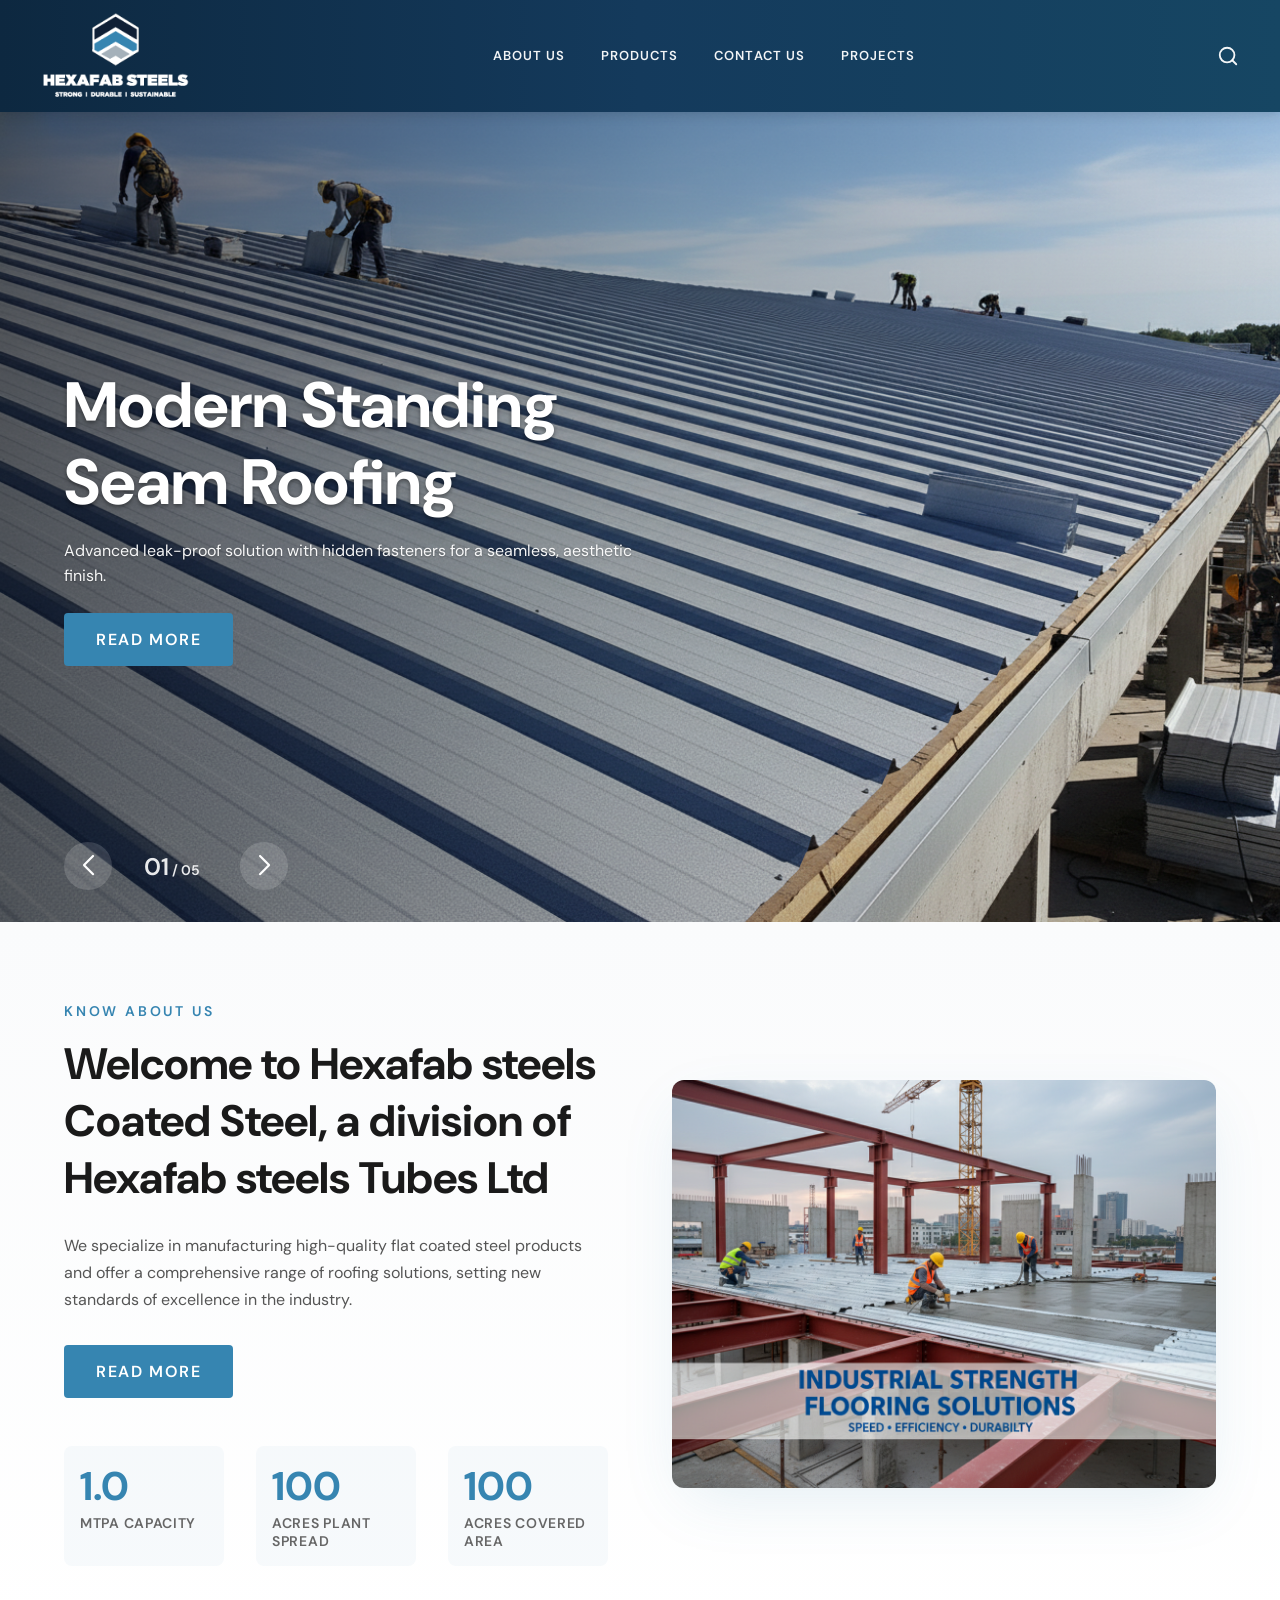
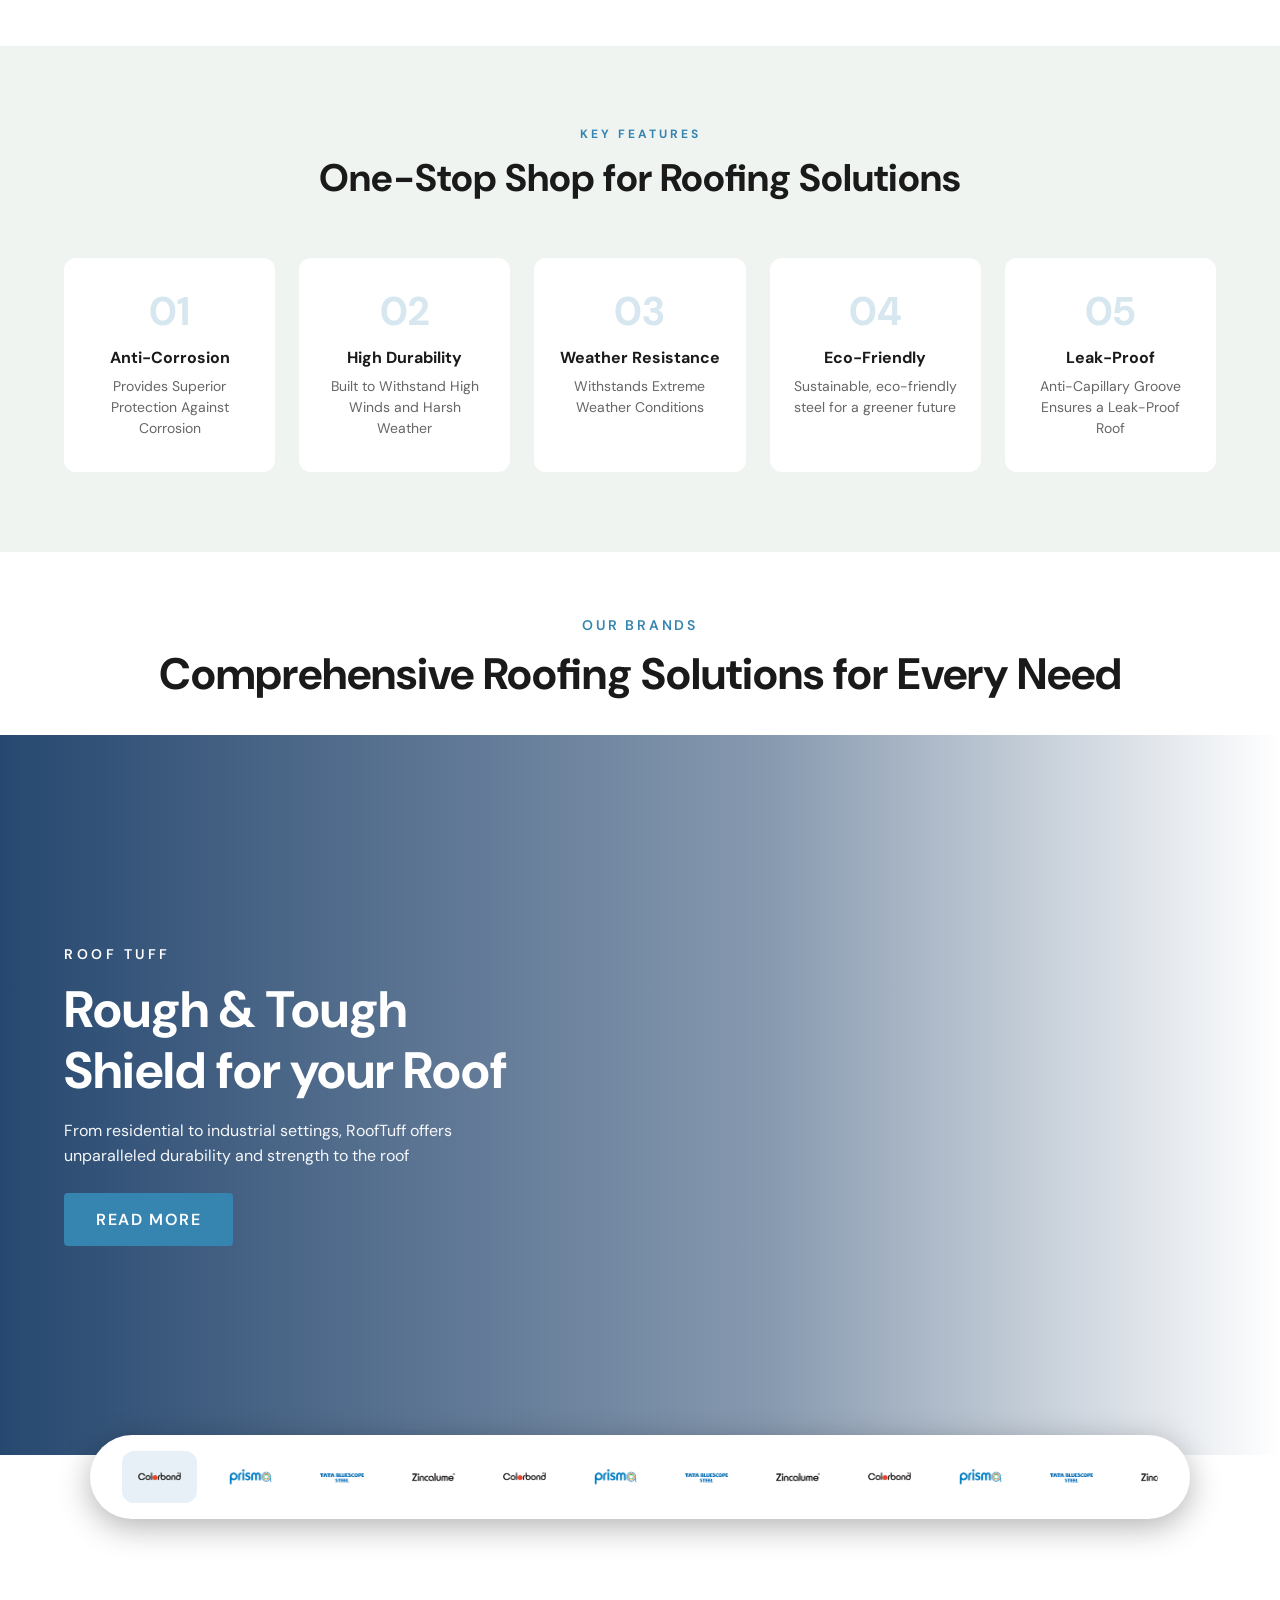
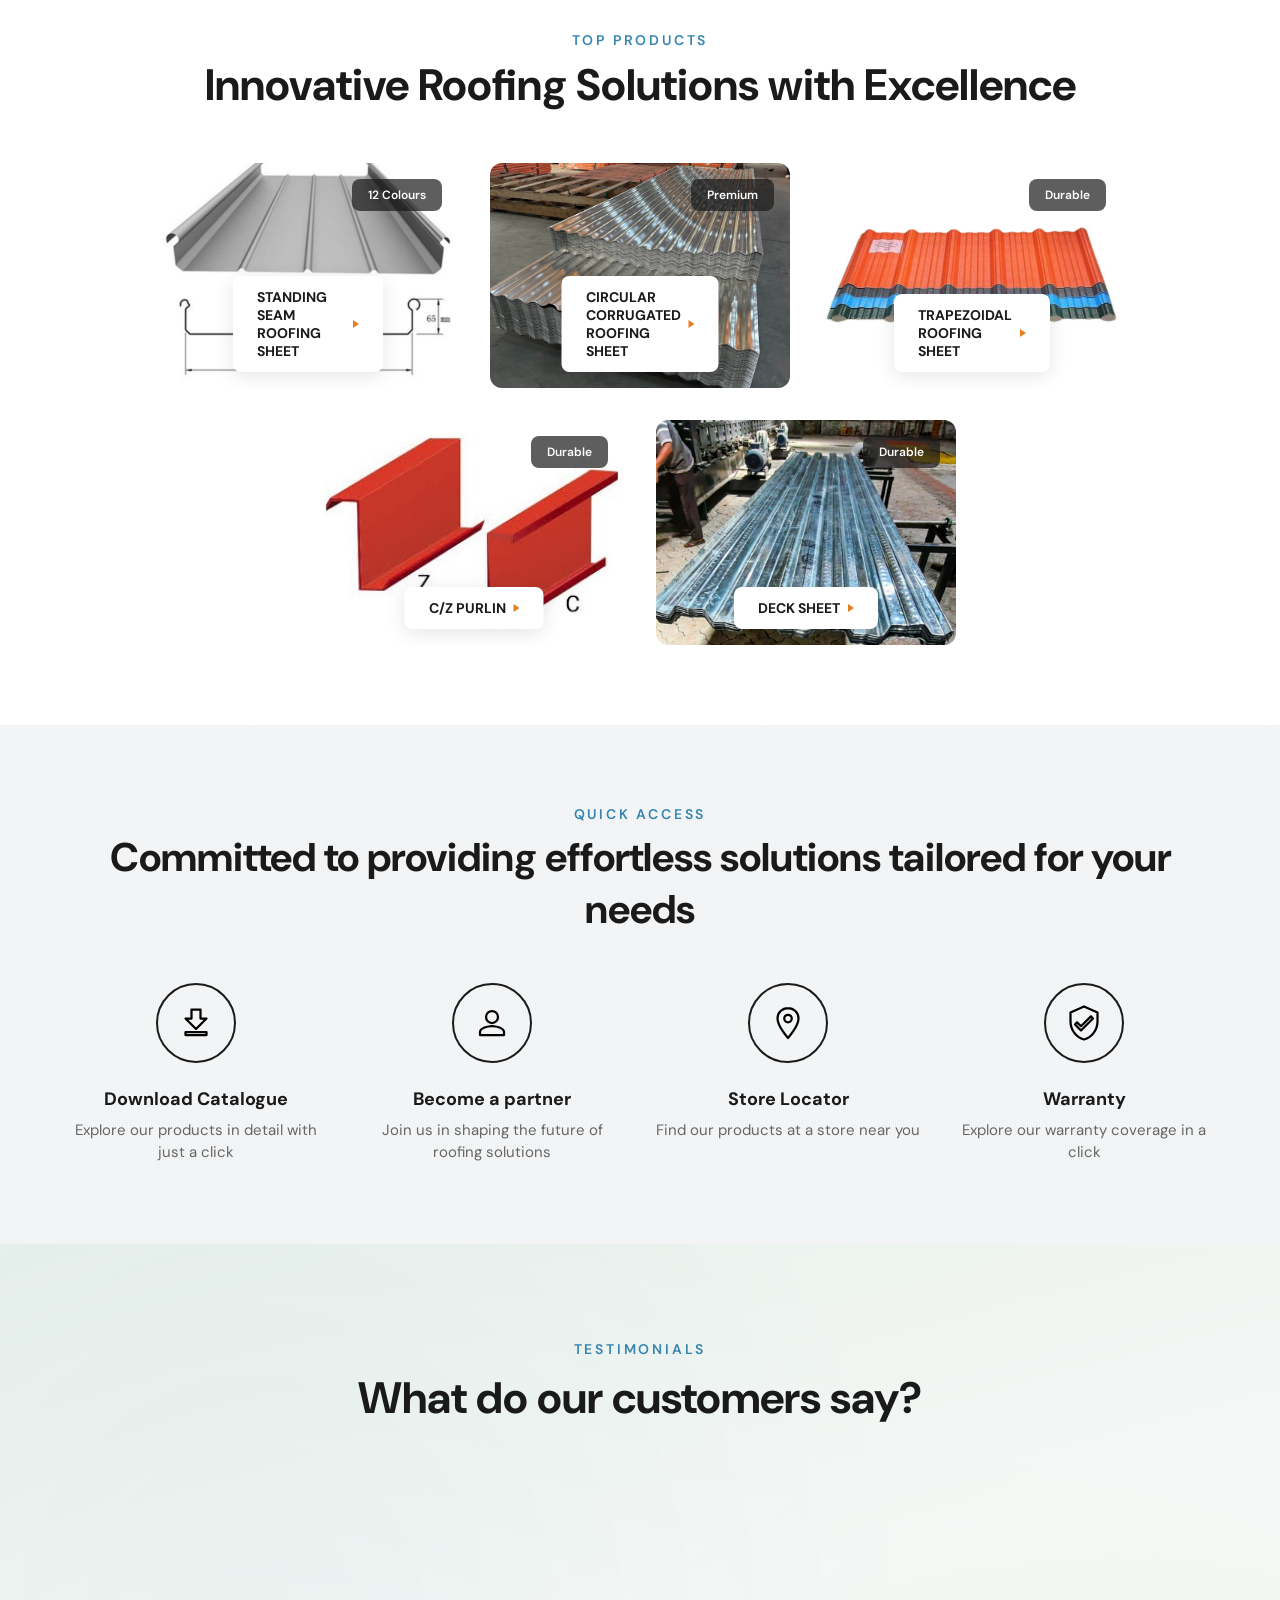
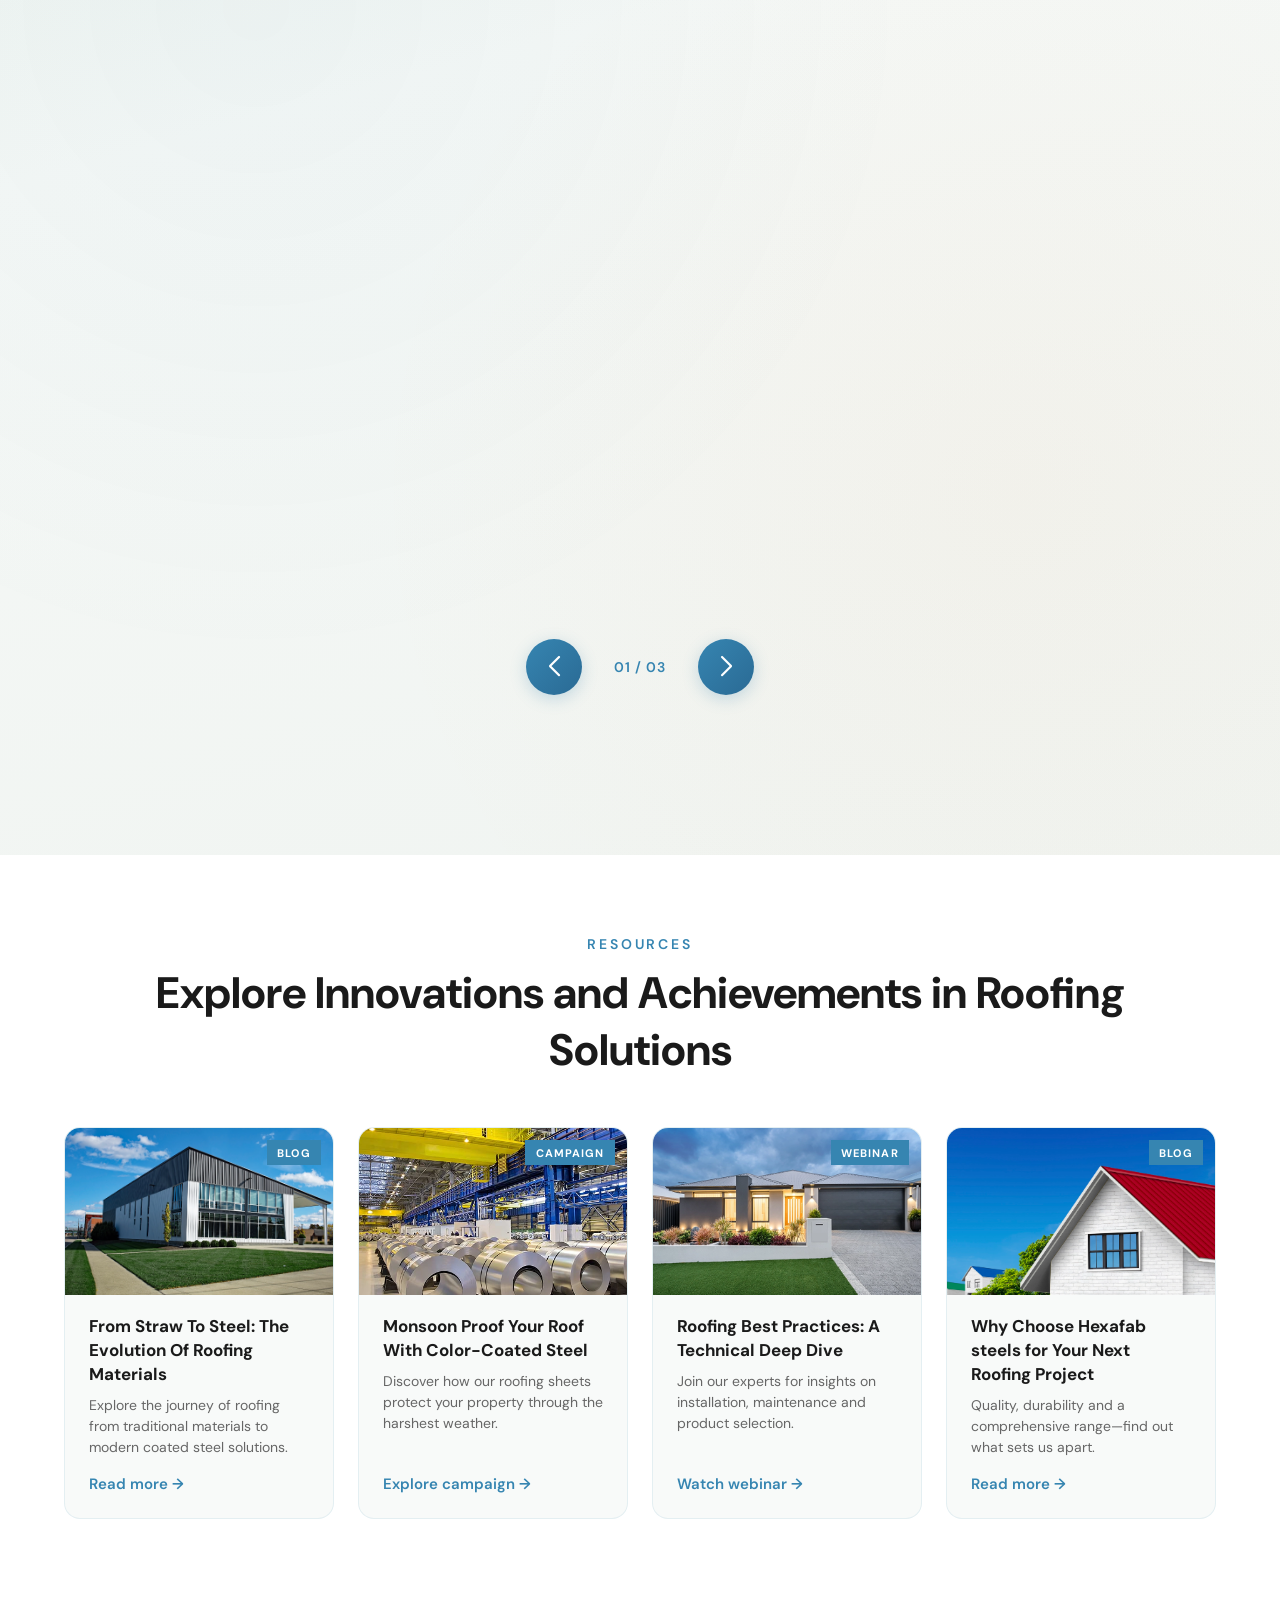
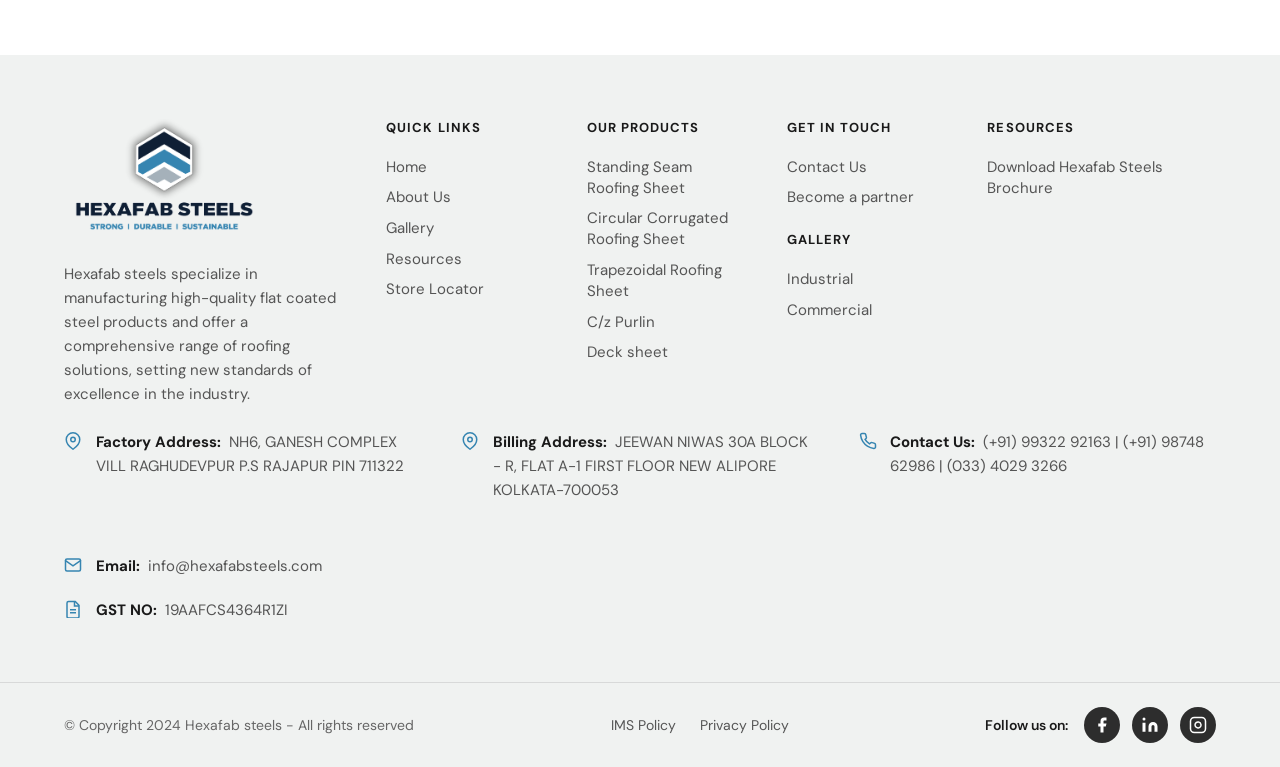
==== index.html @ ea366afa "dsdsd" ====
<!doctype html>
<html lang="en">

<head>
  <meta charset="UTF-8" />
  <meta name="viewport" content="width=device-width, initial-scale=1.0" />
  <title>Hexafab steels Coated Steel - Roofing Solutions</title>
  <link rel="preconnect" href="https://fonts.googleapis.com" />
  <link rel="preconnect" href="https://fonts.gstatic.com" crossorigin />
  <link
    href="https://fonts.googleapis.com/css2?family=DM+Sans:ital,opsz,wght@0,9..40,400;0,9..40,500;0,9..40,600;0,9..40,700;1,9..40,400&display=swap"
    rel="stylesheet" />
  <link rel="stylesheet" href="https://cdn.jsdelivr.net/npm/swiper@11/swiper-bundle.min.css" />
  <link rel="stylesheet" href="assets/css/style.css" />

  <style>
    .ccc {
      display: grid !important;
      grid-template-columns: repeat(auto-fit, minmax(280px, 1fr)) !important;
      gap: 2.5rem !important;
      align-items: start !important;
      padding-bottom: 3rem !important;
    }

    .footer-contact-item {
      display: flex !important;
      align-items: flex-start !important;
      gap: 0.85rem !important;
      min-width: 0 !important;
    }

    .footer-contact-item.combined-item {
      flex-direction: column !important;
      gap: 1.25rem !important;
    }

    .contact-sub-item {
      display: flex !important;
      align-items: flex-start !important;
      gap: 0.85rem !important;
    }

    .footer-contact-item span,
    .footer-contact-item a,
    .contact-sub-item span,
    .contact-sub-item a {
      word-break: break-word !important;
      overflow-wrap: anywhere !important;
      font-size: 0.9375rem !important;
      line-height: 1.6 !important;
      color: #555 !important;
      text-decoration: none !important;
      transition: color 0.2s ease !important;
    }

    .footer-contact-item a:hover,
    .contact-sub-item a:hover {
      color: #3685b1 !important;
    }

    .footer-contact-item strong,
    .contact-sub-item strong {
      display: inline-block !important;
      margin-right: 4px !important;
      color: #1a1a1a !important;
      white-space: nowrap !important;
    }

    #hamburger {
      display: none;
    }

    @media (max-width: 901px) {
      #hamburger {
        display: inline-block;
      }

      .ccc {
        grid-template-columns: 1fr !important;
        gap: 2rem !important;
      }

      .footer-contact-item {
        justify-content: flex-start !important;
      }
      
      .footer-contact-item.combined-item {
        align-items: flex-start !important;
      }
    }
  </style>
</head>

<body>
  <header class="site-header">
    <div class="header-inner">
      <a href="javascript:void(0);" class="header-logo">
        <img src="images/Hexafab-logo.png" alt="" />
      </a>
      <nav class="nav-main">
        <a href="about.html">ABOUT US</a>
        <a href="products.html">PRODUCTS </a>
        <a href="contact.html">CONTACT US</a>
        <a href="projects.html">PROJECTS</a>
      </nav>
      <div class="header-actions">
        <button type="button" class="header-search" aria-label="Search" title="Search">
          <svg viewBox="0 0 24 24" fill="none" stroke="currentColor" stroke-width="2" stroke-linecap="round"
            stroke-linejoin="round">
            <circle cx="11" cy="11" r="8" />
            <path d="m21 21-4.35-4.35" />
          </svg>
        </button>
        <button type="button" class="menu-toggle" aria-label="Menu" title="Menu" id="hamburger">
          <svg viewBox="0 0 24 24" fill="none" stroke="currentColor" stroke-width="2" stroke-linecap="round">
            <line x1="3" y1="6" x2="21" y2="6" />
            <line x1="3" y1="12" x2="21" y2="12" />
            <line x1="3" y1="18" x2="21" y2="18" />
          </svg>
        </button>
        <!-- <span class="divider" aria-hidden="true"></span> -->
        <!-- <a href="javascript:void(0);" aria-label="Store Locator" title="Store Locator">
          <svg viewBox="0 0 24 24" fill="none" stroke="currentColor" stroke-width="2" stroke-linecap="round"
            stroke-linejoin="round">
            <path d="M21 10c0 7-9 13-9 13s-9-6-9-13a9 9 0 0 1 18 0z" />
            <circle cx="12" cy="10" r="3" />
          </svg>
        </a> -->
      </div>
    </div>
  </header>

  <div class="header-search-overlay" id="headerSearchOverlay" aria-hidden="true">
    <div class="search-form-wrap">
      <button type="button" class="search-close" id="searchClose" aria-label="Close search">
        <svg viewBox="0 0 24 24" fill="none" stroke="currentColor" stroke-width="2" stroke-linecap="round"
          stroke-linejoin="round">
          <line x1="18" y1="6" x2="6" y2="18" />
          <line x1="6" y1="6" x2="18" y2="18" />
        </svg>
      </button>
      <form class="search-form" action="javascript:void(0);" method="get" role="search">
        <input type="search" name="s" class="search-input" placeholder="Search..." autocomplete="off"
          id="headerSearchInput" />
        <button type="submit" class="search-submit">Search</button>
      </form>
    </div>
  </div>

  <div class="offcanvas" id="offcanvasMenu" aria-hidden="true">
    <div class="offcanvas-backdrop" id="offcanvasBackdrop"></div>
    <div class="offcanvas-panel">
      <div class="offcanvas-header">
        <a href="javascript:void(0);" class="offcanvas-logo">
          <img src="images/Hexafab-logo.png" alt="Hexafab steels Coated Steel" />
        </a>
      </div>
      <div class="offcanvas-body">
        <div class="offcanvas-col">
          <ul class="offcanvas-nav">
            <li><a href="index.html">HOME</a></li>
            <li>
              <a href="about.html">ABOUT US</a>
            </li>
            <li>
              <a href="projects.html">OUR PROJECTS</a>
            </li>
            <li>
              <a href="contact.html">CONTACT US</a>
            </li>
            <li>
              <a href="javascript:void(0);">BECOME A PARTNER</a>
            </li>
            <li>
              <a href="javascript:void(0);">NEWS &amp; MEDIA</a>
            </li>
          </ul>
        </div>
        <div class="offcanvas-col">
          <p class="offcanvas-col-label">OUR Products</p>
          <ul class="offcanvas-brands">
            <li>
              <a href="javascript:void(0);">Standing Seam Roofing Sheet</a>
            </li>
            <li>
              <a href="javascript:void(0);">Circular Corrugated Roofing Sheet</a>
            </li>
            <li>
              <a href="javascript:void(0);">Trapezoidal Roofing Sheet</a>
            </li>
            <li>
              <a href="javascript:void(0);">C/z Purlin</a>
            </li>
            <li>
              <a href="javascript:void(0);">Deck sheet</a>
            </li>
            <!-- <li>
              <a href="javascript:void(0);">PURLIO</a>
            </li>
            <li>
              <a href="javascript:void(0);">GLITZ</a>
            </li>
            <li>
              <a href="javascript:void(0);">CHAUKHAT</a>
            </li> -->
          </ul>
        </div>
        <!-- <div class="offcanvas-col">
          <p class="offcanvas-resource-label">RESOURCE</p>
          <div class="offcanvas-resources">
            <a href="javascript:void(0);" class="download-link" download>Download Hexafab Steels Brochure
              <svg viewBox="0 0 24 24" fill="none" stroke="currentColor" stroke-width="2">
                <path d="M21 15v4a2 2 0 0 1-2 2H5a2 2 0 0 1-2-2v-4" />
                <polyline points="7 10 12 15 17 10" />
                <line x1="12" y1="15" x2="12" y2="3" />
              </svg></a>
            <a href="javascript:void(0);" class="download-link" download
                >BROCHURE FOR ROOF TUFF
                <svg
                  viewBox="0 0 24 24"
                  fill="none"
                  stroke="currentColor"
                  stroke-width="2"
                >
                  <path d="M21 15v4a2 2 0 0 1-2 2H5a2 2 0 0 1-2-2v-4" />
                  <polyline points="7 10 12 15 17 10" />
                  <line x1="12" y1="15" x2="12" y2="3" /></svg
              ></a>
              <a href="javascript:void(0);" class="download-link" download
                >BROCHURE FOR JUMBO
                <svg
                  viewBox="0 0 24 24"
                  fill="none"
                  stroke="currentColor"
                  stroke-width="2"
                >
                  <path d="M21 15v4a2 2 0 0 1-2 2H5a2 2 0 0 1-2-2v-4" />
                  <polyline points="7 10 12 15 17 10" />
                  <line x1="12" y1="15" x2="12" y2="3" /></svg
              ></a>
              <a href="javascript:void(0);" class="download-link" download
                >BROCHURE FOR LUME TUFF
                <svg
                  viewBox="0 0 24 24"
                  fill="none"
                  stroke="currentColor"
                  stroke-width="2"
                >
                  <path d="M21 15v4a2 2 0 0 1-2 2H5a2 2 0 0 1-2-2v-4" />
                  <polyline points="7 10 12 15 17 10" />
                  <line x1="12" y1="15" x2="12" y2="3" /></svg
              ></a>
              <a href="javascript:void(0);" class="download-link" download
                >BROCHURE FOR RAKSHAK
                <svg
                  viewBox="0 0 24 24"
                  fill="none"
                  stroke="currentColor"
                  stroke-width="2"
                >
                  <path d="M21 15v4a2 2 0 0 1-2 2H5a2 2 0 0 1-2-2v-4" />
                  <polyline points="7 10 12 15 17 10" />
                  <line x1="12" y1="15" x2="12" y2="3" /></svg
              ></a>
              <a href="javascript:void(0);" class="download-link" download
                >BROCHURE FOR PURLIO
                <svg
                  viewBox="0 0 24 24"
                  fill="none"
                  stroke="currentColor"
                  stroke-width="2"
                >
                  <path d="M21 15v4a2 2 0 0 1-2 2H5a2 2 0 0 1-2-2v-4" />
                  <polyline points="7 10 12 15 17 10" />
                  <line x1="12" y1="15" x2="12" y2="3" /></svg
              ></a>
              <a href="javascript:void(0);" class="download-link" download
                >BROCHURE FOR GLITZ
                <svg
                  viewBox="0 0 24 24"
                  fill="none"
                  stroke="currentColor"
                  stroke-width="2"
                >
                  <path d="M21 15v4a2 2 0 0 1-2 2H5a2 2 0 0 1-2-2v-4" />
                  <polyline points="7 10 12 15 17 10" />
                  <line x1="12" y1="15" x2="12" y2="3" /></svg
              ></a>
              <a href="javascript:void(0);" class="download-link" download
                >BROCHURE FOR CHAUKHAT
                <svg
                  viewBox="0 0 24 24"
                  fill="none"
                  stroke="currentColor"
                  stroke-width="2"
                >
                  <path d="M21 15v4a2 2 0 0 1-2 2H5a2 2 0 0 1-2-2v-4" />
                  <polyline points="7 10 12 15 17 10" />
                  <line x1="12" y1="15" x2="12" y2="3" /></svg
              ></a>
              <a href="javascript:void(0);">TECHNICAL SHEET</a>
              <a href="javascript:void(0);">APPROVALS</a>
          </div>
        </div> -->
      </div>
      <div class="offcanvas-footer">
        <div class="offcanvas-social">
          <span class="offcanvas-social-label">Follow us on:</span>
          <a href="javascript:void(0);" aria-label="Facebook"><svg viewBox="0 0 24 24" fill="currentColor">
              <path d="M18 2h-3a5 5 0 0 0-5 5v3H7v4h3v8h4v-8h3l1-4h-4V7a1 1 0 0 1 1-1h3z" />
            </svg></a>
          <!-- <a href="javascript:void(0);" aria-label="Twitter"
              ><svg viewBox="0 0 24 24" fill="currentColor">
                <path
                  d="M23 3a10.9 10.9 0 0 1-3.14 1.53 4.48 4.48 0 0 0-7.86 3v1A10.66 10.66 0 0 1 3 4s-4 9 5 13a11.64 11.64 0 0 1-7 2c9 5 20 0 20-11.5a4.5 4.5 0 0 0-.08-.83A7.72 7.72 0 0 0 23 3z"
                /></svg
            ></a> -->
          <a href="javascript:void(0);" aria-label="LinkedIn"><svg viewBox="0 0 24 24" fill="currentColor">
              <path d="M16 8a6 6 0 0 1 6 6v7h-4v-7a2 2 0 0 0-2-2 2 2 0 0 0-2 2v7h-4v-7a6 6 0 0 1 6-6z" />
              <rect x="2" y="9" width="4" height="12" />
              <circle cx="4" cy="4" r="2" />
            </svg></a>
          <a href="javascript:void(0);" aria-label="Instagram"><svg viewBox="0 0 24 24" fill="none"
              stroke="currentColor" stroke-width="2">
              <rect x="2" y="2" width="20" height="20" rx="5" ry="5" />
              <path d="M16 11.37A4 4 0 1 1 12.63 8 4 4 0 0 1 16 11.37z" />
              <line x1="17.5" y1="6.5" x2="17.51" y2="6.5" />
            </svg></a>
          <!-- <a href="javascript:void(0);" aria-label="YouTube"
              ><svg viewBox="0 0 24 24" fill="currentColor">
                <path
                  d="M22.54 6.42a2.78 2.78 0 0 0-1.94-2C18.88 4 12 4 12 4s-6.88 0-8.6.46a2.78 2.78 0 0 0-1.94 2A29 29 0 0 0 1 11.75a29 29 0 0 0 .46 5.33A2.78 2.78 0 0 0 3.4 19c1.72.46 8.6.46 8.6.46s6.88 0 8.6-.46a2.78 2.78 0 0 0 1.94-2 29 29 0 0 0 .46-5.25 29 29 0 0 0-.46-5.33z"
                />
                <polygon
                  points="9.75 15.02 15.5 11.75 9.75 8.48 9.75 15.02"
                  fill="#fff"
                /></svg
            ></a> -->
        </div>
        <div class="offcanvas-footer-btns">
          <a href="javascript:void(0);" class="btn-outline">Warranty check
            <svg viewBox="0 0 24 24" fill="none" stroke="currentColor" stroke-width="2">
              <path d="M6 9l6 6 6-6" />
            </svg></a>
          <a href="javascript:void(0);" class="btn-solid">Store locator
            <svg viewBox="0 0 24 24" fill="none" stroke="currentColor" stroke-width="2">
              <path d="M21 10c0 7-9 13-9 13s-9-6-9-13a9 9 0 0 1 18 0z" />
              <circle cx="12" cy="10" r="3" />
            </svg></a>
        </div>
      </div>
    </div>
    <button type="button" class="offcanvas-close" id="offcanvasClose" aria-label="Close menu">
      <svg viewBox="0 0 24 24" fill="none" stroke="currentColor" stroke-width="2" stroke-linecap="round"
        stroke-linejoin="round">
        <line x1="18" y1="6" x2="6" y2="18" />
        <line x1="6" y1="6" x2="18" y2="18" />
      </svg>
    </button>
  </div>

  <section class="hero">
    <div class="swiper hero-swiper">
      <div class="swiper-wrapper">
        <div class="swiper-slide"
          style="background-image: url('images/Standing-Seam-Roofing-Sheet/HexaStanding SeamSheet.png');">
          <div class="slide-content">
            <h1 class="heading">Modern Standing Seam Roofing</h1>
            <p class="description">
              Advanced leak-proof solution with hidden fasteners for a seamless, aesthetic finish.
            </p>
            <a href="javascript:void(0);" class="btn">Read More</a>
          </div>
        </div>
        <div class="swiper-slide"
          style="background-image: url('images/Trapezoidal-Roofing-Sheet/TrapezoidalRoofingSheetBanner.png');">
          <div class="slide-content">
            <h1 class="heading">Robust Trapezoidal Profiles</h1>
            <p class="description">
              Engineered for maximum strength and efficient drainage in industrial and commercial projects.
            </p>
            <a href="javascript:void(0);" class="btn">Read More</a>
          </div>
        </div>
        <div class="swiper-slide"
          style="background-image: url('images/Circular-Corrugated-Roofing-Sheet/CircularCorrugatedRoofingSheetBanner.png');">
          <div class="slide-content">
            <h1 class="heading">Classic Corrugated Durability</h1>
            <p class="description">
              The time-tested standard for reliable roofing, combining traditional aesthetics with modern steel quality.
            </p>
            <a href="javascript:void(0);" class="btn">Read More</a>
          </div>
        </div>
        <div class="swiper-slide" style="background-image: url('images/Deck-sheets/DackSheetBanner.png');">
          <div class="slide-content">
            <h1 class="heading">High-Performance Decking</h1>
            <p class="description">
              Superior structural decking solutions for composite slabs, ensuring speed and safety in construction.
            </p>
            <a href="javascript:void(0);" class="btn">Read More</a>
          </div>
        </div>
        <div class="swiper-slide" style="background-image: url('images/CZ-Purlin/ZCPURLINBANNER.png');">
          <div class="slide-content">
            <h1 class="heading">Precision CZ Purlins</h1>
            <p class="description">
              High-strength structural support for industrial sheds, warehouses, and modern building frameworks.
            </p>
            <a href="javascript:void(0);" class="btn">Read More</a>
          </div>
        </div>
      </div>
    </div>

    <div class="hero-nav">
      <div class="swiper-button-prev"></div>
      <div class="slide-counter">
        <span class="current" id="currentSlide">01</span>
        <span> / </span>
        <span id="totalSlides">05</span>
      </div>
      <div class="swiper-button-next"></div>
    </div>
  </section>

  <section class="know-about">
    <div class="container">
      <div class="content">
        <p class="section-label">Know about us</p>
        <h2 class="section-heading">
          Welcome to Hexafab steels Coated Steel, a division of Hexafab steels
          Tubes Ltd
        </h2>
        <p class="section-desc">
          We specialize in manufacturing high-quality flat coated steel
          products and offer a comprehensive range of roofing solutions,
          setting new standards of excellence in the industry.
        </p>
        <a href="javascript:void(0);" class="read-more">Read More</a>
        <div class="stats">
          <div class="stat-item">
            <div class="stat-value">1.0</div>
            <div class="stat-label">MTPA Capacity</div>
          </div>
          <div class="stat-item">
            <div class="stat-value">100</div>
            <div class="stat-label">Acres Plant Spread</div>
          </div>
          <div class="stat-item">
            <div class="stat-value">100</div>
            <div class="stat-label">Acres Covered Area</div>
          </div>
        </div>
      </div>
      <div class="image-wrap">
        <img src="images/Deck-sheets/DackSheetBanner.png" alt=" Hexafab steels Coated Steel facility" loading="lazy" />
      </div>
    </div>
  </section>

  <section class="key-features">
    <div class="container">
      <div class="section-header">
        <p class="section-label">key features</p>
        <h2 class="section-heading">One-Stop Shop for Roofing Solutions</h2>
      </div>
      <div class="features-grid">
        <div class="feature-item">
          <div class="feature-num">01</div>
          <h3 class="feature-title">Anti-Corrosion</h3>
          <p class="feature-desc">
            Provides Superior Protection Against Corrosion
          </p>
        </div>
        <div class="feature-item">
          <div class="feature-num">02</div>
          <h3 class="feature-title">High Durability</h3>
          <p class="feature-desc">
            Built to Withstand High Winds and Harsh Weather
          </p>
        </div>
        <div class="feature-item">
          <div class="feature-num">03</div>
          <h3 class="feature-title">Weather Resistance</h3>
          <p class="feature-desc">Withstands Extreme Weather Conditions</p>
        </div>
        <div class="feature-item">
          <div class="feature-num">04</div>
          <h3 class="feature-title">Eco-Friendly</h3>
          <p class="feature-desc">
            Sustainable, eco-friendly steel for a greener future
          </p>
        </div>
        <div class="feature-item">
          <div class="feature-num">05</div>
          <h3 class="feature-title">Leak-Proof</h3>
          <p class="feature-desc">
            Anti-Capillary Groove Ensures a Leak-Proof Roof
          </p>
        </div>
      </div>
    </div>
  </section>

  <section class="brands-section">
    <div class="section-header">
      <p class="section-label">Our Brands</p>
      <h2 class="section-heading">
        Comprehensive Roofing Solutions for Every Need
      </h2>
    </div>
    <div class="slider-wrap">
      <div class="swiper brand-main-swiper">
        <div class="swiper-wrapper">
          <div class="swiper-slide" style="
                background-image: url(&quot;images/Circular-Corrugated-Roofing-Sheet/CircularCorrugatedRoofingSheetBanner.png&quot;);
              ">
            <div class="brand-slide-content">
              <p class="label">Roof Tuff</p>
              <h2 class="heading">Rough & Tough Shield for your Roof</h2>
              <p class="sub-heading">
                From residential to industrial settings, RoofTuff offers
                unparalleled durability and strength to the roof
              </p>
              <a href="javascript:void(0);" class="btn">Read More</a>
            </div>
          </div>
          <div class="swiper-slide" style="
                background-image: url(&quot;images/D-Brand-lumetuff.webp&quot;);
              ">
            <div class="brand-slide-content">
              <p class="label">Lume Tuff</p>
              <h2 class="heading">Quality Roofing Made to Last</h2>
              <p class="sub-heading">
                Excels in harsh conditions and is widely used in roofing,
                panels, walls, ducts, and more.
              </p>
              <a href="javascript:void(0);" class="btn">Read More</a>
            </div>
          </div>
          <div class="swiper-slide" style="
                background-image: url(&quot;images/CZ-Purlin/czpurlin.png&quot;);
              ">
            <div class="brand-slide-content">
              <p class="label">Coral</p>
              <h2 class="heading">Coral-Inspired Colours for Your Roof</h2>
              <p class="sub-heading">
                Discover our latest range of roofing sheets. 12 Vibrant
                Colours | Ultimate Durability | 15-Year Warranty
              </p>
              <a href="javascript:void(0);" class="btn">Read More</a>
            </div>
          </div>
          <div class="swiper-slide" style="
                background-image: url(&quot;images/CZ-Purlin/ZCPURLINBANNER.png&quot;);
              ">
            <div class="brand-slide-content">
              <p class="label">Jumbo</p>
              <h2 class="heading">Industrial Strength Roofing</h2>
              <p class="sub-heading">
                Built for large-scale industrial and commercial applications
                with unmatched durability.
              </p>
              <a href="javascript:void(0);" class="btn">Read More</a>
            </div>
          </div>
          <div class="swiper-slide" style="
                background-image: url(&quot;images/Deck-sheets/HexaDecksheet1.png&quot;);
              ">
            <div class="brand-slide-content">
              <p class="label">Rakshak</p>
              <h2 class="heading">Protection You Can Trust</h2>
              <p class="sub-heading">
                Premium roofing solutions designed for superior protection and
                long-lasting performance.
              </p>
              <a href="javascript:void(0);" class="btn">Read More</a>
            </div>
          </div>
          <div class="swiper-slide" style="
                background-image: url(&quot;images/brandpurlioanner.webp&quot;);
              ">
            <div class="brand-slide-content">
              <p class="label">Purlio</p>
              <h2 class="heading">Elegant Roofing Solutions</h2>
              <p class="sub-heading">
                Combining aesthetics with durability for residential and
                commercial projects.
              </p>
              <a href="javascript:void(0);" class="btn">Read More</a>
            </div>
          </div>
          <div class="swiper-slide" style="
                background-image: url(&quot;images/brandglitzbanner.webp&quot;);
              ">
            <div class="brand-slide-content">
              <p class="label">Glitz</p>
              <h2 class="heading">Premium Aesthetic Roofing</h2>
              <p class="sub-heading">
                Add a touch of elegance to your structures with our premium
                coated steel range.
              </p>
              <a href="javascript:void(0);" class="btn">Read More</a>
            </div>
          </div>
          <div class="swiper-slide" style="
                background-image: url(&quot;images/factory-image.webp&quot;);
              ">
            <div class="brand-slide-content">
              <p class="label">Chaukhat</p>
              <h2 class="heading">Complete Door & Window Solutions</h2>
              <p class="sub-heading">
                High-quality door and window frames for modern construction
                needs.
              </p>
              <a href="javascript:void(0);" class="btn">Read More</a>
            </div>
          </div>
        </div>
      </div>
      <div class="brand-thumbs">
        <div class="thumbs-strip">
          <div class="swiper brand-thumbs-swiper">
            <div class="swiper-wrapper">
              <div class="swiper-slide">
                <img src="images/Colorbond.png" alt="Roof Tuff" class="thumb-logo" />
              </div>
              <div class="swiper-slide">
                <img src="images/Prisma.png" alt="Lume Tuff" class="thumb-logo" />
              </div>
              <div class="swiper-slide">
                <img src="images/TATA BlueScope.png" alt="Coral" class="thumb-logo" />
              </div>
              <div class="swiper-slide">
                <img src="images/Zincalume.png" alt="Jumbo" class="thumb-logo" />
              </div>
              <div class="swiper-slide">
                <img src="images/Colorbond.png" alt="Roof Tuff" class="thumb-logo" />
              </div>
              <div class="swiper-slide">
                <img src="images/Prisma.png" alt="Lume Tuff" class="thumb-logo" />
              </div>
              <div class="swiper-slide">
                <img src="images/TATA BlueScope.png" alt="Coral" class="thumb-logo" />
              </div>
              <div class="swiper-slide">
                <img src="images/Zincalume.png" alt="Jumbo" class="thumb-logo" />
              </div>
              <div class="swiper-slide">
                <img src="images/Colorbond.png" alt="Roof Tuff" class="thumb-logo" />
              </div>
              <div class="swiper-slide">
                <img src="images/Prisma.png" alt="Lume Tuff" class="thumb-logo" />
              </div>
              <div class="swiper-slide">
                <img src="images/TATA BlueScope.png" alt="Coral" class="thumb-logo" />
              </div>
              <div class="swiper-slide">
                <img src="images/Zincalume.png" alt="Jumbo" class="thumb-logo" />
              </div>
              <div class="swiper-slide">
                <img src="images/Colorbond.png" alt="Roof Tuff" class="thumb-logo" />
              </div>
              <div class="swiper-slide">
                <img src="images/Prisma.png" alt="Lume Tuff" class="thumb-logo" />
              </div>
              <div class="swiper-slide">
                <img src="images/TATA BlueScope.png" alt="Coral" class="thumb-logo" />
              </div>
              <div class="swiper-slide">
                <img src="images/Zincalume.png" alt="Jumbo" class="thumb-logo" />
              </div>
            </div>
          </div>
        </div>
      </div>
    </div>
  </section>

  <section class="top-brands">
    <div class="container">
      <div class="section-header">
        <p class="section-label">Top Products</p>
        <h2 class="section-heading">
          Innovative Roofing Solutions with Excellence
        </h2>
      </div>
      <div class="cards-grid">
        <a href="javascript:void(0);" class="card">
          <img src="images/products/standing-seam-sheet.jpg" alt="Coral" class="card-image" loading="lazy" />
          <span class="card-badge">12 Colours</span>
          <span class="card-label">Standing Seam Roofing Sheet</span>
        </a>
        <a href="javascript:void(0);" class="card">
          <img src="images/products/aluminium-circular-corrugated-roofing-sheet.jpg" alt="Roof Tuff" class="card-image"
            loading="lazy" />
          <span class="card-badge">Premium</span>
          <span class="card-label">Circular Corrugated Roofing Sheet</span>
        </a>
        <a href="javascript:void(0);" class="card">
          <img src="images/products/Trapezoidal-Roofing-Sheet.jpg" alt="Lume Tuff" class="card-image" loading="lazy" />
          <span class="card-badge">Durable</span>
          <span class="card-label">Trapezoidal Roofing Sheet</span>
        </a>

        <a href="javascript:void(0);" class="card">
          <img src="images/products/C-Z-Purlins.jpg" alt="Lume Tuff" class="card-image" loading="lazy" />
          <span class="card-badge">Durable</span>
          <span class="card-label">C/z Purlin</span>
        </a>

        <a href="javascript:void(0);" class="card">
          <img src="images/products/decking-sheet.jpeg" alt="Lume Tuff" class="card-image" loading="lazy" />
          <span class="card-badge">Durable</span>
          <span class="card-label">Deck sheet</span>
        </a>
      </div>
    </div>
  </section>

  <section class="quick-access">
    <div class="container">
      <div class="section-header">
        <p class="section-label">Quick Access</p>
        <h2 class="section-heading">
          Committed to providing effortless solutions tailored for your needs
        </h2>
      </div>
      <div class="items-grid">
        <a href="javascript:void(0);" class="item">
          <div class="item-icon">
            <svg viewBox="0 0 24 24" xmlns="http://www.w3.org/2000/svg">
              <path d="M19 9h-4V3H9v6H5l7 7 7-7zM5 18v2h14v-2H5z" stroke="currentColor" stroke-width="1.5" fill="none"
                stroke-linecap="round" stroke-linejoin="round" />
            </svg>
          </div>
          <h3 class="item-title">Download Catalogue</h3>
          <p class="item-desc">
            Explore our products in detail with just a click
          </p>
        </a>
        <a href="javascript:void(0);" class="item">
          <div class="item-icon">
            <svg viewBox="0 0 24 24" xmlns="http://www.w3.org/2000/svg">
              <path
                d="M12 12c2.21 0 4-1.79 4-4s-1.79-4-4-4-4 1.79-4 4 1.79 4 4 4zm0 2c-2.67 0-8 1.34-8 4v2h16v-2c0-2.66-5.33-4-8-4z"
                stroke="currentColor" stroke-width="1.5" fill="none" stroke-linecap="round" stroke-linejoin="round" />
            </svg>
          </div>
          <h3 class="item-title">Become a partner</h3>
          <p class="item-desc">
            Join us in shaping the future of roofing solutions
          </p>
        </a>
        <a href="javascript:void(0);" class="item">
          <div class="item-icon">
            <svg viewBox="0 0 24 24" xmlns="http://www.w3.org/2000/svg">
              <path
                d="M12 2C8.13 2 5 5.13 5 9c0 5.25 7 13 7 13s7-7.75 7-13c0-3.87-3.13-7-7-7zm0 9.5c-1.38 0-2.5-1.12-2.5-2.5s1.12-2.5 2.5-2.5 2.5 1.12 2.5 2.5-1.12 2.5-2.5 2.5z"
                stroke="currentColor" stroke-width="1.5" fill="none" stroke-linecap="round" stroke-linejoin="round" />
            </svg>
          </div>
          <h3 class="item-title">Store Locator</h3>
          <p class="item-desc">Find our products at a store near you</p>
        </a>
        <a href="javascript:void(0);" class="item">
          <div class="item-icon">
            <svg viewBox="0 0 24 24" xmlns="http://www.w3.org/2000/svg">
              <path
                d="M12 1L3 5v6c0 5.55 3.84 10.74 9 12 5.16-1.26 9-6.45 9-12V5l-9-4zm-2 16l-4-4 1.41-1.41L10 14.17l6.59-6.59L18 9l-8 8z"
                stroke="currentColor" stroke-width="1.5" fill="none" stroke-linecap="round" stroke-linejoin="round" />
            </svg>
          </div>
          <h3 class="item-title">Warranty</h3>
          <p class="item-desc">Explore our warranty coverage in a click</p>
        </a>
      </div>
    </div>
  </section>

  <section class="testimonial-section">
    <div class="container">
      <div class="section-header">
        <p class="section-label">Testimonials</p>
        <h2 class="section-heading">What do our customers say?</h2>
      </div>
      <div class="swiper testimonial-swiper">
        <div class="swiper-wrapper">
          <div class="swiper-slide">
            <div class="testimonial-card">
              <div class="image-wrap">
                <img src="images/Deck-sheets/DackSheetBanner.png" alt="Residential" class="testimonial-image"
                  loading="lazy" />
              </div>
              <div class="testimonial-content">
                <div class="testimonial-stars">
                  <span>★</span><span>★</span><span>★</span><span>★</span><span>★</span>
                </div>
                <p class="testimonial-quote">
                  Choosing Hexafab steels for our roofing needs was one of the
                  best decisions we made during our home renovation. Our new
                  roof not only enhances the overall aesthetics of our
                  property but also provides superior protection against the
                  elements. Highly recommended!
                </p>
                <div class="testimonial-author-block">
                  <div class="testimonial-avatar">SS</div>
                  <div>
                    <span class="testimonial-author">Somya Sharma</span>
                    <span class="testimonial-role">Home Owner</span>
                  </div>
                </div>
              </div>
            </div>
          </div>
          <div class="swiper-slide">
            <div class="testimonial-card">
              <div class="image-wrap">
                <img src="images/Circular-Corrugated-Roofing-Sheet/CircularCorrugatedRoofingSheetBanner.png"
                  alt="Commercial" class="testimonial-image" loading="lazy" />
              </div>
              <div class="testimonial-content">
                <div class="testimonial-stars">
                  <span>★</span><span>★</span><span>★</span><span>★</span><span>★</span>
                </div>
                <p class="testimonial-quote">
                  Choosing Hexafab steels for our office roofing was a
                  strategic decision. Their roofing sheets improved our
                  workspace's look and provided durability and weather
                  resistance. Our clients and employees have given positive
                  feedback, reinforcing our trust in Hexafab steels.
                </p>
                <div class="testimonial-author-block">
                  <div class="testimonial-avatar">RS</div>
                  <div>
                    <span class="testimonial-author">Mr. Rakesh Sharma</span>
                    <span class="testimonial-role">Office Manager</span>
                  </div>
                </div>
              </div>
            </div>
          </div>
          <div class="swiper-slide">
            <div class="testimonial-card">
              <div class="image-wrap">
                <img src="images/factory-image.webp" alt="Industrial" class="testimonial-image" loading="lazy" />
              </div>
              <div class="testimonial-content">
                <div class="testimonial-stars">
                  <span>★</span><span>★</span><span>★</span><span>★</span><span>★</span>
                </div>
                <p class="testimonial-quote">
                  We are very satisfied with Hexafab steels's roofing for our
                  commercial space. The high-quality materials protect our
                  office from harsh weather while maintaining a professional
                  look. Hexafab steels sets the standard for roofing
                  excellence.
                </p>
                <div class="testimonial-author-block">
                  <div class="testimonial-avatar">MK</div>
                  <div>
                    <span class="testimonial-author">Mr. Mohit Khurana</span>
                    <span class="testimonial-role">Commercial Builder</span>
                  </div>
                </div>
              </div>
            </div>
          </div>
        </div>
        <div class="slider-controls">
          <div class="swiper-button-prev"></div>
          <span class="testimonial-counter" id="testimonialCounter">01 / 03</span>
          <div class="swiper-button-next"></div>
        </div>
      </div>
    </div>
  </section>

  <section class="resources-section">
    <div class="container">
      <div class="section-header">
        <p class="section-label">Resources</p>
        <h2 class="section-heading">
          Explore Innovations and Achievements in Roofing Solutions
        </h2>
      </div>
      <div class="swiper resources-swiper">
        <div class="swiper-wrapper">
          <div class="swiper-slide">
            <a href="javascript:void(0);" class="resource-card">
              <div class="resource-card-image-wrap">
                <img src="images/commercial-building-2.webp" alt="Blog" loading="lazy" />
                <span class="resource-card-tag">BLOG</span>
              </div>
              <div class="resource-card-body">
                <h3 class="resource-card-title">
                  From Straw To Steel: The Evolution Of Roofing Materials
                </h3>
                <p class="resource-card-desc">
                  Explore the journey of roofing from traditional materials to
                  modern coated steel solutions.
                </p>
                <span class="resource-card-link">Read more →</span>
              </div>
            </a>
          </div>
          <div class="swiper-slide">
            <a href="javascript:void(0);" class="resource-card">
              <div class="resource-card-image-wrap">
                <img src="images/factory-image.webp" alt="Campaign" loading="lazy" />
                <span class="resource-card-tag">CAMPAIGN</span>
              </div>
              <div class="resource-card-body">
                <h3 class="resource-card-title">
                  Monsoon Proof Your Roof With Color-Coated Steel
                </h3>
                <p class="resource-card-desc">
                  Discover how our roofing sheets protect your property
                  through the harshest weather.
                </p>
                <span class="resource-card-link">Explore campaign →</span>
              </div>
            </a>
          </div>
          <div class="swiper-slide">
            <a href="javascript:void(0);" class="resource-card">
              <div class="resource-card-image-wrap">
                <img src="images/residential-house1.webp" alt="Webinar" loading="lazy" />
                <span class="resource-card-tag">WEBINAR</span>
              </div>
              <div class="resource-card-body">
                <h3 class="resource-card-title">
                  Roofing Best Practices: A Technical Deep Dive
                </h3>
                <p class="resource-card-desc">
                  Join our experts for insights on installation, maintenance
                  and product selection.
                </p>
                <span class="resource-card-link">Watch webinar →</span>
              </div>
            </a>
          </div>
          <div class="swiper-slide">
            <a href="javascript:void(0);" class="resource-card">
              <div class="resource-card-image-wrap">
                <img src="images/Hero-banner-1.webp" alt="Blog" loading="lazy" />
                <span class="resource-card-tag">BLOG</span>
              </div>
              <div class="resource-card-body">
                <h3 class="resource-card-title">
                  Why Choose Hexafab steels for Your Next Roofing Project
                </h3>
                <p class="resource-card-desc">
                  Quality, durability and a comprehensive range—find out what
                  sets us apart.
                </p>
                <span class="resource-card-link">Read more →</span>
              </div>
            </a>
          </div>
        </div>
      </div>
      <div class="resources-swiper-nav">
        <div class="swiper-button-prev"></div>
        <div class="swiper-button-next"></div>
      </div>
    </div>
  </section>

  <footer class="site-footer">
    <div class="footer-top" style="padding-bottom: 0 !important;">

      <div class="footer-col footer-about">
        <div class="footer-logo" style="max-width: 200px">
          <img src="images/footer-logo.png" alt="Hexafab steels" style="width: 100%" />
        </div>
        <p class="footer-desc">
          Hexafab steels specialize in manufacturing high-quality flat coated
          steel products and offer a comprehensive range of roofing solutions,
          setting new standards of excellence in the industry.
        </p>
      </div>


      <div class="footer-col">
        <p class="footer-col-heading">QUICK LINKS</p>
        <ul class="footer-links">
          <li><a href="index.html">Home</a></li>
          <li>
            <a href="about.html">About Us</a>
          </li>
          <li>
            <a href="projects.html">Gallery</a>
          </li>
          <li>
            <a href="javascript:void(0);">Resources</a>
          </li>
          <li>
            <a href="javascript:void(0);">Store Locator</a>
          </li>
        </ul>
      </div>
      <div class="footer-col">
        <p class="footer-col-heading">OUR PRODUCTS</p>
        <ul class="footer-links">
          <li>
            <a href="javascript:void(0);">Standing Seam Roofing Sheet</a>
          </li>
          <li>
            <a href="javascript:void(0);">Circular Corrugated Roofing Sheet</a>
          </li>
          <li>
            <a href="javascript:void(0);">Trapezoidal Roofing Sheet</a>
          </li>
          <li>
            <a href="javascript:void(0);">C/z Purlin</a>
          </li>
          <li>
            <a href="javascript:void(0);">Deck sheet</a>
          </li>
          <!-- <li>
            <a href="javascript:void(0);">PURLIO</a>
          </li>
          <li><a href="javascript:void(0);">GLITZ</a></li>
          <li>
            <a href="javascript:void(0);">CHAUKHAT</a>
          </li> -->
        </ul>
      </div>
      <div class="footer-col">
        <p class="footer-col-heading">GET IN TOUCH</p>
        <ul class="footer-links">
          <li>
            <a href="contact.html">Contact Us</a>
          </li>
          <li>
            <a href="javascript:void(0);">Become a partner</a>
          </li>
        </ul>
        <p class="footer-col-heading" style="margin-top: 1.5rem">GALLERY</p>
        <ul class="footer-links">
          <li>
            <a href="javascript:void(0);">Industrial</a>
          </li>
          <li>
            <a href="javascript:void(0);">Commercial</a>
          </li>
        </ul>
      </div>
      <div class="footer-col">
        <p class="footer-col-heading">RESOURCES</p>
        <ul class="footer-links">
          <li>
            <a href="javascript:void(0);">Download Hexafab Steels Brochure</a>
          </li>
          <!-- <li>
            <a href="javascript:void(0);">Brochure For ROOF TUFF</a>
          </li>
          <li>
            <a href="javascript:void(0);">Brochure For JUMBO</a>
          </li>
          <li>
            <a href="javascript:void(0);">Brochure For LUME TUFF</a>
          </li>
          <li>
            <a href="javascript:void(0);">Brochure For RAKSHAK</a>
          </li>
          <li>
            <a href="javascript:void(0);">Brochure For PURLIO</a>
          </li>
          <li>
            <a href="javascript:void(0);">Brochure For GLITZ</a>
          </li>
          <li>
            <a href="javascript:void(0);">Brochure For CHAUKHAT</a>
          </li>
          <li>
            <a href="javascript:void(0);">Technical Sheet</a>
          </li>
          <li>
            <a href="javascript:void(0);">Approvals</a>
          </li> -->
        </ul>
      </div>

    </div>

    <!-- <div class="footer-top" style="padding-bottom: 0 !important; padding-top: 0 !important;">
      <p class="footer-contact-heading">Contact Details</p>
    </div> -->
    <div class="footer-top ccc" style="padding-top: 0 !important;">

      <div class="footer-contact-item">
        <svg viewBox="0 0 24 24" fill="none" stroke="currentColor" stroke-width="2">
          <path d="M21 10c0 7-9 13-9 13s-9-6-9-13a9 9 0 0 1 18 0z" />
          <circle cx="12" cy="10" r="3" />
        </svg>
        <span><strong>Factory Address:</strong>
          NH6, GANESH COMPLEX VILL RAGHUDEVPUR P.S RAJAPUR PIN 711322</span>
      </div>
      <div class="footer-contact-item">
        <svg viewBox="0 0 24 24" fill="none" stroke="currentColor" stroke-width="2">
          <path d="M21 10c0 7-9 13-9 13s-9-6-9-13a9 9 0 0 1 18 0z" />
          <circle cx="12" cy="10" r="3" />
        </svg>
        <span><strong>Billing Address:</strong>
          JEEWAN NIWAS 30A BLOCK - R, FLAT A-1 FIRST FLOOR NEW ALIPORE KOLKATA-700053</span>
      </div>
      <div class="footer-contact-item">
        <svg viewBox="0 0 24 24" fill="none" stroke="currentColor" stroke-width="2">
          <path
            d="M22 16.92v3a2 2 0 0 1-2.18 2 19.79 19.79 0 0 1-8.63-3.07 19.5 19.5 0 0 1-6-6 19.79 19.79 0 0 1-3.07-8.67A2 2 0 0 1 4.11 2h3a2 2 0 0 1 2 1.72 12.84 12.84 0 0 0 .7 2.81 2 2 0 0 1-.45 2.11L8.09 9.91a16 16 0 0 0 6 6l1.27-1.27a2 2 0 0 1 2.11-.45 12.84 12.84 0 0 0 2.81.7A2 2 0 0 1 22 16.92z" />
        </svg>
        <a href="tel:+919932292163"><strong>Contact Us: </strong> (+91) 99322 92163 | (+91) 98748 62986 | (033) 4029
          3266</a>
      </div>
      <div class="footer-contact-item combined-item">
        <div class="contact-sub-item">
          <svg viewBox="0 0 24 24" fill="none" stroke="currentColor" stroke-width="2">
            <path d="M4 4h16a2 2 0 0 1 2 2v0l-10 7L2 6v0a2 2 0 0 1 2-2z" />
            <path d="M22 6v12a2 2 0 0 1-2 2H4a2 2 0 0 1-2-2V6" />
          </svg>
          <a href="mailto:info@hexafabsteels.com"><strong>Email:</strong> info@hexafabsteels.com</a>
        </div>

        <div class="contact-sub-item">
          <svg viewBox="0 0 24 24" fill="none" stroke="currentColor" stroke-width="2">
            <path d="M6 2h9l5 5v15a2 2 0 0 1-2 2H6a2 2 0 0 1-2-2V4a2 2 0 0 1 2-2z" />
            <path d="M14 2v6h6" />
            <path d="M8 13h8" />
            <path d="M8 17h8" />
          </svg>
          <span><strong>GST NO:</strong> 19AAFCS4364R1ZI</span>
        </div>
      </div>
    </div>


    <div class="footer-bottom">
      <p class="footer-copyright">
        © Copyright 2024 Hexafab steels - All rights reserved
      </p>
      <div class="footer-policies">
        <a href="javascript:void(0);">IMS Policy</a>
        <a href="javascript:void(0);">Privacy Policy</a>
        <!-- <a href="javascript:void(0);">Warranty Check</a> -->
      </div>
      <div class="footer-social">
        <span class="footer-social-label">Follow us on:</span>
        <a href="javascript:void(0);" aria-label="Facebook" title="Facebook">
          <svg viewBox="0 0 24 24" fill="currentColor">
            <path d="M18 2h-3a5 5 0 0 0-5 5v3H7v4h3v8h4v-8h3l1-4h-4V7a1 1 0 0 1 1-1h3z" />
          </svg>
        </a>
        <!-- <a href="javascript:void(0);" aria-label="Twitter" title="Twitter">
          <svg viewBox="0 0 24 24" fill="currentColor">
            <path
              d="M23 3a10.9 10.9 0 0 1-3.14 1.53 4.48 4.48 0 0 0-7.86 3v1A10.66 10.66 0 0 1 3 4s-4 9 5 13a11.64 11.64 0 0 1-7 2c9 5 20 0 20-11.5a4.5 4.5 0 0 0-.08-.83A7.72 7.72 0 0 0 23 3z" />
          </svg>
        </a> -->
        <a href="javascript:void(0);" aria-label="LinkedIn" title="LinkedIn">
          <svg viewBox="0 0 24 24" fill="currentColor">
            <path d="M16 8a6 6 0 0 1 6 6v7h-4v-7a2 2 0 0 0-2-2 2 2 0 0 0-2 2v7h-4v-7a6 6 0 0 1 6-6z" />
            <rect x="2" y="9" width="4" height="12" />
            <circle cx="4" cy="4" r="2" />
          </svg>
        </a>
        <a href="javascript:void(0);" aria-label="Instagram" title="Instagram">
          <svg viewBox="0 0 24 24" fill="none" stroke="currentColor" stroke-width="2">
            <rect x="2" y="2" width="20" height="20" rx="5" ry="5" />
            <path d="M16 11.37A4 4 0 1 1 12.63 8 4 4 0 0 1 16 11.37z" />
            <line x1="17.5" y1="6.5" x2="17.51" y2="6.5" />
          </svg>
        </a>
        <!-- <a href="javascript:void(0);" aria-label="YouTube" title="YouTube">
          <svg viewBox="0 0 24 24" fill="currentColor">
            <path
              d="M22.54 6.42a2.78 2.78 0 0 0-1.94-2C18.88 4 12 4 12 4s-6.88 0-8.6.46a2.78 2.78 0 0 0-1.94 2A29 29 0 0 0 1 11.75a29 29 0 0 0 .46 5.33A2.78 2.78 0 0 0 3.4 19c1.72.46 8.6.46 8.6.46s6.88 0 8.6-.46a2.78 2.78 0 0 0 1.94-2 29 29 0 0 0 .46-5.25 29 29 0 0 0-.46-5.33z" />
            <polygon points="9.75 15.02 15.5 11.75 9.75 8.48 9.75 15.02" fill="#fff" />
          </svg>
        </a> -->
      </div>
    </div>
  </footer>

  <script src="https://cdn.jsdelivr.net/npm/swiper@11/swiper-bundle.min.js"></script>
  <script type="module">
    import Lenis from "https://cdn.jsdelivr.net/npm/lenis@1.3.18/dist/lenis.mjs"
    const lenis = new Lenis({
      duration: 1.2,
      easing: (t) => Math.min(1, 1.001 - Math.pow(2, -10 * t)),
      orientation: "vertical",
      smoothWheel: true,
      wheelMultiplier: 1,
      touchMultiplier: 2,
    })
    function raf(time) {
      lenis.raf(time)
      requestAnimationFrame(raf)
    }
    requestAnimationFrame(raf)
  </script>
  <script>
    const heroSwiper = new Swiper(".hero-swiper", {
      loop: true,
      speed: 1000,
      effect: "creative",
      creativeEffect: {
        prev: {
          shadow: true,
          translate: ["-20%", 0, -1],
        },
        next: {
          translate: ["100%", 0, 0],
        },
      },
      autoplay: {
        delay: 5000,
        disableOnInteraction: false,
      },
      navigation: {
        nextEl: ".hero-nav .swiper-button-next",
        prevEl: ".hero-nav .swiper-button-prev",
      },
      on: {
        init: function () {
          updateCounter(this)
        },
        slideChange: function () {
          updateCounter(this)
        },
      },
    })

    function updateCounter(swiper) {
      const current = swiper.realIndex + 1
      const total = swiper.slides.length
      const currentEl = document.getElementById("currentSlide")
      const totalEl = document.getElementById("totalSlides")
      if (currentEl) currentEl.textContent = String(current).padStart(2, "0")
      if (totalEl) totalEl.textContent = String(total).padStart(2, "0")
    }

    const brandThumbsSwiper = new Swiper(".brand-thumbs-swiper", {
      spaceBetween: 16,
      slidesPerView: "auto",
      freeMode: true,
      watchSlidesProgress: true,
    })

    const brandMainSwiper = new Swiper(".brand-main-swiper", {
      loop: true,
      speed: 600,
      effect: "fade",
      fadeEffect: { crossFade: true },
      thumbs: {
        swiper: brandThumbsSwiper,
      },
      autoplay: {
        delay: 5000,
        disableOnInteraction: false,
      },
    })

    const testimonialSwiper = new Swiper(".testimonial-swiper", {
      effect: "creative",
      grabCursor: true,
      creativeEffect: {
        prev: {
          shadow: true,
          origin: "left center",
          translate: ["-5%", 0, -200],
          rotate: [0, 100, 0],
        },
        next: {
          origin: "right center",
          translate: ["5%", 0, -200],
          rotate: [0, -100, 0],
        },
      },
      slidesPerView: 1,
      loop: true,
      speed: 1000,
      autoplay: {
        delay: 5500,
        disableOnInteraction: false,
      },
      navigation: {
        nextEl: ".testimonial-section .swiper-button-next",
        prevEl: ".testimonial-section .swiper-button-prev",
      },
      on: {
        init: function () {
          updateTestimonialCounter(this)
        },
        slideChange: function () {
          updateTestimonialCounter(this)
        },
      },
    })

    function updateTestimonialCounter(swiper) {
      const current = swiper.realIndex + 1
      const total = swiper.slides.length
      const el = document.getElementById("testimonialCounter")
      if (el)
        el.textContent =
          String(current).padStart(2, "0") +
          " / " +
          String(total).padStart(2, "0")
    }

    ; (function () {
      var searchBtn = document.querySelector(".header-search")
      var overlay = document.getElementById("headerSearchOverlay")
      var searchInput = document.getElementById("headerSearchInput")
      var searchClose = document.getElementById("searchClose")
      if (!searchBtn || !overlay) return
      function openSearch() {
        document.body.classList.add("is-search-open")
        overlay.setAttribute("aria-hidden", "false")
        if (searchInput) {
          searchInput.focus()
        }
      }
      function closeSearch() {
        document.body.classList.remove("is-search-open")
        overlay.setAttribute("aria-hidden", "true")
      }
      searchBtn.addEventListener("click", openSearch)
      searchClose.addEventListener("click", closeSearch)
      overlay.addEventListener("click", function (e) {
        if (e.target === overlay) closeSearch()
      })
      document.addEventListener("keydown", function (e) {
        if (
          e.key === "Escape" &&
          document.body.classList.contains("is-search-open")
        )
          closeSearch()
      })
    })()
      ; (function () {
        var menuToggle = document.querySelector(".menu-toggle")
        var offcanvas = document.getElementById("offcanvasMenu")
        var offcanvasClose = document.getElementById("offcanvasClose")
        var offcanvasBackdrop = document.getElementById("offcanvasBackdrop")
        if (!menuToggle || !offcanvas) return
        function openOffcanvas() {
          document.body.classList.add("is-offcanvas-open")
          offcanvas.setAttribute("aria-hidden", "false")
        }
        function closeOffcanvas() {
          document.body.classList.remove("is-offcanvas-open")
          offcanvas.setAttribute("aria-hidden", "true")
        }
        menuToggle.addEventListener("click", openOffcanvas)
        offcanvasClose.addEventListener("click", closeOffcanvas)
        if (offcanvasBackdrop)
          offcanvasBackdrop.addEventListener("click", closeOffcanvas)
        document.addEventListener("keydown", function (e) {
          if (
            e.key === "Escape" &&
            document.body.classList.contains("is-offcanvas-open")
          )
            closeOffcanvas()
        })
      })()

    const resourcesEl = document.querySelector(".resources-swiper")
    if (resourcesEl) {
      new Swiper(".resources-swiper", {
        slidesPerView: 3,
        spaceBetween: 24,
        loop: true,
        speed: 500,
        autoplay: {
          delay: 4500,
          disableOnInteraction: false,
        },
        navigation: {
          nextEl:
            ".resources-section .resources-swiper-nav .swiper-button-next",
          prevEl:
            ".resources-section .resources-swiper-nav .swiper-button-prev",
        },
        breakpoints: {
          320: {
            slidesPerView: 1,
          },
          768: {
            slidesPerView: 2,
          },
          1024: {
            slidesPerView: 3,
          },
          1200: {
            slidesPerView: 4,
          },
        },
      })
    }
  </script>
</body>

</html>
---- assets/css/style.css ----
* {
  margin: 0;
  padding: 0;
  box-sizing: border-box;
}

html.lenis,
html.lenis body {
  height: auto;
}

.lenis.lenis-smooth {
  scroll-behavior: auto;
}

.lenis.lenis-smooth [data-lenis-prevent] {
  overscroll-behavior: contain;
}

.lenis.lenis-stopped {
  overflow: hidden;
}

.lenis.lenis-smooth iframe {
  pointer-events: none;
}

body {
  font-family:
    "DM Sans",
    -apple-system,
    BlinkMacSystemFont,
    sans-serif;
}

a:focus-visible,
button:focus-visible {
  outline: 2px solid #3685b1;
  outline-offset: 2px;
}

/* Site Header */
.site-header {
  position: sticky;
  top: 0;
  z-index: 100;
  background: linear-gradient(90deg,
      #0d2840 0%,
      #143a5c 50%,
      #164663 100%);
  padding: 0 2rem;
  height: 112px;
  display: flex;
  align-items: center;
  justify-content: space-between;
  box-shadow: 0 2px 12px rgba(0, 0, 0, 0.15);
}

.site-header .header-inner {
  /* max-width: 1400px; */
  margin: 0 auto;
  width: 100%;
  display: flex;
  align-items: center;
  justify-content: space-between;
}

.site-header .header-logo {
  display: flex;
  align-items: center;
  text-decoration: none;
  color: inherit;
}

.site-header .header-logo img {
  display: block;
  max-height: 88px;
  max-width: 280px;
  width: auto;
  height: auto;
  object-fit: contain;
  vertical-align: middle;
}

.site-header .nav-main {
  display: flex;
  align-items: center;
  gap: 2.25rem;
}

.site-header .nav-main a {
  font-size: 0.8125rem;
  font-weight: 600;
  letter-spacing: 0.08em;
  color: rgba(255, 255, 255, 0.95);
  text-decoration: none;
  transition: color 0.2s ease;
}

.site-header .nav-main a:hover {
  color: #fff;
}

.site-header .nav-item-dropdown {
  display: inline-flex;
  align-items: center;
  gap: 0.35rem;
}

.site-header .nav-item-dropdown svg {
  width: 10px;
  height: 10px;
  opacity: 0.9;
}

.site-header .header-actions {
  display: flex;
  align-items: center;
  gap: 1rem;
}

.site-header .header-actions .divider {
  width: 1px;
  height: 20px;
  background: rgba(255, 255, 255, 0.3);
}

.site-header .header-actions a,
.site-header .header-actions button {
  display: flex;
  align-items: center;
  justify-content: center;
  width: 40px;
  height: 40px;
  color: rgba(255, 255, 255, 0.95);
  background: none;
  border: none;
  cursor: pointer;
  padding: 0;
  text-decoration: none;
  transition: color 0.2s ease;
}

.site-header .header-actions a:hover,
.site-header .header-actions button:hover {
  color: #fff;
}

.site-header .header-actions svg {
  width: 22px;
  height: 22px;
}

.site-header .menu-toggle {
  font: inherit;
}

@media (max-width: 900px) {
  .site-header .nav-main {
    display: none;
  }
}

@media (max-width: 600px) {
  .site-header {
    padding: 0 1rem;
  }
}

/* Header search overlay */
.header-search-overlay {
  position: fixed;
  inset: 0;
  z-index: 200;
  background: rgba(13, 40, 64, 0.97);
  display: flex;
  align-items: center;
  justify-content: center;
  padding: 2rem;
  visibility: hidden;
  opacity: 0;
  transition:
    visibility 0.25s ease,
    opacity 0.25s ease;
}

body.is-search-open .header-search-overlay {
  visibility: visible;
  opacity: 1;
}

.header-search-overlay .search-form-wrap {
  width: 100%;
  max-width: 520px;
  position: relative;
}

.header-search-overlay .search-form {
  display: flex;
  align-items: stretch;
  gap: 0;
  background: #fff;
  border-radius: 12px;
  overflow: hidden;
  box-shadow: 0 8px 40px rgba(0, 0, 0, 0.3);
}

.header-search-overlay .search-input {
  flex: 1;
  padding: 1rem 1.25rem;
  font-size: 1rem;
  font-family: inherit;
  border: none;
  outline: none;
}

.header-search-overlay .search-input::placeholder {
  color: #999;
}

.header-search-overlay .search-submit {
  padding: 0 1.5rem;
  background: #3685b1;
  color: #fff;
  font-weight: 600;
  font-size: 0.9375rem;
  border: none;
  cursor: pointer;
  transition: background 0.2s ease;
}

.header-search-overlay .search-submit:hover {
  background: #2a6a94;
}

.header-search-overlay .search-close {
  position: absolute;
  top: -2.5rem;
  right: 0;
  width: 40px;
  height: 40px;
  display: flex;
  align-items: center;
  justify-content: center;
  background: transparent;
  border: none;
  color: rgba(255, 255, 255, 0.9);
  cursor: pointer;
  padding: 0;
  transition: color 0.2s ease;
}

.header-search-overlay .search-close:hover {
  color: #fff;
}

.header-search-overlay .search-close svg {
  width: 24px;
  height: 24px;
}

/* Off-canvas menu */
.offcanvas {
  position: fixed;
  inset: 0;
  z-index: 250;
  visibility: hidden;
  pointer-events: none;
}

body.is-offcanvas-open .offcanvas {
  visibility: visible;
  pointer-events: auto;
}

body.is-offcanvas-open {
  overflow: hidden;
}

@keyframes offcanvas-col-in {
  from {
    opacity: 0;
    transform: translateY(20px);
  }

  to {
    opacity: 1;
    transform: translateY(0);
  }
}

.offcanvas-panel {
  position: fixed;
  left: 0;
  top: 0;
  bottom: 0;
  width: 96%;
  max-width: 880px;
  background-image:
    radial-gradient(circle at 18% 25%,
      rgba(54, 133, 177, 0.06) 0%,
      transparent 45%),
    linear-gradient(145deg,
      #f2f5f9 0%,
      #e8eef5 35%,
      #ecf1f8 70%,
      #f0f4fa 100%);
  display: flex;
  flex-direction: column;
  transform: translateX(-100%);
  transition: transform 0.5s cubic-bezier(0.23, 1, 0.32, 1);
  box-shadow:
    16px 0 80px rgba(0, 0, 0, 0.2),
    0 0 0 1px rgba(54, 133, 177, 0.06);
  overflow-y: auto;
  border-radius: 0 28px 28px 0;
}

.offcanvas-panel::before {
  content: "";
  position: absolute;
  left: 0;
  top: 0;
  bottom: 0;
  width: 6px;
  background: linear-gradient(180deg,
      #3685b1 0%,
      #4a9ac9 50%,
      #2a6a94 100%);
  border-radius: 28px 0 0 28px;
}

body.is-offcanvas-open .offcanvas-panel {
  transform: translateX(0);
}

body.is-offcanvas-open .offcanvas-body .offcanvas-col:nth-child(1) {
  animation: offcanvas-col-in 0.5s cubic-bezier(0.23, 1, 0.32, 1) 0.1s both;
}

body.is-offcanvas-open .offcanvas-body .offcanvas-col:nth-child(2) {
  animation: offcanvas-col-in 0.5s cubic-bezier(0.23, 1, 0.32, 1) 0.2s both;
}

body.is-offcanvas-open .offcanvas-body .offcanvas-col:nth-child(3) {
  animation: offcanvas-col-in 0.5s cubic-bezier(0.23, 1, 0.32, 1) 0.3s both;
}

.offcanvas-panel::-webkit-scrollbar {
  width: 8px;
}

.offcanvas-panel::-webkit-scrollbar-track {
  background: rgba(54, 133, 177, 0.06);
  border-radius: 4px;
}

.offcanvas-panel::-webkit-scrollbar-thumb {
  background: linear-gradient(180deg, #3685b1 0%, #2a6a94 100%);
  border-radius: 4px;
}

.offcanvas-panel::-webkit-scrollbar-thumb:hover {
  background: #2a6a94;
}

.offcanvas-backdrop {
  position: fixed;
  inset: 0;
  background: rgba(13, 40, 64, 0.5);
  opacity: 0;
  transition: opacity 0.5s cubic-bezier(0.23, 1, 0.32, 1);
  backdrop-filter: blur(0);
}

body.is-offcanvas-open .offcanvas-backdrop {
  opacity: 1;
  backdrop-filter: blur(8px);
}

.offcanvas-close {
  position: fixed;
  top: 1.25rem;
  right: 1.25rem;
  z-index: 251;
  width: 52px;
  height: 52px;
  border-radius: 50%;
  background: #1a1a1a;
  color: #fff;
  border: 3px solid rgba(255, 255, 255, 0.2);
  cursor: pointer;
  display: flex;
  align-items: center;
  justify-content: center;
  padding: 0;
  transition: all 0.3s cubic-bezier(0.23, 1, 0.32, 1);
  box-shadow: 0 4px 20px rgba(0, 0, 0, 0.3);
}

.offcanvas-close:hover {
  background: #3685b1;
  border-color: rgba(255, 255, 255, 0.4);
  transform: scale(1.08) rotate(90deg);
  box-shadow: 0 6px 28px rgba(54, 133, 177, 0.4);
}

.offcanvas-close svg {
  width: 24px;
  height: 24px;
}

.offcanvas-header {
  background: linear-gradient(115deg,
      #1a1a1a 0%,
      #252525 40%,
      #2d2d2d 100%);
  padding: 1.5rem 2.5rem;
  flex-shrink: 0;
  position: relative;
  overflow: hidden;
}

.offcanvas-header::before {
  content: "";
  position: absolute;
  inset: 0;
  background: repeating-linear-gradient(-55deg,
      transparent,
      transparent 60px,
      rgba(255, 255, 255, 0.02) 60px,
      rgba(255, 255, 255, 0.02) 61px);
  pointer-events: none;
}

.offcanvas-header::after {
  content: "";
  position: absolute;
  left: 0;
  right: 0;
  bottom: 0;
  height: 4px;
  background: linear-gradient(90deg,
      #3685b1 0%,
      #4a9ac9 40%,
      transparent 100%);
  opacity: 0.9;
}

.offcanvas-header .offcanvas-logo {
  display: inline-flex;
  align-items: center;
  text-decoration: none;
  color: #fff;
  position: relative;
  z-index: 1;
}

.offcanvas-header .offcanvas-logo img {
  max-height: 94px;
  width: auto;
  display: block;
}

.offcanvas-body {
  flex: 1;
  padding: 2.5rem 2.5rem 2rem;
  display: grid;
  grid-template-columns: 1fr;
  gap: 2.5rem;
  position: relative;
  z-index: 1;
}

@media (min-width: 640px) {
  .offcanvas-body {
    grid-template-columns: 1fr 1fr 1fr;
    gap: 3rem;
    padding: 3rem 3rem 2.5rem;
  }

  .offcanvas-body .offcanvas-col {
    padding-right: 2rem;
    border-right: 1px solid rgba(54, 133, 177, 0.15);
  }

  .offcanvas-body .offcanvas-col:last-child {
    padding-right: 0;
    border-right: none;
  }
}

.offcanvas-nav {
  list-style: none;
}

.offcanvas-nav li {
  position: relative;
}

.offcanvas-nav a {
  display: inline-block;
  font-size: 1rem;
  font-weight: 700;
  letter-spacing: 0.06em;
  text-transform: uppercase;
  color: #1a1a1a;
  text-decoration: none;
  padding: 0.65rem 0 0.65rem 1.5rem;
  position: relative;
  transition: color 0.25s ease;
}

.offcanvas-nav a::before {
  content: "→";
  position: absolute;
  left: 0;
  font-size: 1em;
  color: #3685b1;
  opacity: 0;
  transform: translateX(-6px);
  transition:
    opacity 0.25s ease,
    transform 0.25s ease;
}

.offcanvas-nav a::after {
  content: "";
  position: absolute;
  left: 1.5rem;
  right: 0;
  bottom: 0.4rem;
  height: 3px;
  width: 0;
  background: linear-gradient(90deg, #3685b1, #4a9ac9);
  border-radius: 2px;
  transition: width 0.3s cubic-bezier(0.23, 1, 0.32, 1);
}

.offcanvas-nav a:hover {
  color: #3685b1;
}

.offcanvas-nav a:hover::before {
  opacity: 1;
  transform: translateX(0);
}

.offcanvas-nav a:hover::after {
  width: calc(100% - 1.5rem);
}

.offcanvas-col-label {
  font-size: 0.6875rem;
  font-weight: 800;
  letter-spacing: 0.22em;
  text-transform: uppercase;
  margin-bottom: 1.25rem;
  padding: 0.55rem 1rem;
  background: linear-gradient(90deg,
      rgba(54, 133, 177, 0.15) 0%,
      rgba(54, 133, 177, 0.06) 100%);
  border-left: 4px solid #3685b1;
  border-radius: 0 10px 10px 0;
  display: inline-block;
  color: #1a5f7a;
  box-shadow: 0 2px 8px rgba(54, 133, 177, 0.08);
}

.offcanvas-brands {
  list-style: none;
}

.offcanvas-brands a {
  display: block;
  font-size: 0.875rem;
  font-weight: 700;
  letter-spacing: 0.05em;
  text-transform: uppercase;
  color: #1a1a1a;
  text-decoration: none;
  padding: 0.5rem 0 0.5rem 1.25rem;
  border-left: 3px solid transparent;
  position: relative;
  transition: all 0.3s cubic-bezier(0.23, 1, 0.32, 1);
}

.offcanvas-brands a::before {
  content: "";
  position: absolute;
  left: 0;
  top: 50%;
  transform: translateY(-50%);
  width: 6px;
  height: 6px;
  border-radius: 50%;
  background: rgba(54, 133, 177, 0.3);
  transition: all 0.3s ease;
}

.offcanvas-brands a:hover {
  color: #3685b1;
  border-left-color: #3685b1;
  padding-left: 1.5rem;
}

.offcanvas-brands a:hover::before {
  background: #3685b1;
  transform: translateY(-50%) scale(1.4);
  box-shadow: 0 0 0 3px rgba(54, 133, 177, 0.2);
}

.offcanvas-resource-label {
  font-size: 0.6875rem;
  font-weight: 800;
  letter-spacing: 0.22em;
  text-transform: uppercase;
  margin-bottom: 1.25rem;
  padding: 0.55rem 1rem;
  background: linear-gradient(90deg,
      rgba(54, 133, 177, 0.15) 0%,
      rgba(54, 133, 177, 0.06) 100%);
  border-left: 4px solid #3685b1;
  border-radius: 0 10px 10px 0;
  display: inline-block;
  color: #1a5f7a;
  box-shadow: 0 2px 8px rgba(54, 133, 177, 0.08);
}

.offcanvas-resources a {
  display: block;
  font-size: 0.8125rem;
  font-weight: 600;
  letter-spacing: 0.03em;
  text-transform: uppercase;
  color: #444;
  text-decoration: none;
  padding: 0.45rem 0 0.45rem 1.25rem;
  border-left: 3px solid transparent;
  position: relative;
  transition: all 0.3s cubic-bezier(0.23, 1, 0.32, 1);
}

.offcanvas-resources a:not(.download-link)::before {
  content: "";
  position: absolute;
  left: 0;
  top: 50%;
  transform: translateY(-50%);
  width: 5px;
  height: 5px;
  border-radius: 50%;
  background: rgba(54, 133, 177, 0.25);
  transition: all 0.3s ease;
}

.offcanvas-resources a:hover {
  color: #3685b1;
  border-left-color: #3685b1;
  padding-left: 1.5rem;
}

.offcanvas-resources a:hover::before {
  background: #3685b1;
  transform: translateY(-50%) scale(1.3);
}

.offcanvas-resources a.download-link {
  display: inline-flex;
  align-items: center;
  gap: 0.4rem;
}

.offcanvas-resources a.download-link svg {
  width: 14px;
  height: 14px;
  transition: transform 0.25s ease;
}

.offcanvas-resources a.download-link:hover svg {
  transform: translateY(2px);
}

.offcanvas-footer {
  border-top: 2px solid rgba(54, 133, 177, 0.2);
  padding: 1.75rem 2.5rem;
  display: flex;
  flex-wrap: wrap;
  align-items: center;
  justify-content: space-between;
  gap: 1.5rem;
  background: linear-gradient(180deg,
      transparent 0%,
      rgba(54, 133, 177, 0.05) 100%);
  position: relative;
  overflow: hidden;
}

.offcanvas-footer::before {
  content: "";
  position: absolute;
  bottom: 0;
  right: 0;
  width: 40%;
  height: 100%;
  background: linear-gradient(105deg,
      transparent 30%,
      rgba(54, 133, 177, 0.08) 100%);
  pointer-events: none;
}

.offcanvas-footer .offcanvas-social,
.offcanvas-footer .offcanvas-footer-btns {
  position: relative;
  z-index: 1;
}

.offcanvas-social {
  display: flex;
  align-items: center;
  gap: 0.75rem;
}

.offcanvas-social-label {
  font-size: 0.8125rem;
  font-weight: 600;
  color: #555;
  margin-right: 0.25rem;
}

.offcanvas-social a {
  display: flex;
  align-items: center;
  justify-content: center;
  width: 40px;
  height: 40px;
  border-radius: 50%;
  background: #fff;
  color: #2d2d2d;
  border: 2px solid rgba(0, 0, 0, 0.08);
  text-decoration: none;
  transition: all 0.3s cubic-bezier(0.23, 1, 0.32, 1);
  box-shadow: 0 2px 8px rgba(0, 0, 0, 0.06);
}

.offcanvas-social a:hover {
  background: #3685b1;
  color: #fff;
  border-color: #3685b1;
  transform: translateY(-3px);
  box-shadow: 0 6px 16px rgba(54, 133, 177, 0.35);
}

.offcanvas-social svg {
  width: 18px;
  height: 18px;
}

.offcanvas-footer-btns {
  display: flex;
  flex-wrap: wrap;
  gap: 0.75rem;
}

.offcanvas-footer-btns a {
  display: inline-flex;
  align-items: center;
  gap: 0.5rem;
  font-size: 0.8125rem;
  font-weight: 700;
  letter-spacing: 0.06em;
  text-transform: uppercase;
  text-decoration: none;
  padding: 0.7rem 1.5rem;
  border-radius: 12px;
  transition: all 0.3s cubic-bezier(0.23, 1, 0.32, 1);
}

.offcanvas-footer-btns a.btn-outline {
  background: #fff;
  color: #2d2d2d;
  border: 2px solid #2d2d2d;
}

.offcanvas-footer-btns a.btn-outline:hover {
  background: #2d2d2d;
  color: #fff;
  transform: translateY(-2px);
}

.offcanvas-footer-btns a.btn-solid {
  background: linear-gradient(135deg, #3685b1 0%, #2a6a94 100%);
  color: #fff;
  border: 2px solid transparent;
  box-shadow: 0 4px 14px rgba(54, 133, 177, 0.35);
}

.offcanvas-footer-btns a.btn-solid:hover {
  background: linear-gradient(135deg, #2a6a94 0%, #1e5280 100%);
  transform: translateY(-2px);
  box-shadow: 0 6px 20px rgba(54, 133, 177, 0.45);
}

.offcanvas-footer-btns svg {
  width: 16px;
  height: 16px;
}

.hero {
  position: relative;
  width: 100%;
  min-height: 90vh;
  overflow: hidden;
}

.hero .swiper {
  width: 100%;
  height: 90vh;
}

.hero .swiper-slide {
  display: flex;
  align-items: center;
  justify-content: flex-start;
  background-size: cover;
  background-position: center;
  position: relative;
}

.hero .swiper-slide::before {
  content: "";
  position: absolute;
  inset: 0;
  background: linear-gradient(90deg,
      rgba(0, 0, 0, 0.5) 0%,
      rgba(0, 0, 0, 0.2) 50%,
      transparent 100%);
  pointer-events: none;
}

.hero .swiper-slide:nth-child(1) {
  background-image: url("https://aplapollocoatedsteel.com/wp-content/uploads/2024/05/Hero-banner-1.webp");
}

.hero .swiper-slide:nth-child(2) {
  background-image: url("https://aplapollocoatedsteel.com/wp-content/uploads/2026/01/website-banner-deskrop-100.jpg");
}

.hero .swiper-slide:nth-child(3) {
  background-image: url("https://aplapollocoatedsteel.com/wp-content/uploads/2024/08/Coral-1-banner.webp");
}

.slide-content {
  text-align: left;
  color: #fff;
  padding: 3rem 4rem;
  max-width: 700px;
  position: relative;
  z-index: 1;
}

.slide-content .sub-heading {
  font-size: 0.875rem;
  font-weight: 600;
  letter-spacing: 0.25em;
  text-transform: uppercase;
  opacity: 0.95;
  margin-bottom: 1rem;
  text-shadow: 0 1px 2px rgba(0, 0, 0, 0.3);
}

.slide-content .heading {
  font-size: clamp(2.5rem, 5vw, 4rem);
  font-weight: 700;
  line-height: 1.2;
  margin-bottom: 1rem;
  text-shadow: 0 2px 4px rgba(0, 0, 0, 0.4);
}

.slide-content .description {
  font-size: 1rem;
  line-height: 1.6;
  opacity: 0.95;
  margin-bottom: 1.5rem;
  text-shadow: 0 1px 2px rgba(0, 0, 0, 0.3);
}

.slide-content .btn {
  display: inline-block;
  padding: 1rem 2rem;
  background: #3685b1;
  color: #fff;
  text-decoration: none;
  font-weight: 600;
  letter-spacing: 0.1em;
  text-transform: uppercase;
  border-radius: 4px;
  transition: background 0.2s ease;
}

.slide-content .btn:hover {
  background: #2a6a94;
}

/* Navigation */
.hero-nav {
  position: absolute;
  bottom: 2rem;
  left: 4rem;
  display: flex;
  align-items: center;
  gap: 2rem;
  z-index: 10;
}

.hero-nav .swiper-button-prev,
.hero-nav .swiper-button-next {
  position: static;
  width: 48px;
  height: 48px;
  margin: 0;
  background: rgba(255, 255, 255, 0.15);
  border-radius: 50%;
  color: #fff;
  transition: background 0.3s ease;
}

.hero-nav .swiper-button-prev::after,
.hero-nav .swiper-button-next::after {
  font-size: 1.25rem;
  font-weight: 700;
}

.hero-nav .swiper-button-prev:hover,
.hero-nav .swiper-button-next:hover {
  background: rgba(255, 255, 255, 0.25);
}

.slide-counter {
  font-size: 0.875rem;
  font-weight: 600;
  color: rgba(255, 255, 255, 0.9);
  min-width: 4rem;
}

.slide-counter .current {
  font-size: 1.5rem;
}

@media (max-width: 768px) {
  .slide-content {
    padding: 2rem;
  }

  .hero-nav {
    left: 2rem;
  }
}

/* Brand Section - Main slider + Thumbs */
.brands-section {
  position: relative;
}

.brands-section .section-header {
  text-align: center;
  padding: 4rem 2rem 2rem;
}

.brands-section .section-label {
  font-size: 0.875rem;
  font-weight: 600;
  letter-spacing: 0.2em;
  text-transform: uppercase;
  color: #3685b1;
  margin-bottom: 0.75rem;
}

.brands-section .section-heading {
  font-size: clamp(2rem, 4vw, 2.75rem);
  font-weight: 700;
  line-height: 1.3;
  color: #1a1a1a;
}

.brands-section .slider-wrap {
  position: relative;
  min-height: 80vh;
  padding-bottom: 6rem;
}

.brands-section .brand-main-swiper {
  width: 100%;
  height: 80vh;
}

.brands-section .brand-main-swiper .swiper-slide {
  display: flex;
  align-items: center;
  justify-content: flex-start;
  background-size: cover;
  background-position: center;
  position: relative;
}

.brands-section .brand-main-swiper .swiper-slide::before {
  content: "";
  position: absolute;
  inset: 0;
  background: linear-gradient(90deg,
      rgba(15, 52, 96, 0.9) 0%,
      rgba(15, 52, 96, 0.5) 60%,
      transparent 100%);
  pointer-events: none;
}

.brands-section .brand-slide-content {
  text-align: left;
  color: #fff;
  padding: 3rem 4rem;
  max-width: 600px;
  position: relative;
  z-index: 1;
}

.brands-section .brand-slide-content .label {
  font-size: 0.875rem;
  font-weight: 600;
  letter-spacing: 0.25em;
  text-transform: uppercase;
  margin-bottom: 1rem;
}

.brands-section .brand-slide-content .heading {
  font-size: clamp(2rem, 4vw, 3.5rem);
  font-weight: 700;
  line-height: 1.2;
  margin-bottom: 1rem;
}

.brands-section .brand-slide-content .sub-heading {
  font-size: 1rem;
  line-height: 1.6;
  opacity: 0.95;
  margin-bottom: 1.5rem;
}

.brands-section .brand-slide-content .btn {
  display: inline-block;
  padding: 1rem 2rem;
  background: #3685b1;
  color: #fff;
  text-decoration: none;
  font-weight: 600;
  letter-spacing: 0.1em;
  text-transform: uppercase;
  border-radius: 4px;
  transition: background 0.2s ease;
}

.brands-section .brand-slide-content .btn:hover {
  background: #2a6a94;
}

.brands-section .brand-thumbs {
  position: absolute;
  bottom: 2rem;
  left: 50%;
  transform: translateX(-50%);
  width: calc(100% - 4rem);
  max-width: 1100px;
  z-index: 10;
}

.brands-section .thumbs-strip {
  background: #fff;
  border-radius: 50px;
  padding: 1rem 2rem;
  box-shadow: 0 8px 32px rgba(0, 0, 0, 0.3);
}

.brands-section .brand-thumbs .swiper-slide {
  display: flex;
  align-items: center;
  justify-content: center;
  cursor: pointer;
  padding: 0.5rem 1rem;
  border-radius: 12px;
  transition: background 0.2s ease;
  width: auto;
}

.brands-section .brand-thumbs .swiper-slide:hover {
  background: rgba(54, 133, 177, 0.06);
}

.brands-section .brand-thumbs .swiper-slide-thumb-active {
  background: rgba(54, 133, 177, 0.12);
}

.brands-section .thumb-logo {
  height: 36px;
  width: auto;
  max-width: 100px;
  object-fit: contain;
}

@media (max-width: 768px) {
  .brands-section .brand-slide-content {
    padding: 2rem;
  }

  .brands-section .brand-thumbs {
    width: calc(100% - 2rem);
    bottom: 1.5rem;
  }

  .brands-section .thumbs-strip {
    padding: 0.75rem 1rem;
    border-radius: 40px;
  }

  .brands-section .thumb-logo {
    height: 28px;
  }
}

/* Know About Us Section */
.know-about {
  padding: 5rem 4rem;
  background: linear-gradient(180deg, #fafbfc 0%, #fff 100%);
}

.know-about .container {
  max-width: 1200px;
  margin: 0 auto;
  display: grid;
  grid-template-columns: 1fr 1fr;
  gap: 4rem;
  align-items: center;
}

.know-about .section-label {
  font-size: 0.875rem;
  font-weight: 600;
  letter-spacing: 0.2em;
  text-transform: uppercase;
  color: #3685b1;
  margin-bottom: 1rem;
}

.know-about .section-heading {
  font-size: clamp(2rem, 4vw, 2.75rem);
  font-weight: 700;
  line-height: 1.3;
  color: #1a1a1a;
  margin-bottom: 1.5rem;
}

.know-about .section-desc {
  font-size: 1rem;
  line-height: 1.7;
  color: #555;
  margin-bottom: 2rem;
}

.know-about .read-more {
  display: inline-block;
  padding: 1rem 2rem;
  background: #3685b1;
  color: #fff;
  text-decoration: none;
  font-weight: 600;
  letter-spacing: 0.1em;
  text-transform: uppercase;
  border-radius: 4px;
  transition: background 0.2s ease;
}

.know-about .read-more:hover {
  background: #2a6a94;
}

.know-about .stats {
  display: grid;
  grid-template-columns: repeat(3, 1fr);
  gap: 2rem;
  margin-top: 3rem;
}

.know-about .stat-item {
  text-align: left;
  padding: 1rem;
  background: rgba(54, 133, 177, 0.04);
  border-radius: 8px;
}

.know-about .stat-value {
  font-size: 2.5rem;
  font-weight: 700;
  color: #3685b1;
  line-height: 1.2;
  margin-bottom: 0.25rem;
}

.know-about .stat-label {
  font-size: 0.875rem;
  font-weight: 600;
  color: #666;
  text-transform: uppercase;
  letter-spacing: 0.05em;
}

.know-about .image-wrap {
  position: relative;
  border-radius: 12px;
  overflow: hidden;
  aspect-ratio: 4/3;
  box-shadow: 0 20px 60px -15px rgba(54, 133, 177, 0.15);
}

.know-about .image-wrap img {
  width: 100%;
  height: 100%;
  object-fit: cover;
}

@media (max-width: 900px) {
  .know-about .container {
    grid-template-columns: 1fr;
    gap: 2rem;
  }

  .know-about .image-wrap {
    order: -1;
  }
}

@media (max-width: 600px) {
  .know-about {
    padding: 3rem 2rem;
  }

  .know-about .stats {
    grid-template-columns: 1fr;
    gap: 1.5rem;
  }
}

/* Key Features Section - Numbered blocks */
.key-features {
  padding: 5rem 4rem;
  background: #f0f4f1;
}

.key-features .container {
  max-width: 1200px;
  margin: 0 auto;
}

.key-features .section-header {
  text-align: center;
  margin-bottom: 3.5rem;
}

.key-features .section-label {
  font-size: 0.75rem;
  font-weight: 700;
  letter-spacing: 0.25em;
  text-transform: uppercase;
  color: #3685b1;
  margin-bottom: 0.75rem;
}

.key-features .section-heading {
  font-size: clamp(1.75rem, 3vw, 2.5rem);
  font-weight: 700;
  line-height: 1.25;
  color: #1a1a1a;
}

.key-features .features-grid {
  display: grid;
  grid-template-columns: repeat(5, 1fr);
  gap: 1.5rem;
}

.key-features .feature-item {
  text-align: center;
  padding: 2rem 1.25rem;
  background: #fff;
  border-radius: 12px;
  border: 1px solid transparent;
  transition:
    background 0.2s ease,
    border-color 0.2s ease,
    box-shadow 0.2s ease;
}

.key-features .feature-item:hover {
  background: #fff;
  border-color: rgba(54, 133, 177, 0.2);
  box-shadow: 0 8px 24px rgba(54, 133, 177, 0.08);
}

.key-features .feature-item:hover .feature-num {
  color: rgba(54, 133, 177, 0.4);
}

.key-features .feature-num {
  font-size: 2.5rem;
  font-weight: 700;
  color: rgba(54, 133, 177, 0.2);
  line-height: 1;
  margin-bottom: 1rem;
}

.key-features .feature-title {
  font-size: 1rem;
  font-weight: 700;
  color: #1a1a1a;
  margin-bottom: 0.5rem;
}

.key-features .feature-desc {
  font-size: 0.875rem;
  line-height: 1.5;
  color: #666;
}

@media (max-width: 1024px) {
  .key-features .features-grid {
    grid-template-columns: repeat(2, 1fr);
  }
}

@media (max-width: 600px) {
  .key-features {
    padding: 3rem 2rem;
  }

  .key-features .features-grid {
    grid-template-columns: 1fr;
    gap: 1rem;
  }

  .key-features .feature-item {
    padding: 1.5rem 1rem;
  }
}

/* Top Brands Section */
/* Top Brands Section */
.top-brands {
  padding: 5rem 2rem;
  background: #fff;
}

/* Center container */
.top-brands .container {
  max-width: 1100px;
  margin: 0 auto;
}

/* Header */
.top-brands .section-header {
  text-align: center;
  margin-bottom: 3rem;
}

.top-brands .section-label {
  font-size: 0.875rem;
  font-weight: 600;
  letter-spacing: 0.2em;
  text-transform: uppercase;
  color: #3685b1;
  margin-bottom: 0.5rem;
}

.top-brands .section-heading {
  font-size: clamp(2rem, 4vw, 2.75rem);
  font-weight: 700;
  line-height: 1.3;
  color: #1a1a1a;
}

/* 🔥 FLEX GRID (IMPORTANT CHANGE) */
.top-brands .cards-grid {
  display: flex;
  flex-wrap: wrap;
  justify-content: center;
  /* centers last row */
  gap: 2rem;
}

/* Card */
.top-brands .card {
  position: relative;
  width: 300px;
  /* 🔥 fixed width */
  flex: 0 0 auto;
  border-radius: 12px;
  overflow: hidden;
  aspect-ratio: 4/3;
  transition: transform 0.3s ease;
}

.top-brands .card:hover {
  transform: translateY(-5px);
}

/* Image */
.top-brands .card-image {
  width: 100%;
  height: 100%;
  object-fit: cover;
}

/* Badge */
.top-brands .card-badge {
  position: absolute;
  top: 1rem;
  right: 1rem;
  background: rgba(26, 26, 26, 0.7);
  color: #fff;
  padding: 0.5rem 1rem;
  border-radius: 8px;
  font-size: 0.75rem;
  font-weight: 600;
}

/* Label */
.top-brands .card-label {
  position: absolute;
  bottom: 1rem;
  left: 50%;
  transform: translateX(-50%);
  background: #fff;
  padding: 0.75rem 1.5rem;
  border-radius: 8px;
  font-size: 0.875rem;
  font-weight: 700;
  text-transform: uppercase;
  color: #1a1a1a;
  display: inline-flex;
  align-items: center;
  gap: 0.5rem;
  box-shadow: 0 4px 20px rgba(0, 0, 0, 0.1);
  text-decoration: none;
  transition: all 0.2s ease;
}

.top-brands .card-label:hover {
  transform: translateX(-50%) translateY(-3px);
}

/* Arrow */
.top-brands .card-label::after {
  content: "";
  border-left: 6px solid #e67e22;
  border-top: 4px solid transparent;
  border-bottom: 4px solid transparent;
}

/* Tablet */
@media (max-width: 900px) {
  .top-brands .card {
    width: 45%;
  }
}

/* Mobile */
@media (max-width: 600px) {
  .top-brands {
    padding: 3rem 1.5rem;
  }

  .top-brands .card {
    width: 100%;
  }
}

/* .top-brands {
  padding: 5rem 4rem;
  background: #fff;
}

.top-brands .container {
  max-width: 1200px;
  margin: 0 auto;
}

.top-brands .section-header {
  text-align: center;
  margin-bottom: 3rem;
}

.top-brands .section-label {
  font-size: 0.875rem;
  font-weight: 600;
  letter-spacing: 0.2em;
  text-transform: uppercase;
  color: #3685b1;
  margin-bottom: 0.5rem;
}

.top-brands .section-heading {
  font-size: clamp(2rem, 4vw, 2.75rem);
  font-weight: 700;
  line-height: 1.3;
  color: #1a1a1a;
}

.top-brands .cards-grid {
  display: grid;
  grid-template-columns: repeat(3, 1fr);
  gap: 2rem;
}

.top-brands .card {
  position: relative;
  border-radius: 12px;
  overflow: hidden;
  aspect-ratio: 4/3;
}

.top-brands .card-image {
  width: 100%;
  height: 100%;
  object-fit: cover;
}

.top-brands .card-badge {
  position: absolute;
  top: 1rem;
  right: 1rem;
  background: rgba(26, 26, 26, 0.7);
  color: #fff;
  padding: 0.5rem 1rem;
  border-radius: 8px;
  font-size: 0.75rem;
  font-weight: 600;
  letter-spacing: 0.05em;
}

.top-brands .card-label {
  position: absolute;
  bottom: 1rem;
  left: 50%;
  transform: translateX(-50%);
  background: #fff;
  padding: 0.75rem 1.5rem;
  border-radius: 8px;
  font-size: 0.875rem;
  font-weight: 700;
  letter-spacing: 0.1em;
  text-transform: uppercase;
  color: #1a1a1a;
  display: inline-flex;
  align-items: center;
  gap: 0.5rem;
  box-shadow: 0 4px 20px rgba(0, 0, 0, 0.1);
  text-decoration: none;
  transition:
    transform 0.2s ease,
    box-shadow 0.2s ease;
}

.top-brands .card-label:hover {
  transform: translateX(-50%) translateY(-2px);
  box-shadow: 0 6px 24px rgba(0, 0, 0, 0.15);
}

.top-brands .card-label::after {
  content: "";
  width: 0;
  height: 0;
  border-left: 6px solid #e67e22;
  border-top: 4px solid transparent;
  border-bottom: 4px solid transparent;
}

@media (max-width: 900px) {
  .top-brands .cards-grid {
    grid-template-columns: 1fr;
  }
}

@media (max-width: 600px) {
  .top-brands {
    padding: 3rem 2rem;
  }
} */

/* Quick Access Section */
.quick-access {
  padding: 5rem 4rem;
  background: #f5f6f7;
  background-image: repeating-linear-gradient(90deg,
      transparent,
      transparent 1px,
      rgba(0, 0, 0, 0.02) 1px,
      rgba(0, 0, 0, 0.02) 2px);
}

.quick-access .container {
  max-width: 1200px;
  margin: 0 auto;
}

.quick-access .section-header {
  text-align: center;
  margin-bottom: 3rem;
}

.quick-access .section-label {
  font-size: 0.875rem;
  font-weight: 600;
  letter-spacing: 0.2em;
  text-transform: uppercase;
  color: #3685b1;
  margin-bottom: 0.5rem;
}

.quick-access .section-heading {
  font-size: clamp(1.75rem, 3.5vw, 2.5rem);
  font-weight: 700;
  line-height: 1.3;
  color: #1a1a1a;
  text-align: center;
}

.quick-access .items-grid {
  display: grid;
  grid-template-columns: repeat(4, 1fr);
  gap: 2rem;
  margin-top: 3rem;
}

.quick-access .item {
  text-align: center;
  text-decoration: none;
  color: inherit;
}

.quick-access .item-icon {
  width: 80px;
  height: 80px;
  margin: 0 auto 1.5rem;
  border: 2px solid #1a1a1a;
  border-radius: 50%;
  display: flex;
  align-items: center;
  justify-content: center;
}

.quick-access .item-icon svg {
  width: 36px;
  height: 36px;
  stroke: #1a1a1a;
  fill: none;
}

.quick-access .item-title {
  font-size: 1.125rem;
  font-weight: 700;
  color: #1a1a1a;
  margin-bottom: 0.5rem;
}

.quick-access .item-desc {
  font-size: 0.9375rem;
  line-height: 1.5;
  color: #666;
}

@media (max-width: 900px) {
  .quick-access .items-grid {
    grid-template-columns: repeat(2, 1fr);
  }
}

@media (max-width: 600px) {
  .quick-access {
    padding: 3rem 2rem;
  }

  .quick-access .items-grid {
    grid-template-columns: 1fr;
  }
}

/* Testimonial Section */
.testimonial-section {
  padding: 6rem 4rem;
  background: linear-gradient(165deg,
      #e8f0eb 0%,
      #f5f8f6 35%,
      #f0f4f1 100%);
  overflow: hidden;
  position: relative;
}

.testimonial-section::before {
  content: "";
  position: absolute;
  top: 0;
  left: 0;
  right: 0;
  bottom: 0;
  background-image:
    radial-gradient(circle at 20% 30%,
      rgba(54, 133, 177, 0.04) 0%,
      transparent 50%),
    radial-gradient(circle at 80% 70%,
      rgba(230, 126, 34, 0.04) 0%,
      transparent 50%);
  pointer-events: none;
}

.testimonial-section .container {
  max-width: 920px;
  margin: 0 auto;
  position: relative;
  z-index: 1;
}

.testimonial-section .section-header {
  text-align: center;
  margin-bottom: 3.5rem;
}

.testimonial-section .section-label {
  font-size: 0.875rem;
  font-weight: 600;
  letter-spacing: 0.2em;
  text-transform: uppercase;
  color: #3685b1;
  margin-bottom: 0.75rem;
}

.testimonial-section .section-heading {
  font-size: clamp(2rem, 4vw, 2.75rem);
  font-weight: 700;
  line-height: 1.3;
  color: #1a1a1a;
}

.testimonial-section .swiper {
  padding: 3rem 0 4rem;
  overflow: visible;
}

.testimonial-section .swiper-slide {
  display: flex;
  align-items: stretch;
  height: auto;
}

.testimonial-section .testimonial-card {
  background: #fff;
  border-radius: 24px;
  overflow: hidden;
  box-shadow:
    0 4px 24px rgba(54, 133, 177, 0.06),
    0 24px 64px rgba(0, 0, 0, 0.06);
  display: flex;
  flex-direction: column;
  height: 100%;
  position: relative;
  border: 1px solid rgba(54, 133, 177, 0.06);
  transition:
    transform 0.4s cubic-bezier(0.34, 1.56, 0.64, 1),
    box-shadow 0.4s ease;
}

.testimonial-section .swiper-slide-active .testimonial-card {
  box-shadow:
    0 8px 32px rgba(54, 133, 177, 0.1),
    0 32px 80px rgba(0, 0, 0, 0.1);
}

.testimonial-section .testimonial-card::before {
  content: '"';
  position: absolute;
  top: 1rem;
  right: 1.5rem;
  font-size: 6rem;
  font-weight: 700;
  color: #3685b1;
  opacity: 0.1;
  font-family: Georgia, serif;
  line-height: 1;
  z-index: 1;
}

.testimonial-section .testimonial-card::after {
  content: "";
  position: absolute;
  top: 0;
  right: 0;
  width: 80px;
  height: 80px;
  background: linear-gradient(135deg,
      rgba(54, 133, 177, 0.08) 0%,
      transparent 100%);
  border-radius: 0 24px 0 100%;
  pointer-events: none;
}

.testimonial-section .image-wrap {
  position: relative;
  aspect-ratio: 21/9;
  overflow: hidden;
}

.testimonial-section .testimonial-image {
  width: 100%;
  height: 100%;
  object-fit: cover;
  transition: transform 0.6s cubic-bezier(0.34, 1.56, 0.64, 1);
}

.testimonial-section .swiper-slide-active .testimonial-image:hover {
  transform: scale(1.05);
}

.testimonial-section .image-wrap::after {
  content: "";
  position: absolute;
  inset: 0;
  background: linear-gradient(180deg,
      transparent 35%,
      rgba(54, 133, 177, 0.12) 100%);
}

.testimonial-section .testimonial-stars {
  display: flex;
  gap: 0.2rem;
  margin-bottom: 1rem;
}

.testimonial-section .testimonial-stars span {
  color: #e67e22;
  font-size: 1.25rem;
  text-shadow: 0 1px 2px rgba(230, 126, 34, 0.2);
}

.testimonial-section .testimonial-content {
  padding: 2rem 2rem 2rem 2.5rem;
  flex: 1;
  display: flex;
  flex-direction: column;
  border-left: 4px solid #3685b1;
  background: linear-gradient(90deg,
      rgba(54, 133, 177, 0.02) 0%,
      transparent 100%);
}

.testimonial-section .testimonial-quote {
  font-size: 1.125rem;
  line-height: 1.75;
  color: #333;
  margin-bottom: 1.5rem;
  flex: 1;
  font-style: italic;
  font-weight: 450;
}

.testimonial-section .testimonial-author-block {
  display: flex;
  align-items: center;
  gap: 1rem;
  margin-top: auto;
}

.testimonial-section .testimonial-author-block>div:last-child {
  display: flex;
  flex-direction: column;
  gap: 0.15rem;
}

.testimonial-section .testimonial-avatar {
  width: 48px;
  height: 48px;
  border-radius: 50%;
  background: linear-gradient(135deg, #3685b1 0%, #4a9ac9 100%);
  color: #fff;
  display: flex;
  align-items: center;
  justify-content: center;
  font-weight: 700;
  font-size: 1rem;
  flex-shrink: 0;
}

.testimonial-section .testimonial-author {
  font-size: 1rem;
  font-weight: 700;
  color: #1a1a1a;
}

.testimonial-section .testimonial-role {
  font-size: 0.8125rem;
  color: #666;
  font-weight: 500;
}

.testimonial-section .slider-controls {
  display: flex;
  align-items: center;
  justify-content: center;
  gap: 2rem;
  margin-top: 2.5rem;
  flex-wrap: nowrap;
}

.testimonial-section .testimonial-counter {
  font-size: 0.875rem;
  font-weight: 600;
  color: #3685b1;
  letter-spacing: 0.08em;
  white-space: nowrap;
}

.testimonial-section .swiper-button-prev,
.testimonial-section .swiper-button-next {
  position: static;
  width: 56px;
  height: 56px;
  margin: 0;
  background: linear-gradient(135deg, #3685b1 0%, #2a6a94 100%);
  border-radius: 50%;
  color: #fff;
  transition: all 0.3s cubic-bezier(0.34, 1.56, 0.64, 1);
  box-shadow: 0 4px 16px rgba(54, 133, 177, 0.25);
}

.testimonial-section .swiper-button-prev:hover,
.testimonial-section .swiper-button-next:hover {
  transform: scale(1.08);
  box-shadow: 0 6px 24px rgba(54, 133, 177, 0.35);
}

.testimonial-section .swiper-button-prev::after,
.testimonial-section .swiper-button-next::after {
  font-size: 1.25rem;
  font-weight: 700;
}

@media (max-width: 768px) {
  .testimonial-section {
    padding: 4rem 2rem;
  }

  .testimonial-section .testimonial-card::after {
    width: 60px;
    height: 60px;
  }

  .testimonial-section .slider-controls {
    gap: 1rem;
  }

  .testimonial-section .swiper-button-prev,
  .testimonial-section .swiper-button-next {
    width: 48px;
    height: 48px;
  }
}

/* Resources Section (separate section) */
.resources-section {
  padding: 5rem 4rem;
  background: #fff;
}

.resources-section .container {
  max-width: 1200px;
  margin: 0 auto;
}

.resources-section .section-header {
  text-align: center;
  margin-bottom: 3rem;
}

.resources-section .section-label {
  font-size: 0.875rem;
  font-weight: 600;
  letter-spacing: 0.2em;
  text-transform: uppercase;
  color: #3685b1;
  margin-bottom: 0.75rem;
}

.resources-section .section-heading {
  font-size: clamp(2rem, 4vw, 2.75rem);
  font-weight: 700;
  line-height: 1.3;
  color: #1a1a1a;
}

.resources-section .resources-swiper {
  overflow: hidden;
  padding: 0 0 3rem;
}

.resources-section .resources-swiper .swiper-slide {
  height: auto;
}

.resources-section .resource-card {
  background: #f8faf9;
  border-radius: 16px;
  overflow: hidden;
  border: 1px solid rgba(54, 133, 177, 0.1);
  display: flex;
  flex-direction: column;
  height: 100%;
  text-decoration: none;
  color: inherit;
  transition:
    box-shadow 0.3s ease,
    border-color 0.3s ease;
}

.resources-section .resource-card:hover {
  box-shadow: 0 12px 40px rgba(54, 133, 177, 0.12);
  border-color: rgba(54, 133, 177, 0.2);
}

.resources-section .resource-card-image-wrap {
  position: relative;
  aspect-ratio: 16/10;
  overflow: hidden;
}

.resources-section .resource-card-image-wrap img {
  width: 100%;
  height: 100%;
  object-fit: cover;
}

.resources-section .resource-card-tag {
  position: absolute;
  top: 0.75rem;
  right: 0.75rem;
  background: #3685b1;
  color: #fff;
  font-size: 0.6875rem;
  font-weight: 700;
  letter-spacing: 0.1em;
  padding: 0.35rem 0.65rem;
}

.resources-section .resource-card-body {
  padding: 1.25rem 1.5rem 1.5rem;
  flex: 1;
  display: flex;
  flex-direction: column;
}

.resources-section .resource-card-title {
  font-size: 1.0625rem;
  font-weight: 700;
  line-height: 1.4;
  color: #1a1a1a;
  margin-bottom: 0.5rem;
}

.resources-section .resource-card-desc {
  font-size: 0.875rem;
  line-height: 1.5;
  color: #666;
  margin-bottom: 1rem;
  flex: 1;
}

.resources-section .resource-card-link {
  display: inline-flex;
  align-items: center;
  gap: 0.35rem;
  font-weight: 600;
  font-size: 0.9375rem;
  color: #3685b1;
  margin-top: auto;
  transition:
    color 0.2s ease,
    gap 0.2s ease;
}

.resources-section .resource-card:hover .resource-card-link {
  color: #e67e22;
  gap: 0.5rem;
}

.resources-section .resources-swiper-nav {
  display: flex;
  align-items: center;
  justify-content: center;
  gap: 1rem;
  margin-top: 0.5rem;
}

.resources-section .resources-swiper-nav .swiper-button-prev,
.resources-section .resources-swiper-nav .swiper-button-next {
  position: static;
  width: 44px;
  height: 44px;
  margin: 0;
  background: #3685b1;
  border-radius: 50%;
  color: #fff;
  transition:
    background 0.2s ease,
    transform 0.2s ease;
}

.resources-section .resources-swiper-nav .swiper-button-prev::after,
.resources-section .resources-swiper-nav .swiper-button-next::after {
  font-size: 1rem;
  font-weight: 700;
}

.resources-section .resources-swiper-nav .swiper-button-prev:hover,
.resources-section .resources-swiper-nav .swiper-button-next:hover {
  background: #2a6a94;
  transform: scale(1.05);
}

@media (max-width: 600px) {
  .resources-section {
    padding: 3rem 2rem;
  }
}

/* Footer */
.site-footer {
  background: #f0f2f1;
  color: #333;
}

.site-footer .footer-top {
  padding: 4rem 4rem 3rem;
  max-width: 1280px;
  margin: 0 auto;
  display: grid;
  grid-template-columns: 1.8fr 1fr 1fr 1fr 1.5fr;
  gap: 3rem;
}

.site-footer .footer-logo {
  margin-bottom: 1.25rem;
}

.site-footer .footer-logo-main {
  font-size: 1.5rem;
  font-weight: 700;
  color: #3685b1;
  letter-spacing: 0.02em;
  line-height: 1.2;
}

.site-footer .footer-logo-sub {
  font-size: 0.8125rem;
  font-weight: 600;
  color: #1a1a1a;
  letter-spacing: 0.05em;
}

.site-footer .footer-desc {
  font-size: 0.9375rem;
  line-height: 1.6;
  color: #555;
  margin-bottom: 1.5rem;
  max-width: 320px;
}

.site-footer .footer-contact-heading {
  font-size: 0.9375rem;
  font-weight: 700;
  color: #1a1a1a;
  margin-bottom: 1rem;
}

.site-footer .footer-contact-item {
  display: flex;
  align-items: flex-start;
  gap: 0.75rem;
  font-size: 0.9375rem;
  line-height: 1.5;
  color: #555;
  margin-bottom: 0.75rem;
}

.site-footer .footer-contact-item svg {
  flex-shrink: 0;
  width: 18px;
  height: 18px;
  color: #3685b1;
  margin-top: 2px;
}

.site-footer .footer-contact-item a {
  color: #555;
  text-decoration: none;
  transition: color 0.2s ease;
}

.site-footer .footer-contact-item a:hover {
  color: #3685b1;
}

.site-footer .footer-col-heading {
  font-size: 0.8125rem;
  font-weight: 700;
  letter-spacing: 0.08em;
  color: #1a1a1a;
  margin-bottom: 1.25rem;
}

.site-footer .footer-links {
  list-style: none;
}

.site-footer .footer-links li {
  margin-bottom: 0.6rem;
}

.site-footer .footer-links a {
  font-size: 0.9375rem;
  color: #555;
  text-decoration: none;
  transition: color 0.2s ease;
}

.site-footer .footer-links a:hover {
  color: #3685b1;
}

.site-footer .footer-bottom {
  border-top: 1px solid rgba(0, 0, 0, 0.1);
  padding: 1.5rem 4rem;
  max-width: 1280px;
  margin: 0 auto;
  display: flex;
  align-items: center;
  justify-content: space-between;
  flex-wrap: wrap;
  gap: 1rem;
}

.site-footer .footer-copyright {
  font-size: 0.875rem;
  color: #666;
}

.site-footer .footer-policies {
  display: flex;
  align-items: center;
  gap: 1.5rem;
}

.site-footer .footer-policies a {
  font-size: 0.875rem;
  color: #555;
  text-decoration: none;
  transition: color 0.2s ease;
}

.site-footer .footer-policies a:hover {
  color: #3685b1;
}

.site-footer .footer-social {
  display: flex;
  align-items: center;
  gap: 0.75rem;
}

.site-footer .footer-social-label {
  font-size: 0.875rem;
  font-weight: 600;
  color: #1a1a1a;
  margin-right: 0.25rem;
}

.site-footer .footer-social a {
  display: flex;
  align-items: center;
  justify-content: center;
  width: 36px;
  height: 36px;
  border-radius: 50%;
  background: #2d2d2d;
  color: #fff;
  text-decoration: none;
  transition:
    background 0.2s ease,
    transform 0.2s ease;
}

.site-footer .footer-social a:hover {
  background: #3685b1;
  transform: scale(1.08);
}

.site-footer .footer-social svg {
  width: 18px;
  height: 18px;
}

@media (max-width: 1024px) {
  .site-footer .footer-top {
    grid-template-columns: 1fr 1fr;
    padding: 3rem 2rem 2rem;
  }

  .site-footer .footer-bottom {
    padding: 1.25rem 2rem;
  }
}

@media (max-width: 768px) {
  .site-footer .footer-top {
    grid-template-columns: 1fr;
    gap: 2.5rem;
  }

  .site-footer .footer-bottom {
    flex-direction: column;
    text-align: center;
  }
}

@media (max-width: 600px) {

  .site-footer .footer-top,
  .site-footer .footer-bottom {
    padding-left: 1.5rem;
  }
}

/* --- Internal Page Common Styles --- */
.internal-hero {
  height: 45vh;
  min-height: 400px;
  background-size: cover;
  background-position: center;
  position: relative;
  display: flex;
  align-items: center;
  justify-content: center;
  color: #fff;
  text-align: center;
}

.internal-hero::before {
  content: '';
  position: absolute;
  inset: 0;
  background: linear-gradient(0deg, rgba(13, 40, 64, 0.8) 0%, rgba(13, 40, 64, 0.4) 100%);
}

.internal-hero-content {
  position: relative;
  z-index: 10;
  max-width: 800px;
  padding: 0 2rem;
}

.internal-hero-content .page-label {
  font-size: 0.875rem;
  font-weight: 600;
  letter-spacing: 0.2em;
  text-transform: uppercase;
  color: #3685b1;
  margin-bottom: 1rem;
}

.internal-hero-content h1 {
  font-size: clamp(2.5rem, 5vw, 4rem);
  font-weight: 700;
  line-height: 1.2;
  margin-bottom: 1rem;
  text-shadow: 0 2px 10px rgba(0, 0, 0, 0.3);
}

.breadcrumb-wrap {
  background: #f8fafc;
  padding: 1.25rem 0;
  border-bottom: 1px solid rgba(54, 133, 177, 0.1);
}

.breadcrumb-wrap .container {
  max-width: 1280px;
  margin: 0 auto;
  padding: 0 4rem;
  display: flex;
  align-items: center;
  gap: 0.75rem;
  font-size: 0.8125rem;
  font-weight: 500;
}

.breadcrumb-wrap a {
  color: #3685b1;
  text-decoration: none;
  transition: color 0.2s ease;
}

.breadcrumb-wrap a:hover {
  color: #1a1a1a;
}

.breadcrumb-wrap span.separator {
  color: #999;
}

.breadcrumb-wrap span.current {
  color: #666;
}

.internal-content-section {
  padding: 6rem 4rem;
  background: #fff;
}

.internal-content-section .container {
  max-width: 1200px;
  margin: 0 auto;
}

.content-grid-2 {
  display: grid;
  grid-template-columns: 1fr 1fr;
  gap: 4rem;
  align-items: center;
}

.content-text h2 {
  font-size: 2.25rem;
  font-weight: 700;
  color: #1a1a1a;
  margin-bottom: 1.5rem;
}

.content-text p {
  font-size: 1.0625rem;
  line-height: 1.8;
  color: #555;
  margin-bottom: 1.5rem;
}

.content-image {
  border-radius: 20px;
  overflow: hidden;
  box-shadow: 0 20px 50px rgba(0, 0, 0, 0.1);
}

.content-image img {
  width: 100%;
  display: block;
}

@media (max-width: 900px) {
  .internal-hero {
    height: 35vh;
    min-height: 300px;
  }

  .breadcrumb-wrap .container {
    padding: 0 2rem;
  }

  .internal-content-section {
    padding: 4rem 2rem;
  }

  .content-grid-2 {
    grid-template-columns: 1fr;
    gap: 3rem;
  }
}
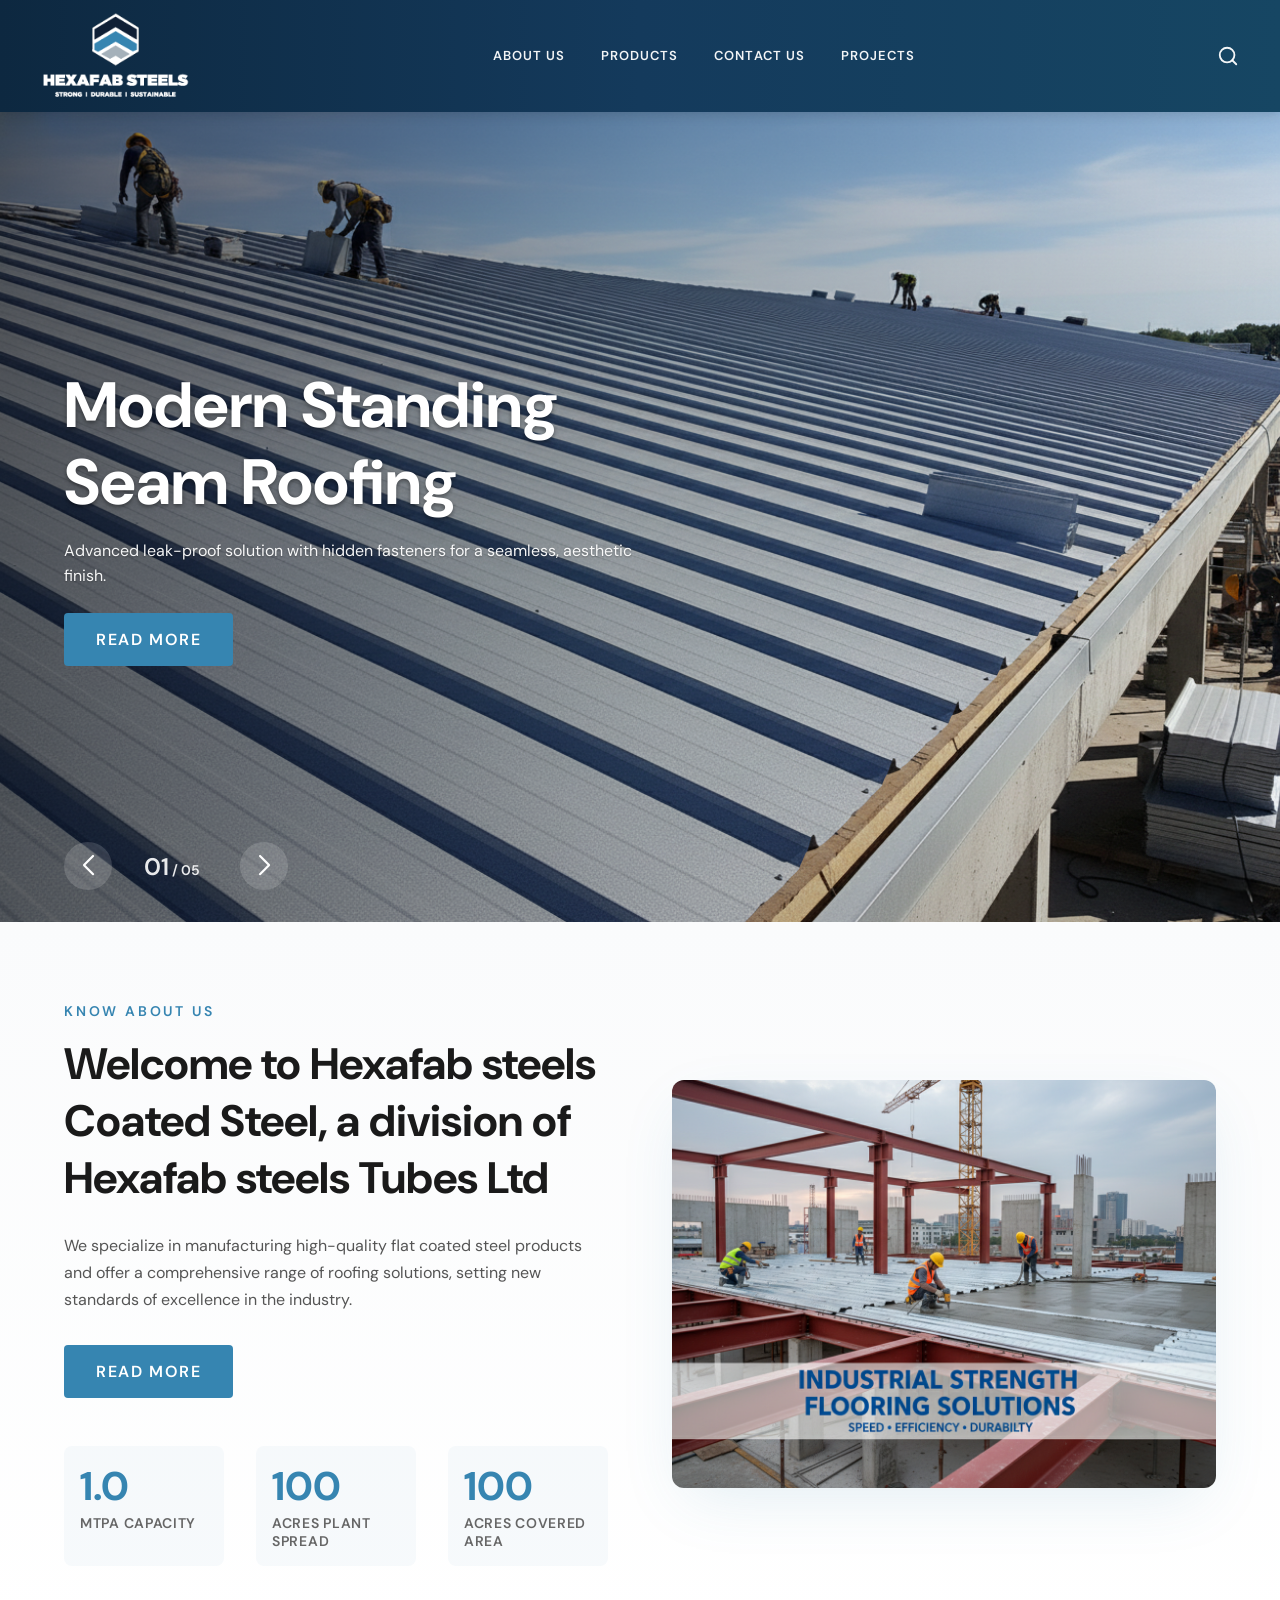
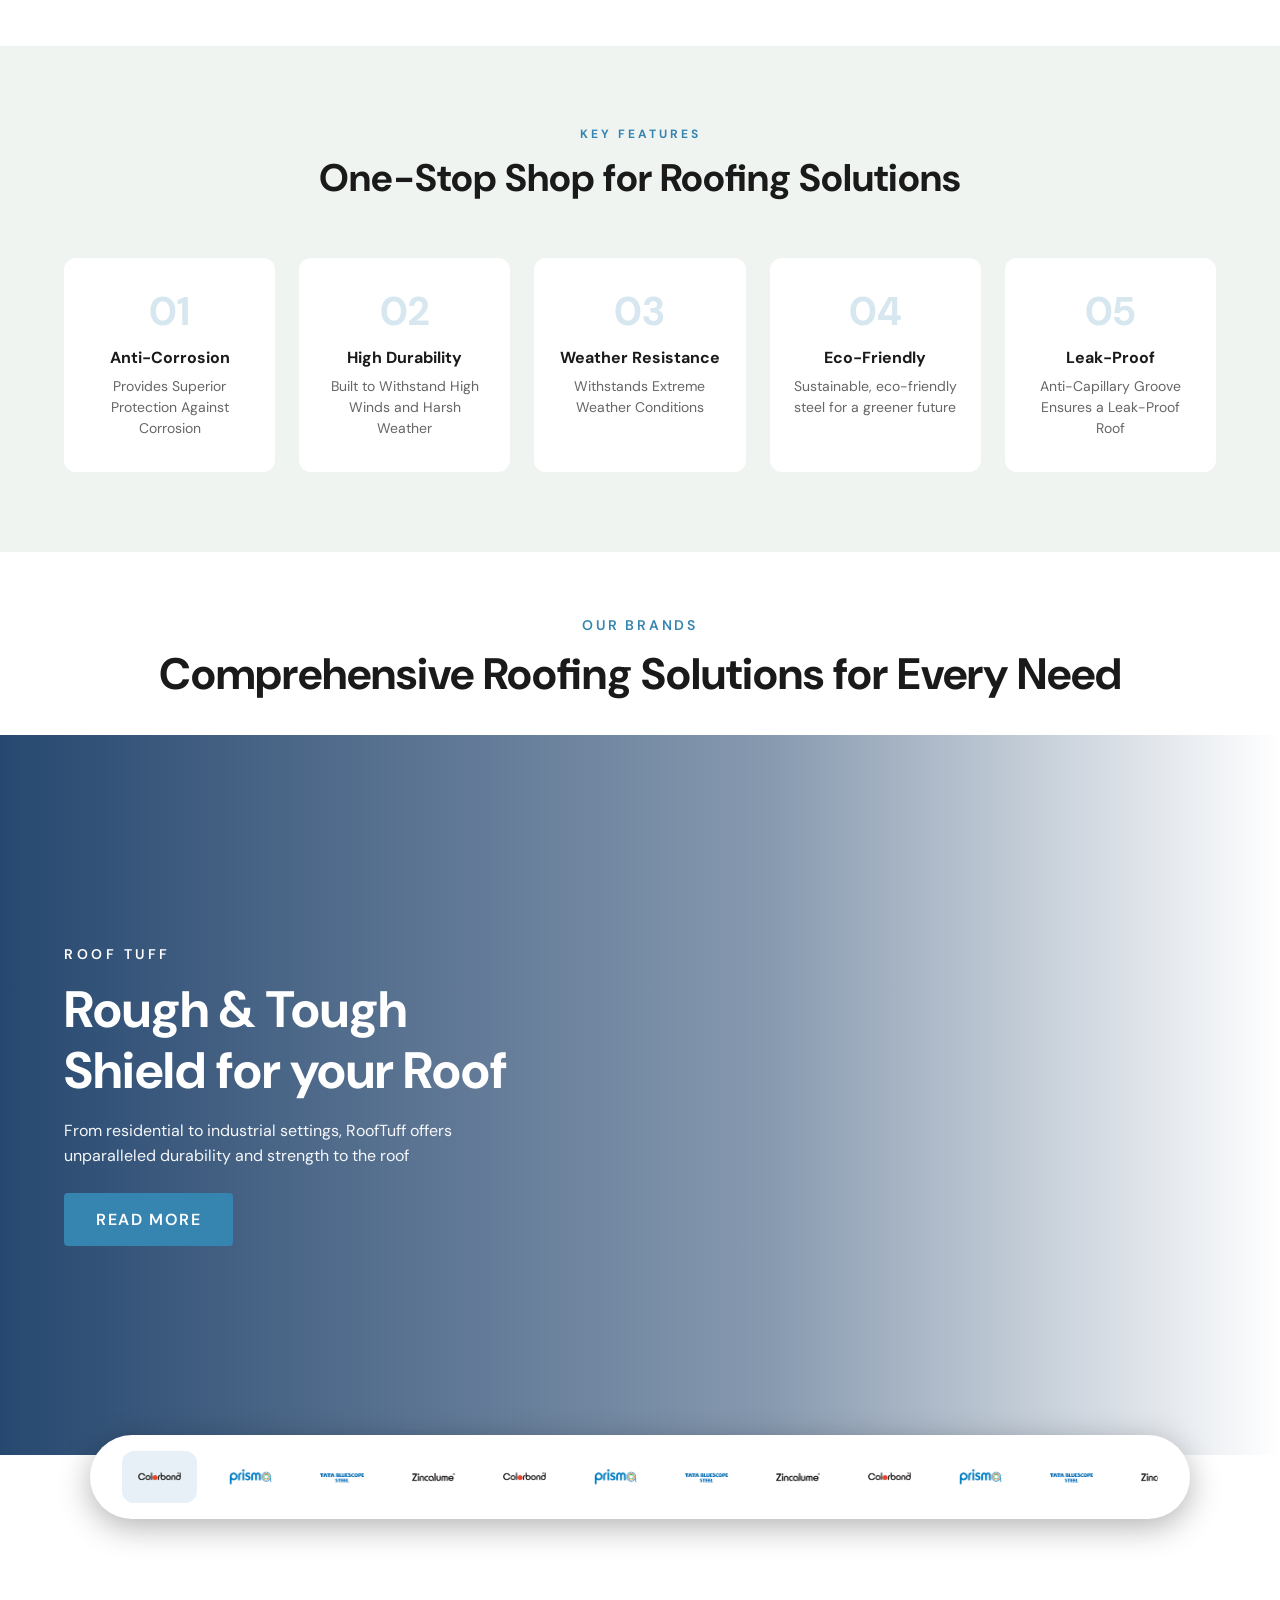
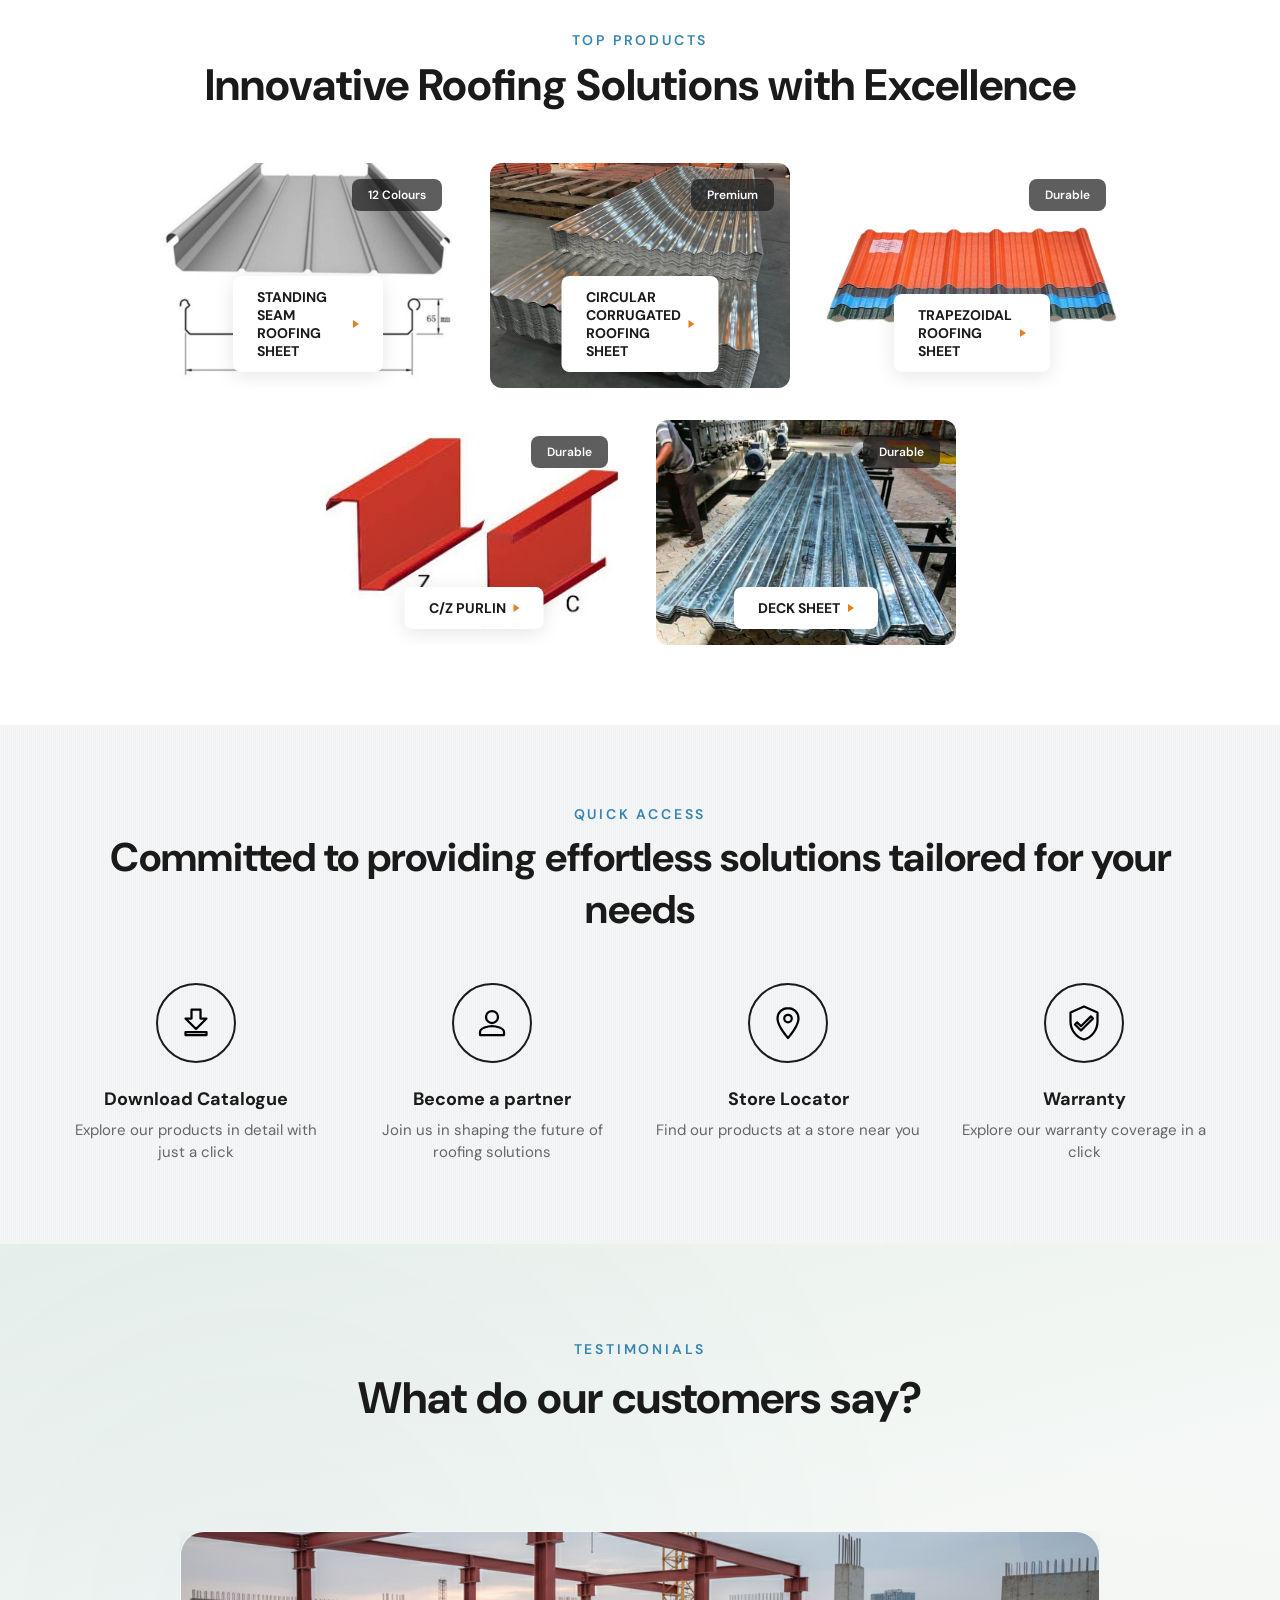
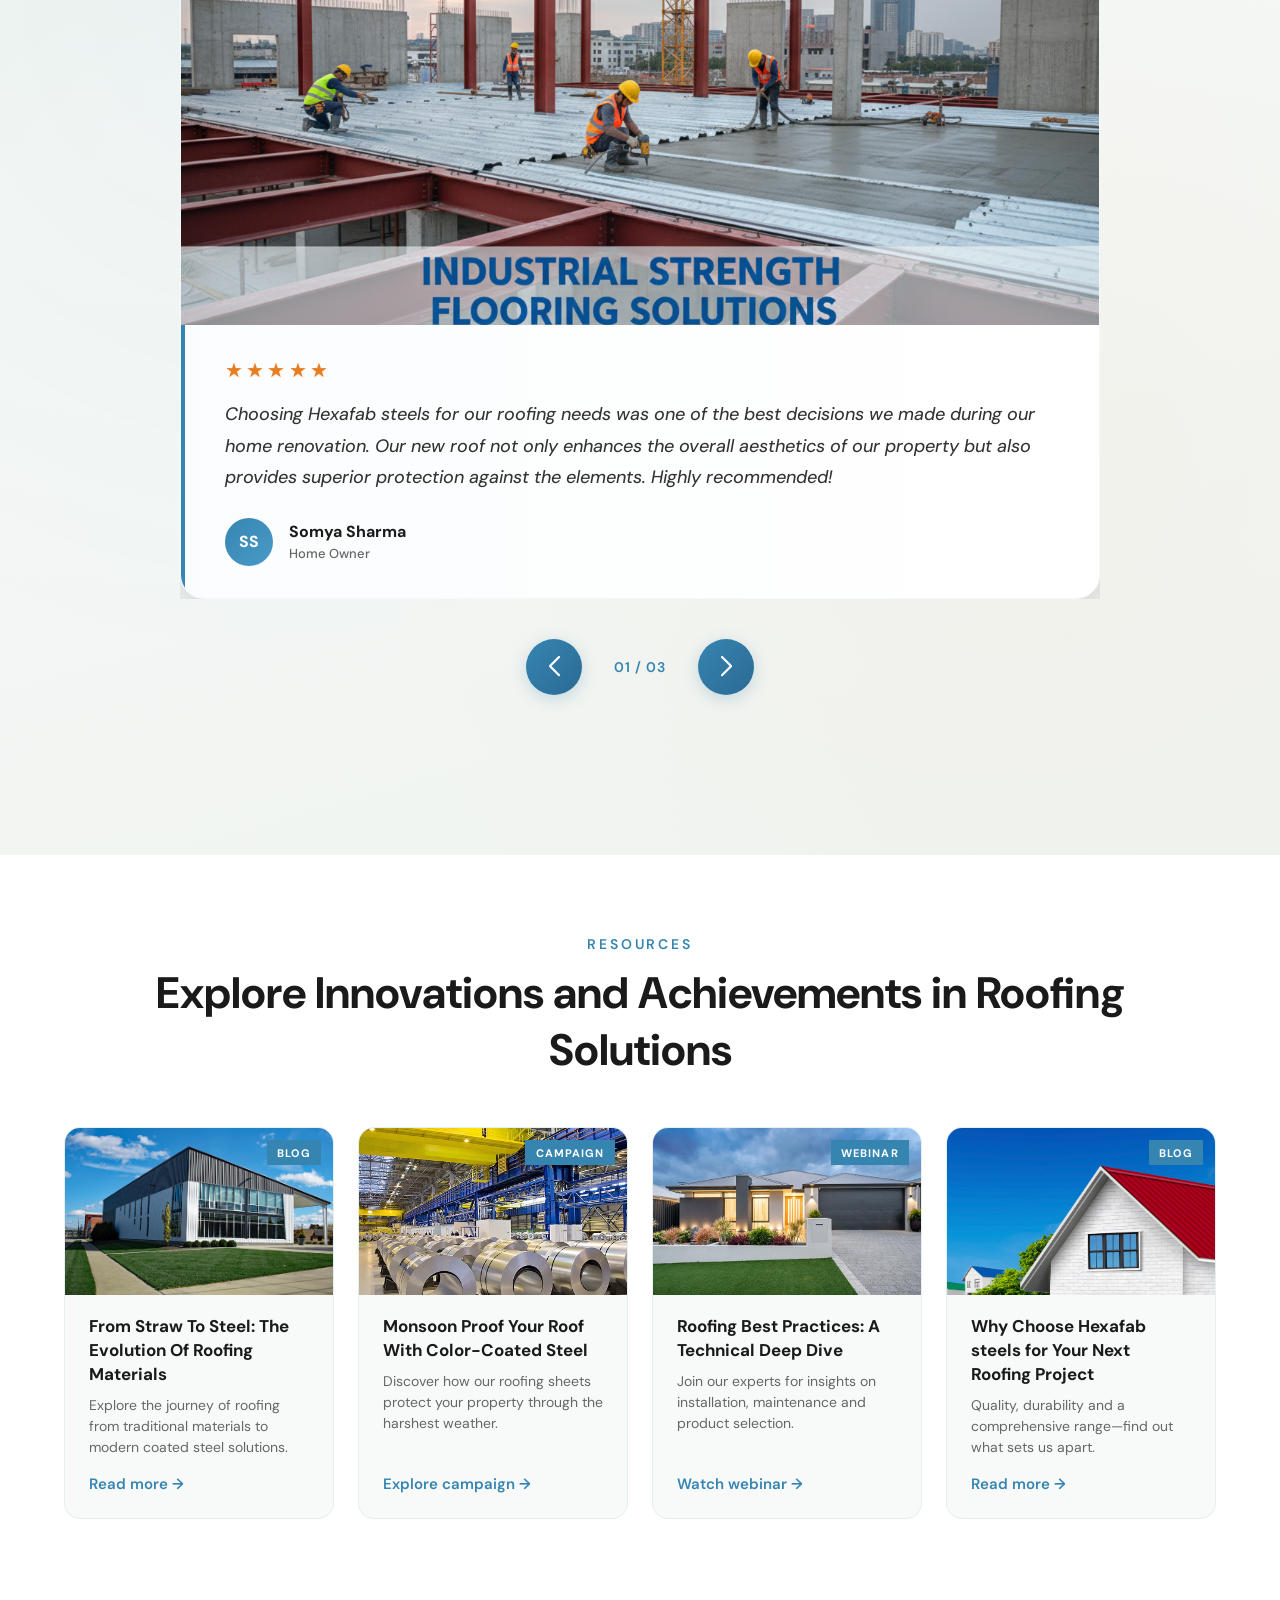
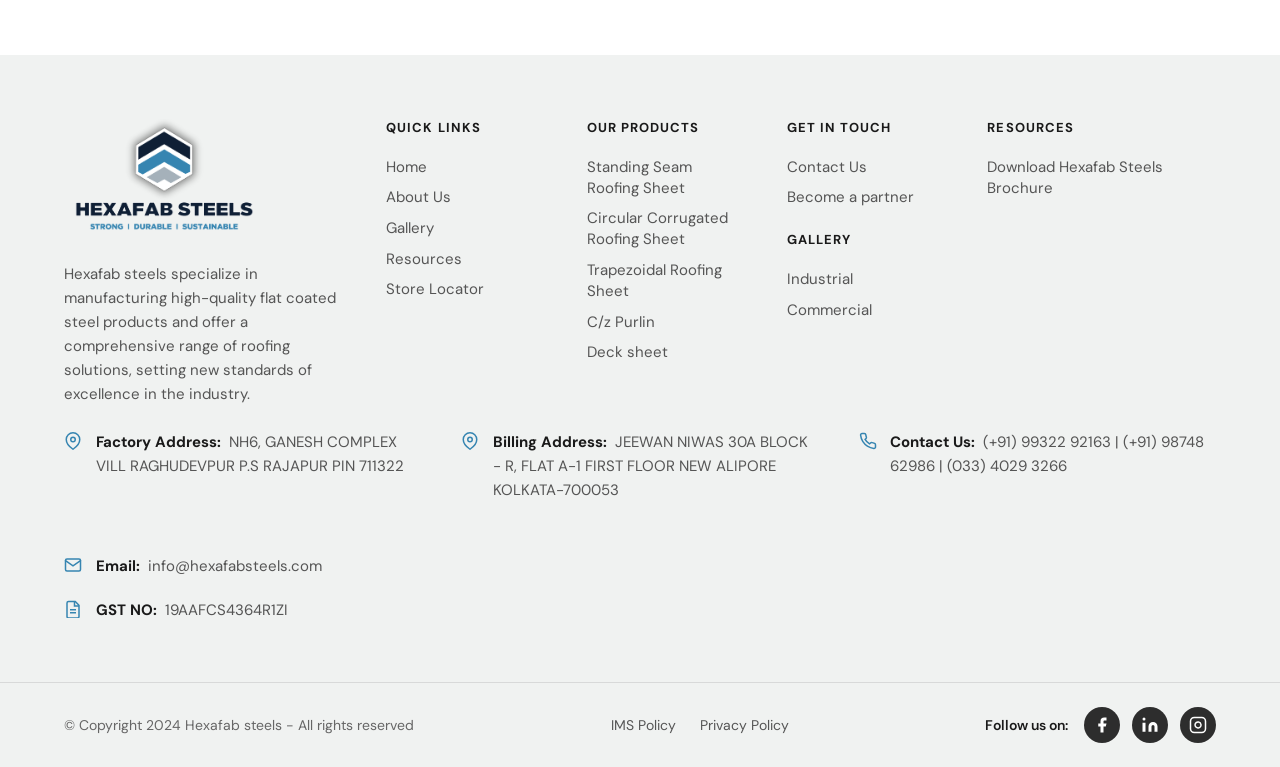
==== commit d94fa8af: "ww" ====
--- a/index.html
+++ b/index.html
@@ -12,83 +12,7 @@
     rel="stylesheet" />
   <link rel="stylesheet" href="https://cdn.jsdelivr.net/npm/swiper@11/swiper-bundle.min.css" />
   <link rel="stylesheet" href="assets/css/style.css" />
-
-  <style>
-    .ccc {
-      display: grid !important;
-      grid-template-columns: repeat(auto-fit, minmax(280px, 1fr)) !important;
-      gap: 2.5rem !important;
-      align-items: start !important;
-      padding-bottom: 3rem !important;
-    }
-
-    .footer-contact-item {
-      display: flex !important;
-      align-items: flex-start !important;
-      gap: 0.85rem !important;
-      min-width: 0 !important;
-    }
-
-    .footer-contact-item.combined-item {
-      flex-direction: column !important;
-      gap: 1.25rem !important;
-    }
-
-    .contact-sub-item {
-      display: flex !important;
-      align-items: flex-start !important;
-      gap: 0.85rem !important;
-    }
-
-    .footer-contact-item span,
-    .footer-contact-item a,
-    .contact-sub-item span,
-    .contact-sub-item a {
-      word-break: break-word !important;
-      overflow-wrap: anywhere !important;
-      font-size: 0.9375rem !important;
-      line-height: 1.6 !important;
-      color: #555 !important;
-      text-decoration: none !important;
-      transition: color 0.2s ease !important;
-    }
-
-    .footer-contact-item a:hover,
-    .contact-sub-item a:hover {
-      color: #3685b1 !important;
-    }
-
-    .footer-contact-item strong,
-    .contact-sub-item strong {
-      display: inline-block !important;
-      margin-right: 4px !important;
-      color: #1a1a1a !important;
-      white-space: nowrap !important;
-    }
-
-    #hamburger {
-      display: none;
-    }
-
-    @media (max-width: 901px) {
-      #hamburger {
-        display: inline-block;
-      }
-
-      .ccc {
-        grid-template-columns: 1fr !important;
-        gap: 2rem !important;
-      }
-
-      .footer-contact-item {
-        justify-content: flex-start !important;
-      }
-      
-      .footer-contact-item.combined-item {
-        align-items: flex-start !important;
-      }
-    }
-  </style>
+  <link rel="stylesheet" href="assets/css/ham.css" />
 </head>
 
 <body>
@@ -994,10 +918,10 @@
             <a href="projects.html">Gallery</a>
           </li>
           <li>
-            <a href="javascript:void(0);">Resources</a>
-          </li>
-          <li>
-            <a href="javascript:void(0);">Store Locator</a>
+            <a href="resources.html">Resources</a>
+          </li>
+          <li>
+            <a href="store-locator.html">Store Locator</a>
           </li>
         </ul>
       </div>
@@ -1035,16 +959,16 @@
             <a href="contact.html">Contact Us</a>
           </li>
           <li>
-            <a href="javascript:void(0);">Become a partner</a>
+            <a href="become-a-partner.html">Become a partner</a>
           </li>
         </ul>
         <p class="footer-col-heading" style="margin-top: 1.5rem">GALLERY</p>
         <ul class="footer-links">
           <li>
-            <a href="javascript:void(0);">Industrial</a>
-          </li>
-          <li>
-            <a href="javascript:void(0);">Commercial</a>
+            <a href="projects.html">Industrial</a>
+          </li>
+          <li>
+            <a href="projects.html">Commercial</a>
           </li>
         </ul>
       </div>
@@ -1142,8 +1066,8 @@
         © Copyright 2024 Hexafab steels - All rights reserved
       </p>
       <div class="footer-policies">
-        <a href="javascript:void(0);">IMS Policy</a>
-        <a href="javascript:void(0);">Privacy Policy</a>
+        <a href="ims-policy.html">IMS Policy</a>
+        <a href="privacy-policy.html">Privacy Policy</a>
         <!-- <a href="javascript:void(0);">Warranty Check</a> -->
       </div>
       <div class="footer-social">
--- a/assets/css/ham.css
+++ b/assets/css/ham.css
@@ -0,0 +1,74 @@
+.ccc {
+    display: grid !important;
+    grid-template-columns: repeat(auto-fit, minmax(280px, 1fr)) !important;
+    gap: 2.5rem !important;
+    align-items: start !important;
+    padding-bottom: 3rem !important;
+}
+
+.footer-contact-item {
+    display: flex !important;
+    align-items: flex-start !important;
+    gap: 0.85rem !important;
+    min-width: 0 !important;
+}
+
+.footer-contact-item.combined-item {
+    flex-direction: column !important;
+    gap: 1.25rem !important;
+}
+
+.contact-sub-item {
+    display: flex !important;
+    align-items: flex-start !important;
+    gap: 0.85rem !important;
+}
+
+.footer-contact-item span,
+.footer-contact-item a,
+.contact-sub-item span,
+.contact-sub-item a {
+    word-break: break-word !important;
+    overflow-wrap: anywhere !important;
+    font-size: 0.9375rem !important;
+    line-height: 1.6 !important;
+    color: #555 !important;
+    text-decoration: none !important;
+    transition: color 0.2s ease !important;
+}
+
+.footer-contact-item a:hover,
+.contact-sub-item a:hover {
+    color: #3685b1 !important;
+}
+
+.footer-contact-item strong,
+.contact-sub-item strong {
+    display: inline-block !important;
+    margin-right: 4px !important;
+    color: #1a1a1a !important;
+    white-space: nowrap !important;
+}
+
+#hamburger {
+    display: none;
+}
+
+@media (max-width: 901px) {
+    #hamburger {
+        display: inline-block;
+    }
+
+    .ccc {
+        grid-template-columns: 1fr !important;
+        gap: 2rem !important;
+    }
+
+    .footer-contact-item {
+        justify-content: flex-start !important;
+    }
+
+    .footer-contact-item.combined-item {
+        align-items: flex-start !important;
+    }
+}
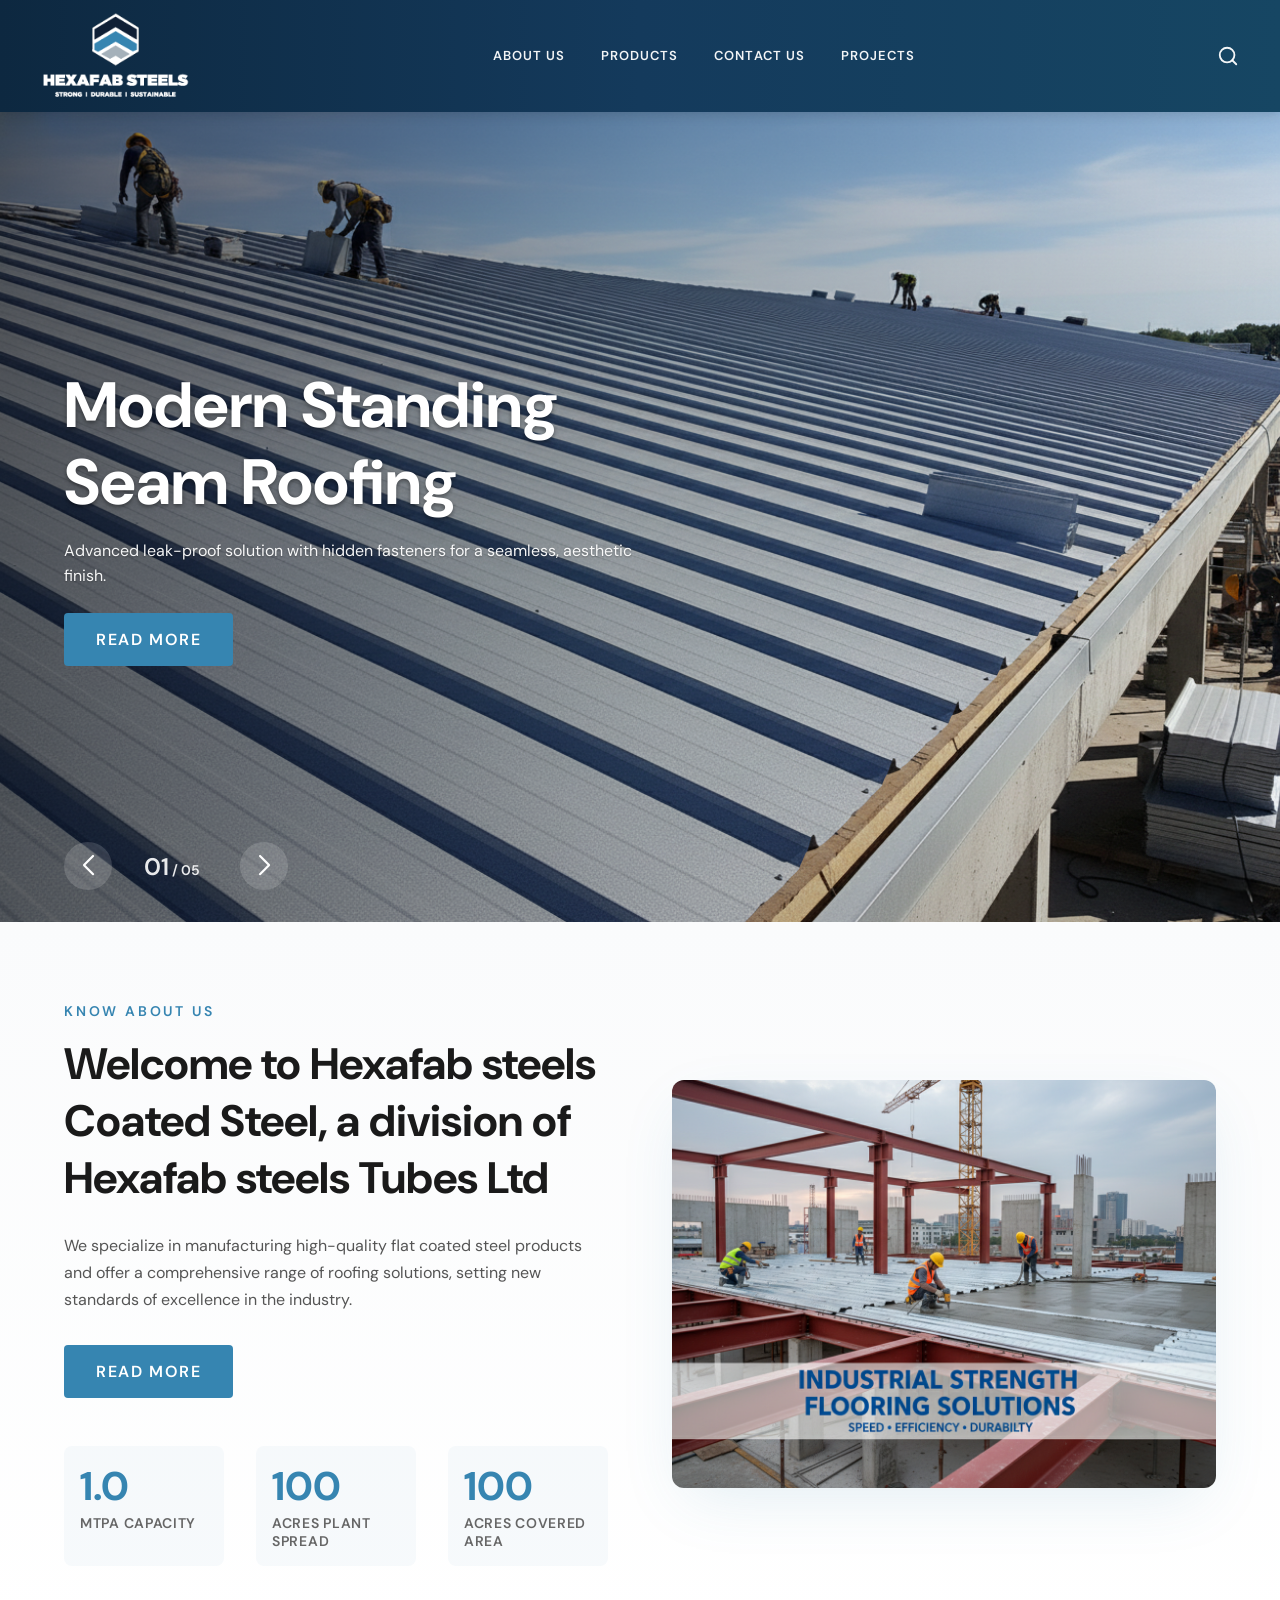
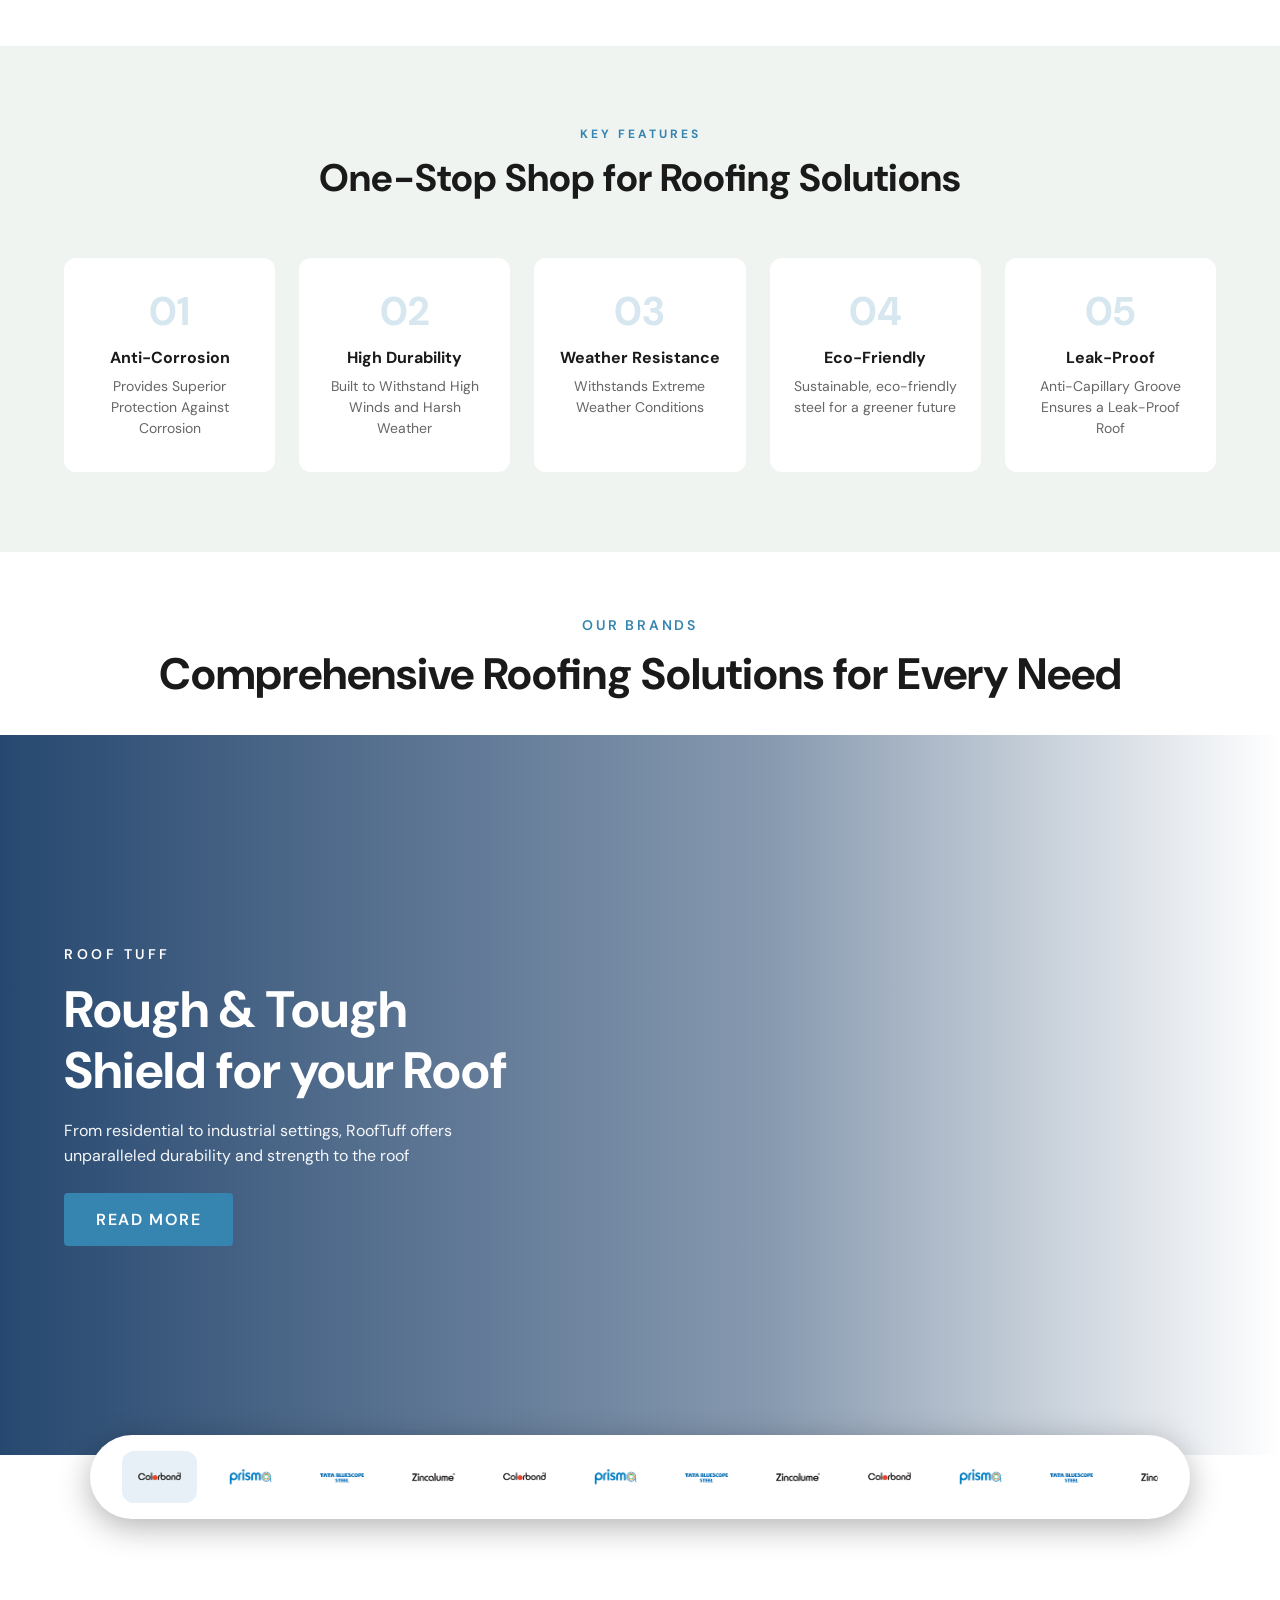
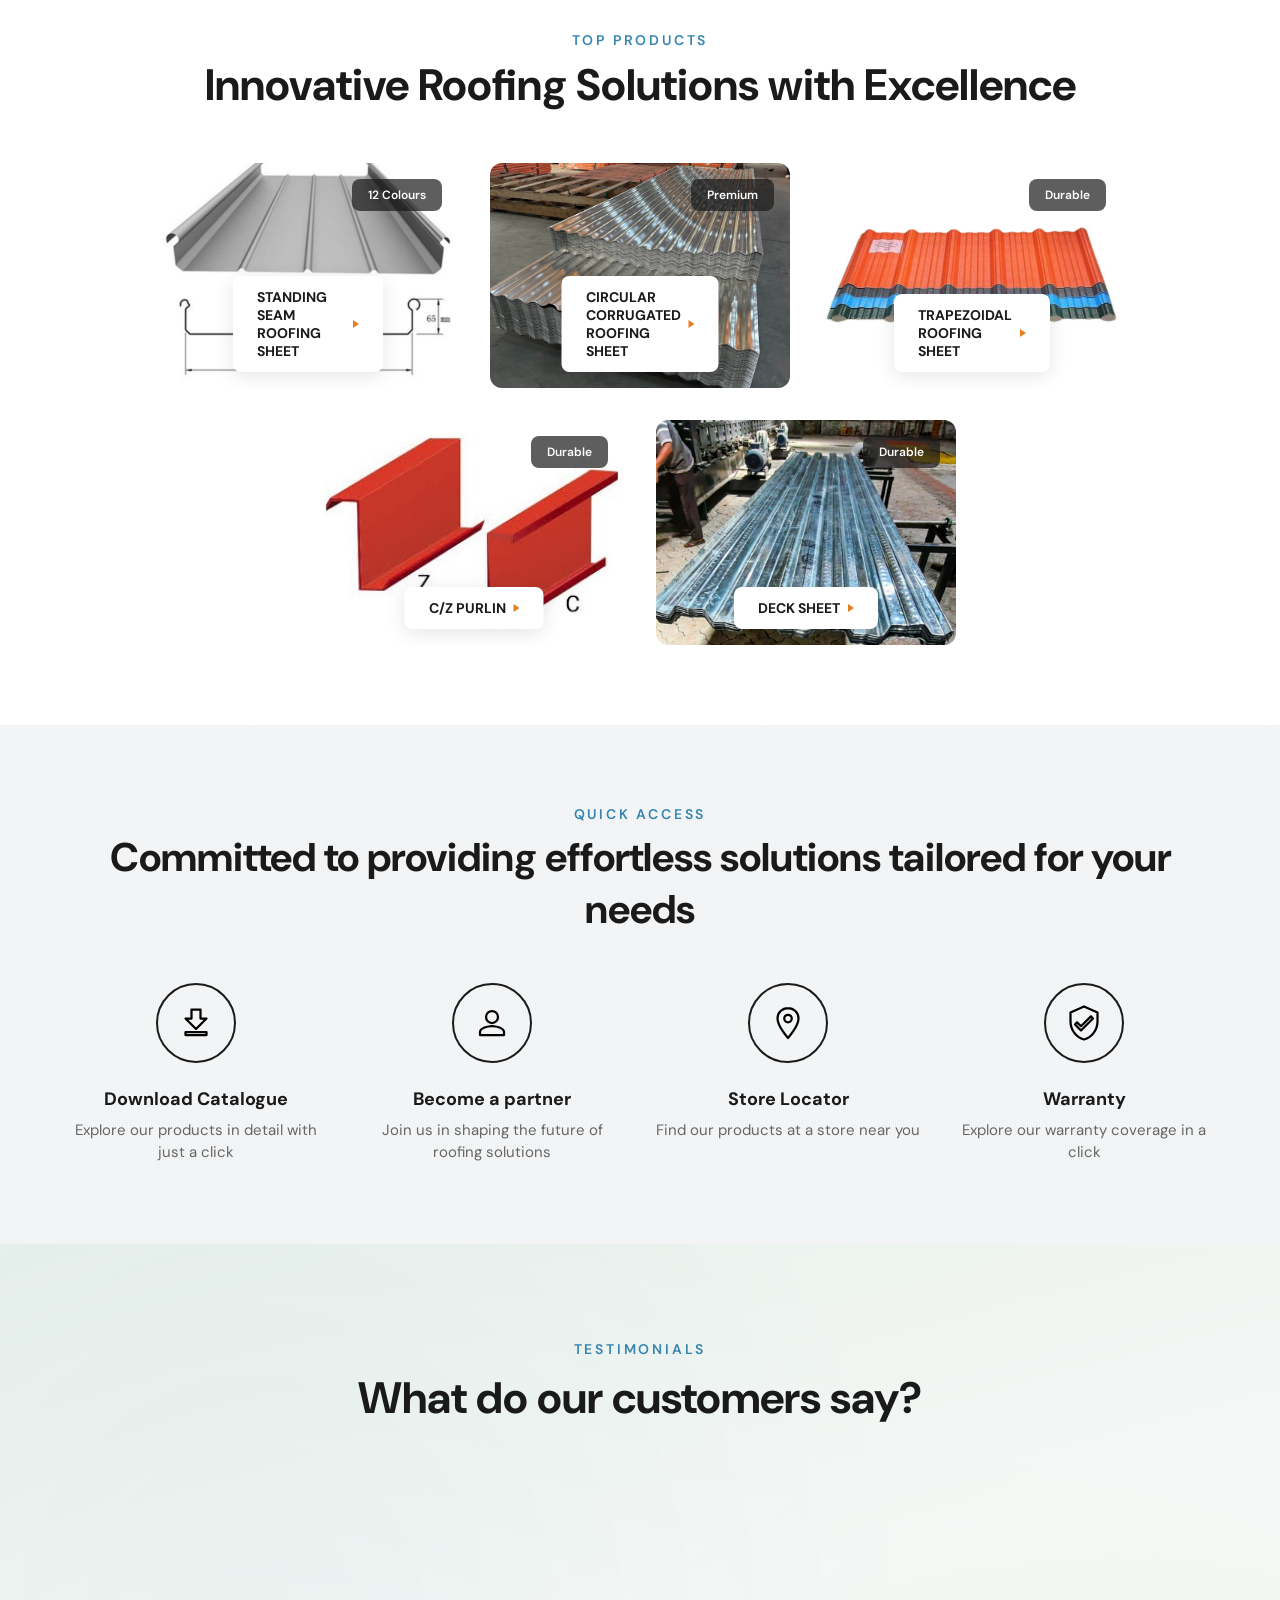
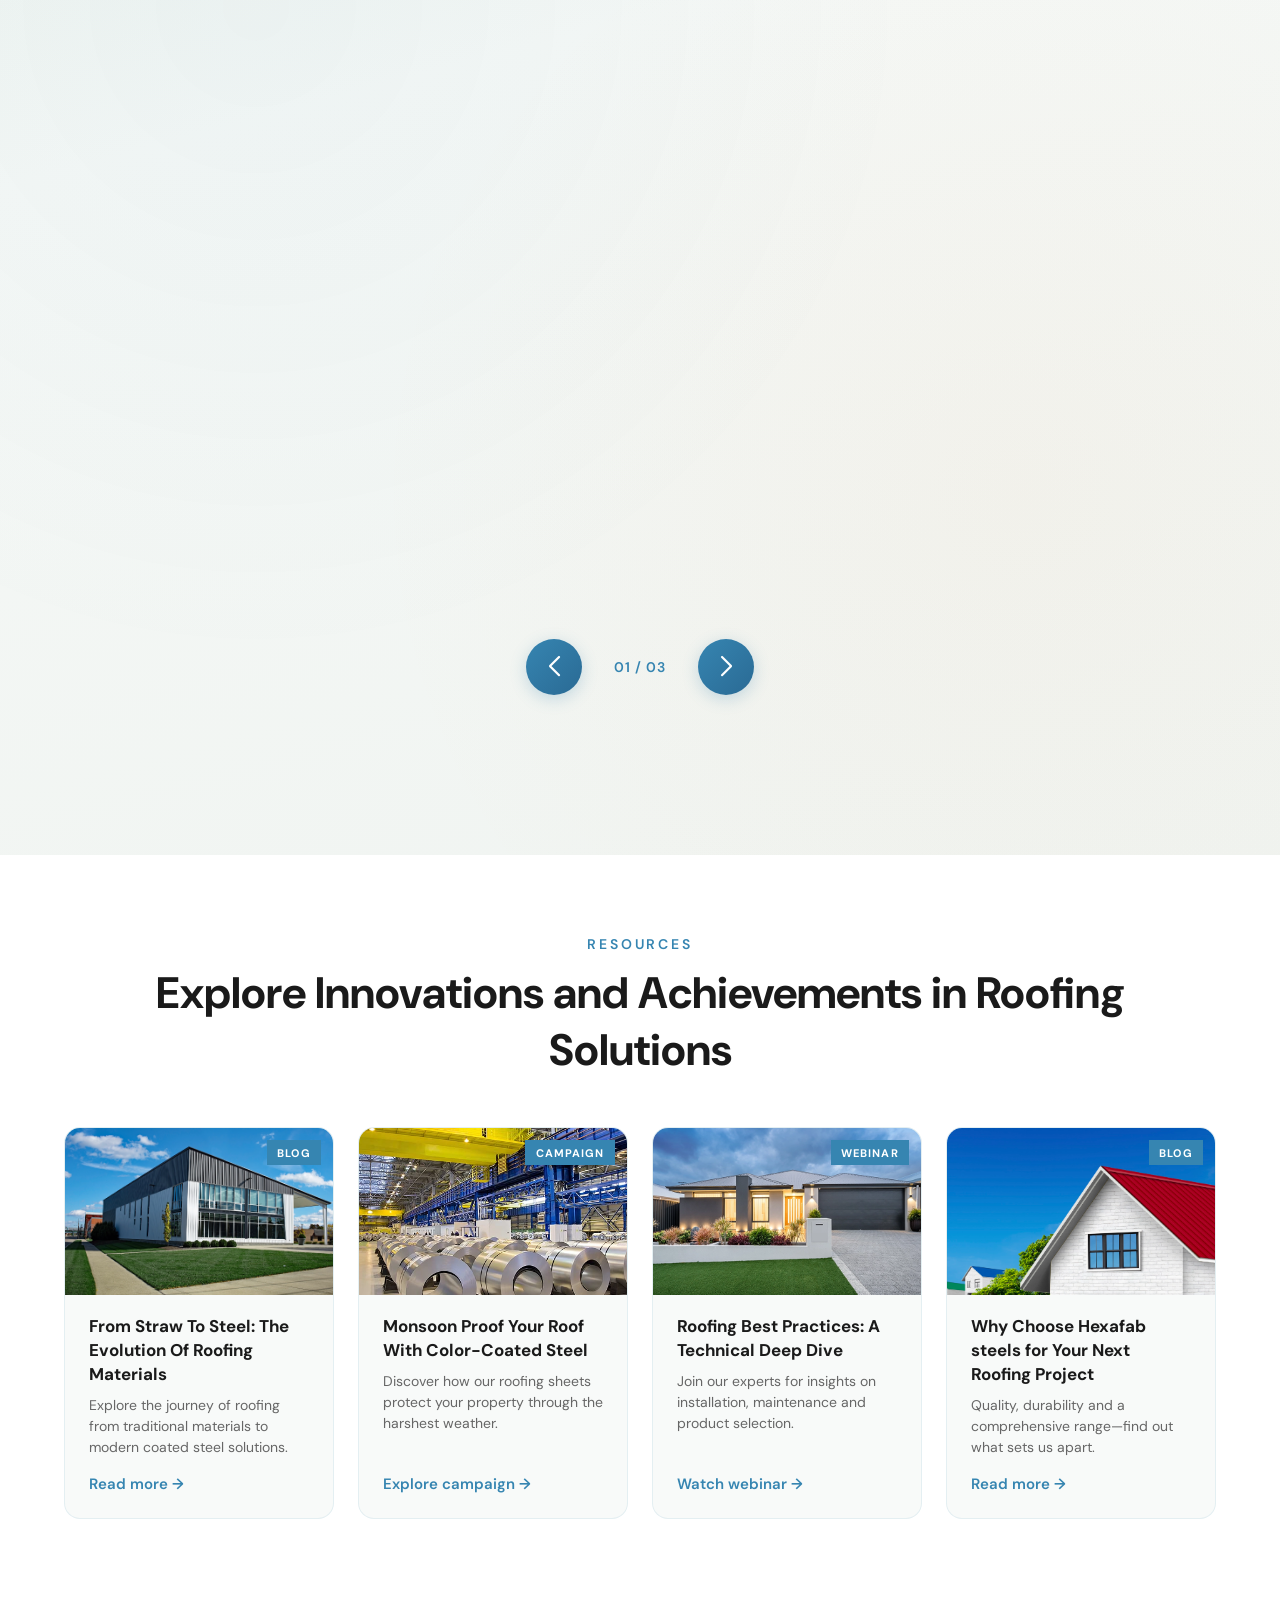
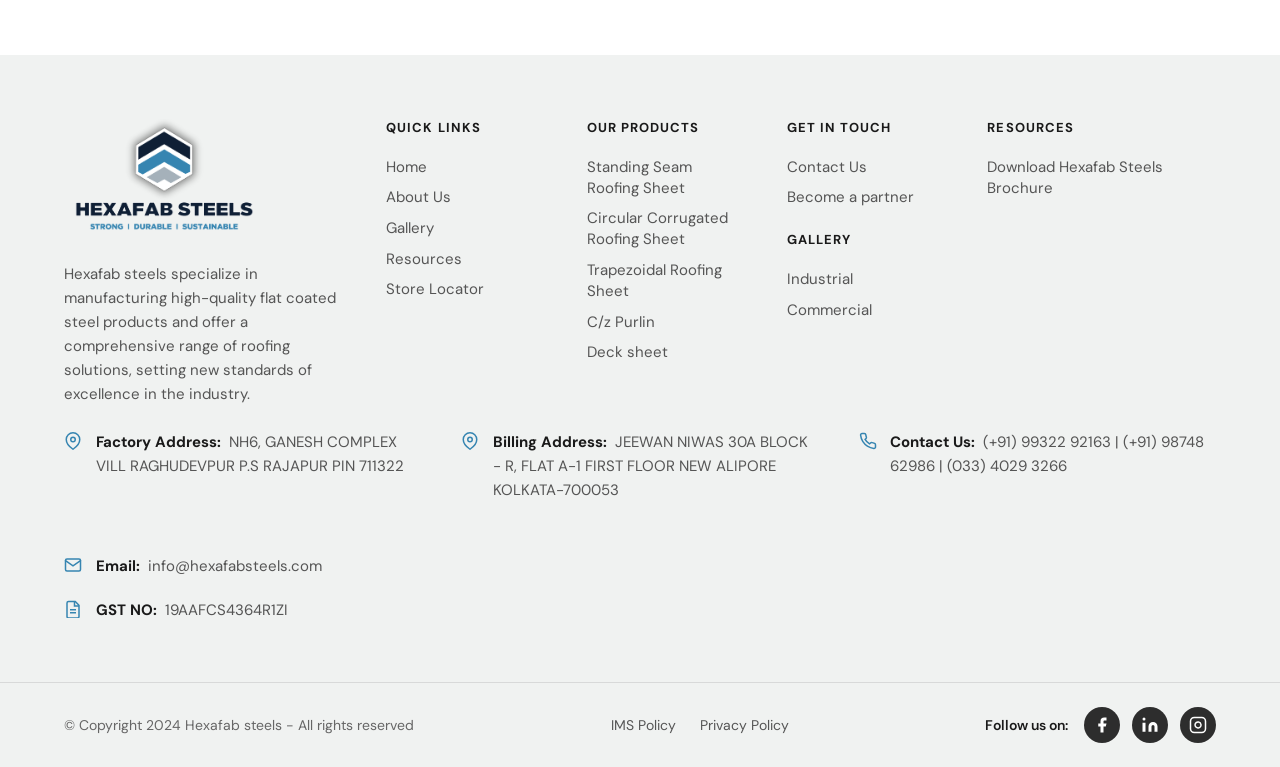
==== commit 2d38ee2d: "dsds" ====
--- a/index.html
+++ b/index.html
@@ -92,8 +92,14 @@
             <li>
               <a href="contact.html">CONTACT US</a>
             </li>
+                        <li>
+              <a href="become-a-partner.html">BECOME A PARTNER</a>
+            </li>
             <li>
-              <a href="javascript:void(0);">BECOME A PARTNER</a>
+              <a href="store-locator.html">STORE LOCATOR</a>
+            </li>
+            <li>
+              <a href="resources.html">RESOURCES</a>
             </li>
             <li>
               <a href="javascript:void(0);">NEWS &amp; MEDIA</a>
@@ -104,19 +110,19 @@
           <p class="offcanvas-col-label">OUR Products</p>
           <ul class="offcanvas-brands">
             <li>
-              <a href="javascript:void(0);">Standing Seam Roofing Sheet</a>
+              <a href="product-details.html">Standing Seam Roofing Sheet</a>
             </li>
             <li>
-              <a href="javascript:void(0);">Circular Corrugated Roofing Sheet</a>
+              <a href="product-details.html">Circular Corrugated Roofing Sheet</a>
             </li>
             <li>
-              <a href="javascript:void(0);">Trapezoidal Roofing Sheet</a>
+              <a href="product-details.html">Trapezoidal Roofing Sheet</a>
             </li>
             <li>
-              <a href="javascript:void(0);">C/z Purlin</a>
+              <a href="product-details.html">C/z Purlin</a>
             </li>
             <li>
-              <a href="javascript:void(0);">Deck sheet</a>
+              <a href="product-details.html">Deck sheet</a>
             </li>
             <!-- <li>
               <a href="javascript:void(0);">PURLIO</a>
@@ -361,7 +367,7 @@
           products and offer a comprehensive range of roofing solutions,
           setting new standards of excellence in the industry.
         </p>
-        <a href="javascript:void(0);" class="read-more">Read More</a>
+        <a href="about.html" class="read-more">Read More</a>
         <div class="stats">
           <div class="stat-item">
             <div class="stat-value">1.0</div>
@@ -447,7 +453,7 @@
                 From residential to industrial settings, RoofTuff offers
                 unparalleled durability and strength to the roof
               </p>
-              <a href="javascript:void(0);" class="btn">Read More</a>
+              <a href="product-details.html" class="btn">Read More</a>
             </div>
           </div>
           <div class="swiper-slide" style="
@@ -460,7 +466,7 @@
                 Excels in harsh conditions and is widely used in roofing,
                 panels, walls, ducts, and more.
               </p>
-              <a href="javascript:void(0);" class="btn">Read More</a>
+              <a href="product-details.html" class="btn">Read More</a>
             </div>
           </div>
           <div class="swiper-slide" style="
@@ -473,7 +479,7 @@
                 Discover our latest range of roofing sheets. 12 Vibrant
                 Colours | Ultimate Durability | 15-Year Warranty
               </p>
-              <a href="javascript:void(0);" class="btn">Read More</a>
+              <a href="product-details.html" class="btn">Read More</a>
             </div>
           </div>
           <div class="swiper-slide" style="
@@ -486,7 +492,7 @@
                 Built for large-scale industrial and commercial applications
                 with unmatched durability.
               </p>
-              <a href="javascript:void(0);" class="btn">Read More</a>
+              <a href="product-details.html" class="btn">Read More</a>
             </div>
           </div>
           <div class="swiper-slide" style="
@@ -499,7 +505,7 @@
                 Premium roofing solutions designed for superior protection and
                 long-lasting performance.
               </p>
-              <a href="javascript:void(0);" class="btn">Read More</a>
+              <a href="product-details.html" class="btn">Read More</a>
             </div>
           </div>
           <div class="swiper-slide" style="
@@ -512,7 +518,7 @@
                 Combining aesthetics with durability for residential and
                 commercial projects.
               </p>
-              <a href="javascript:void(0);" class="btn">Read More</a>
+              <a href="product-details.html" class="btn">Read More</a>
             </div>
           </div>
           <div class="swiper-slide" style="
@@ -525,7 +531,7 @@
                 Add a touch of elegance to your structures with our premium
                 coated steel range.
               </p>
-              <a href="javascript:void(0);" class="btn">Read More</a>
+              <a href="product-details.html" class="btn">Read More</a>
             </div>
           </div>
           <div class="swiper-slide" style="
@@ -538,7 +544,7 @@
                 High-quality door and window frames for modern construction
                 needs.
               </p>
-              <a href="javascript:void(0);" class="btn">Read More</a>
+              <a href="product-details.html" class="btn">Read More</a>
             </div>
           </div>
         </div>
@@ -611,30 +617,30 @@
         </h2>
       </div>
       <div class="cards-grid">
-        <a href="javascript:void(0);" class="card">
+        <a href="product-details.html" class="card">
           <img src="images/products/standing-seam-sheet.jpg" alt="Coral" class="card-image" loading="lazy" />
           <span class="card-badge">12 Colours</span>
           <span class="card-label">Standing Seam Roofing Sheet</span>
         </a>
-        <a href="javascript:void(0);" class="card">
+        <a href="product-details.html" class="card">
           <img src="images/products/aluminium-circular-corrugated-roofing-sheet.jpg" alt="Roof Tuff" class="card-image"
             loading="lazy" />
           <span class="card-badge">Premium</span>
           <span class="card-label">Circular Corrugated Roofing Sheet</span>
         </a>
-        <a href="javascript:void(0);" class="card">
+        <a href="product-details.html" class="card">
           <img src="images/products/Trapezoidal-Roofing-Sheet.jpg" alt="Lume Tuff" class="card-image" loading="lazy" />
           <span class="card-badge">Durable</span>
           <span class="card-label">Trapezoidal Roofing Sheet</span>
         </a>
 
-        <a href="javascript:void(0);" class="card">
+        <a href="product-details.html" class="card">
           <img src="images/products/C-Z-Purlins.jpg" alt="Lume Tuff" class="card-image" loading="lazy" />
           <span class="card-badge">Durable</span>
           <span class="card-label">C/z Purlin</span>
         </a>
 
-        <a href="javascript:void(0);" class="card">
+        <a href="product-details.html" class="card">
           <img src="images/products/decking-sheet.jpeg" alt="Lume Tuff" class="card-image" loading="lazy" />
           <span class="card-badge">Durable</span>
           <span class="card-label">Deck sheet</span>
@@ -664,7 +670,7 @@
             Explore our products in detail with just a click
           </p>
         </a>
-        <a href="javascript:void(0);" class="item">
+        <a href="become-a-partner.html" class="item">
           <div class="item-icon">
             <svg viewBox="0 0 24 24" xmlns="http://www.w3.org/2000/svg">
               <path
@@ -677,7 +683,7 @@
             Join us in shaping the future of roofing solutions
           </p>
         </a>
-        <a href="javascript:void(0);" class="item">
+        <a href="store-locator.html" class="item">
           <div class="item-icon">
             <svg viewBox="0 0 24 24" xmlns="http://www.w3.org/2000/svg">
               <path
@@ -688,7 +694,7 @@
           <h3 class="item-title">Store Locator</h3>
           <p class="item-desc">Find our products at a store near you</p>
         </a>
-        <a href="javascript:void(0);" class="item">
+        <a href="about.html" class="item">
           <div class="item-icon">
             <svg viewBox="0 0 24 24" xmlns="http://www.w3.org/2000/svg">
               <path
@@ -929,19 +935,19 @@
         <p class="footer-col-heading">OUR PRODUCTS</p>
         <ul class="footer-links">
           <li>
-            <a href="javascript:void(0);">Standing Seam Roofing Sheet</a>
-          </li>
-          <li>
-            <a href="javascript:void(0);">Circular Corrugated Roofing Sheet</a>
-          </li>
-          <li>
-            <a href="javascript:void(0);">Trapezoidal Roofing Sheet</a>
-          </li>
-          <li>
-            <a href="javascript:void(0);">C/z Purlin</a>
-          </li>
-          <li>
-            <a href="javascript:void(0);">Deck sheet</a>
+            <a href="product-details.html">Standing Seam Roofing Sheet</a>
+          </li>
+          <li>
+            <a href="product-details.html">Circular Corrugated Roofing Sheet</a>
+          </li>
+          <li>
+            <a href="product-details.html">Trapezoidal Roofing Sheet</a>
+          </li>
+          <li>
+            <a href="product-details.html">C/z Purlin</a>
+          </li>
+          <li>
+            <a href="product-details.html">Deck sheet</a>
           </li>
           <!-- <li>
             <a href="javascript:void(0);">PURLIO</a>
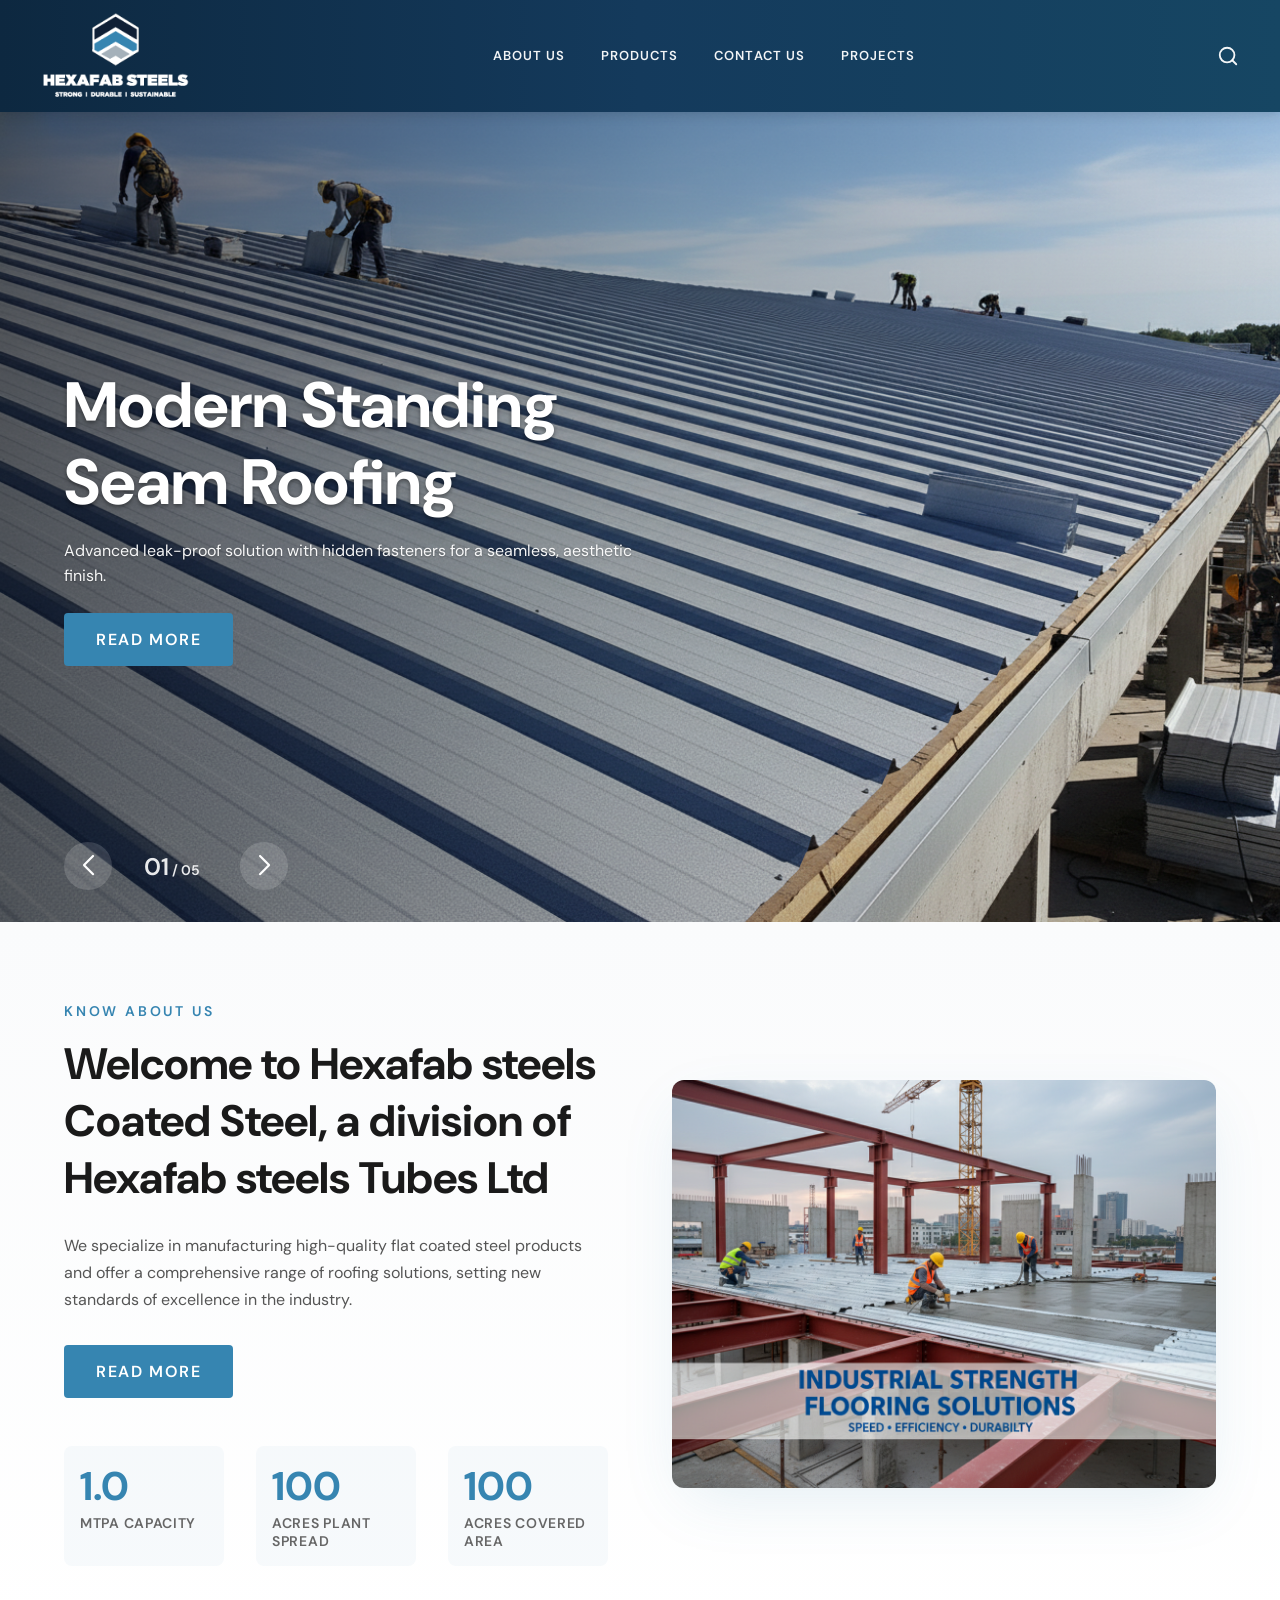
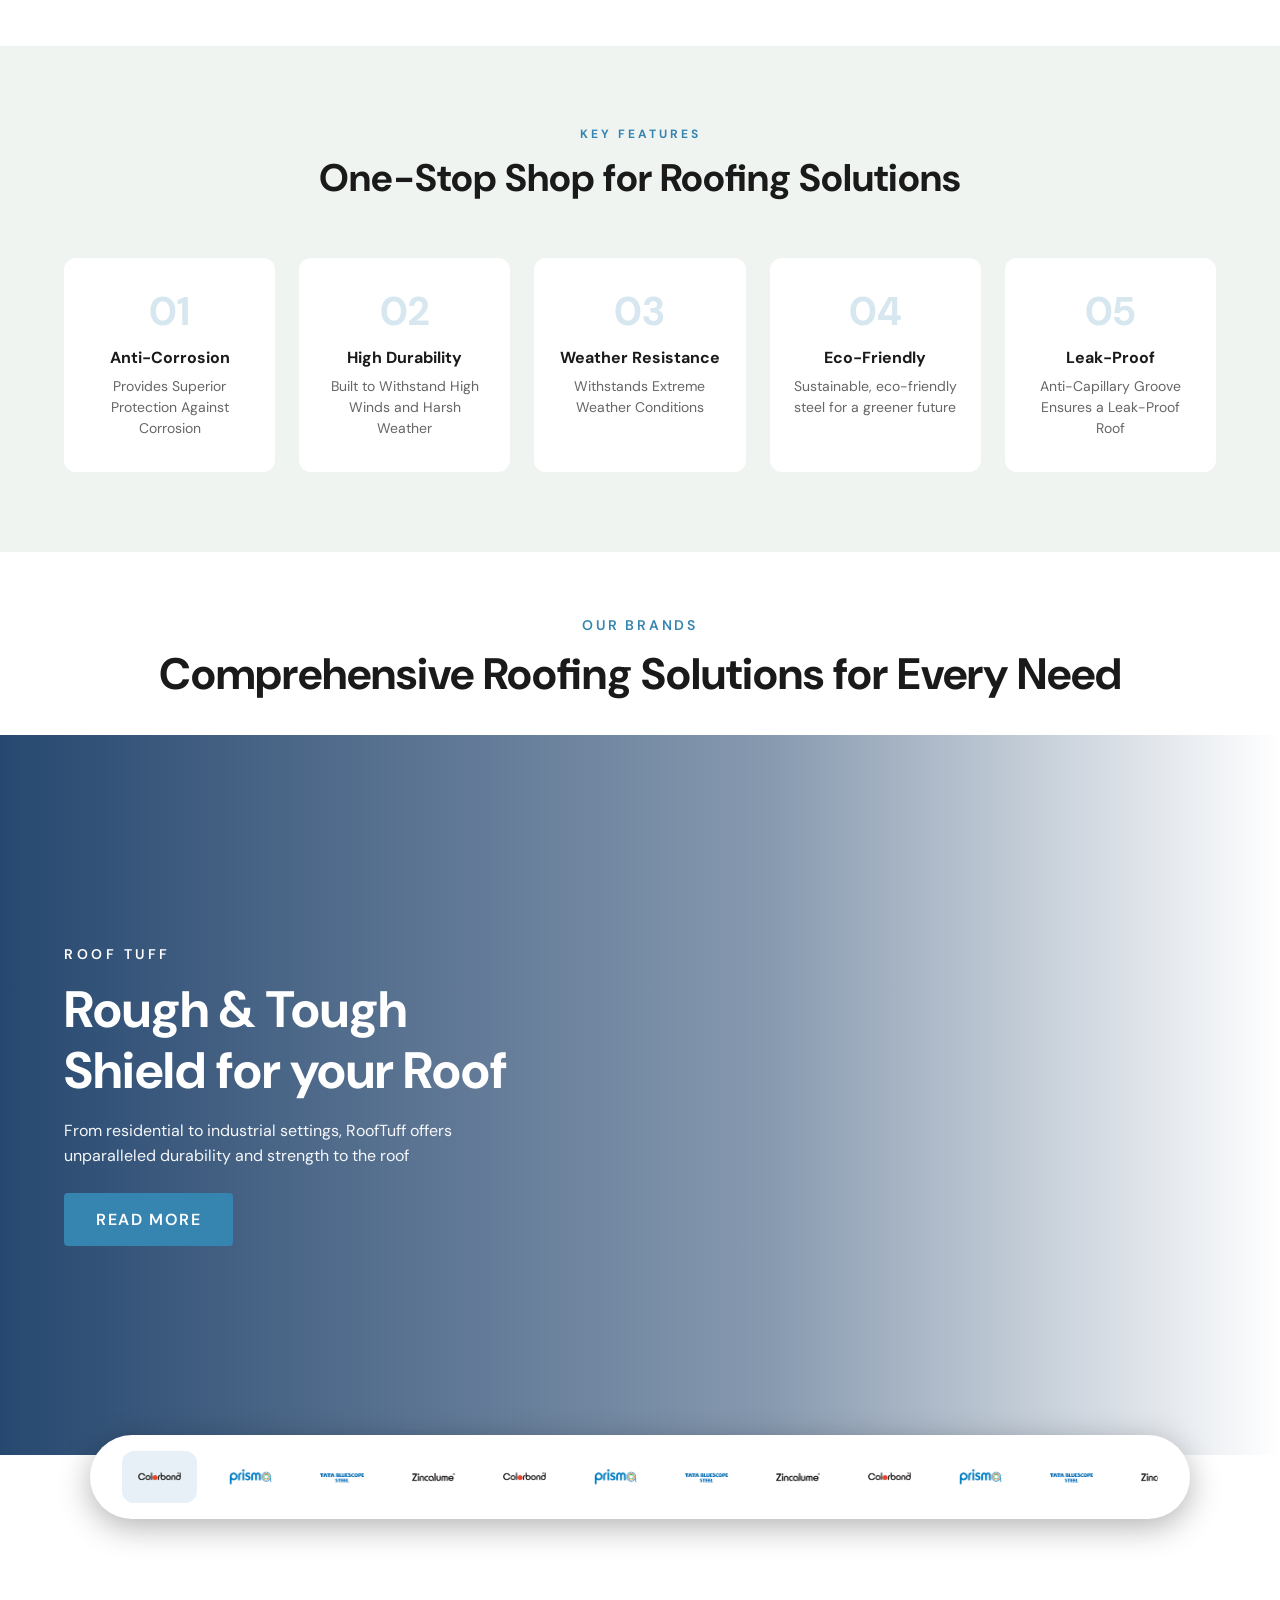
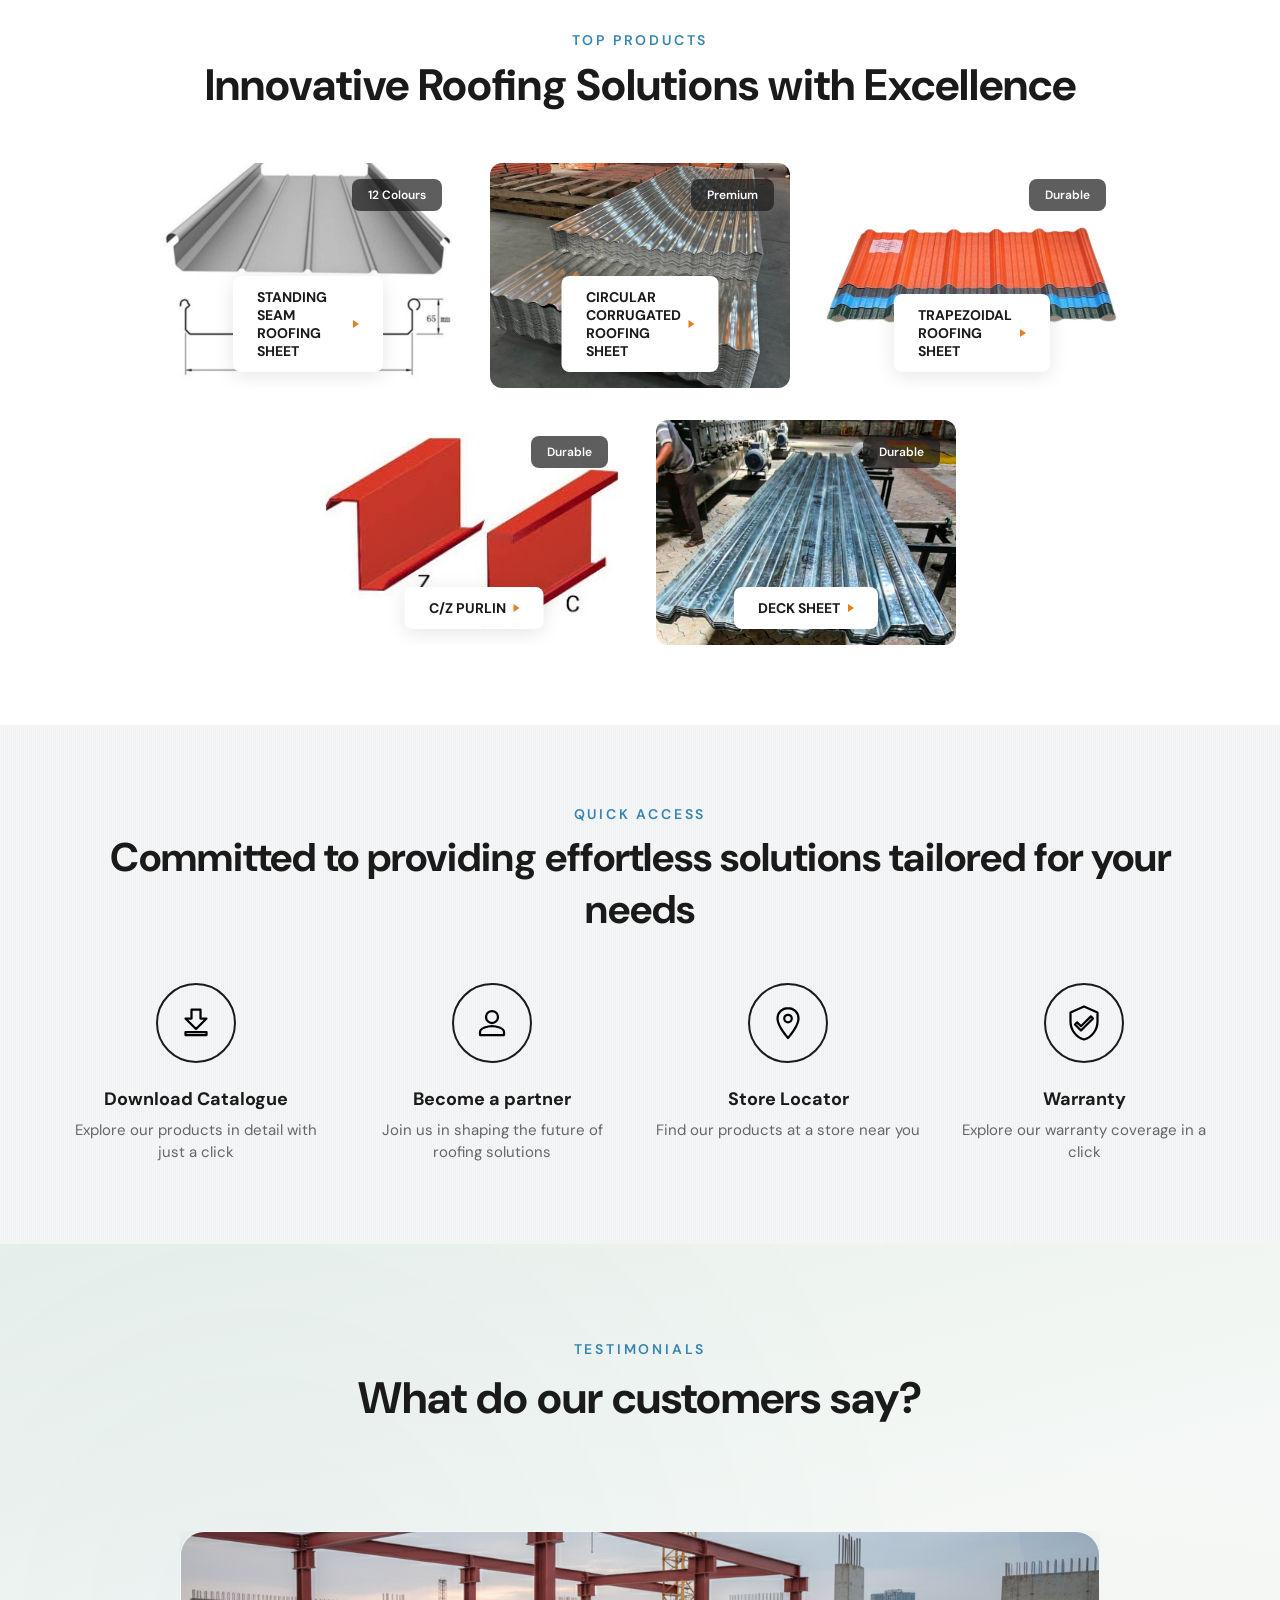
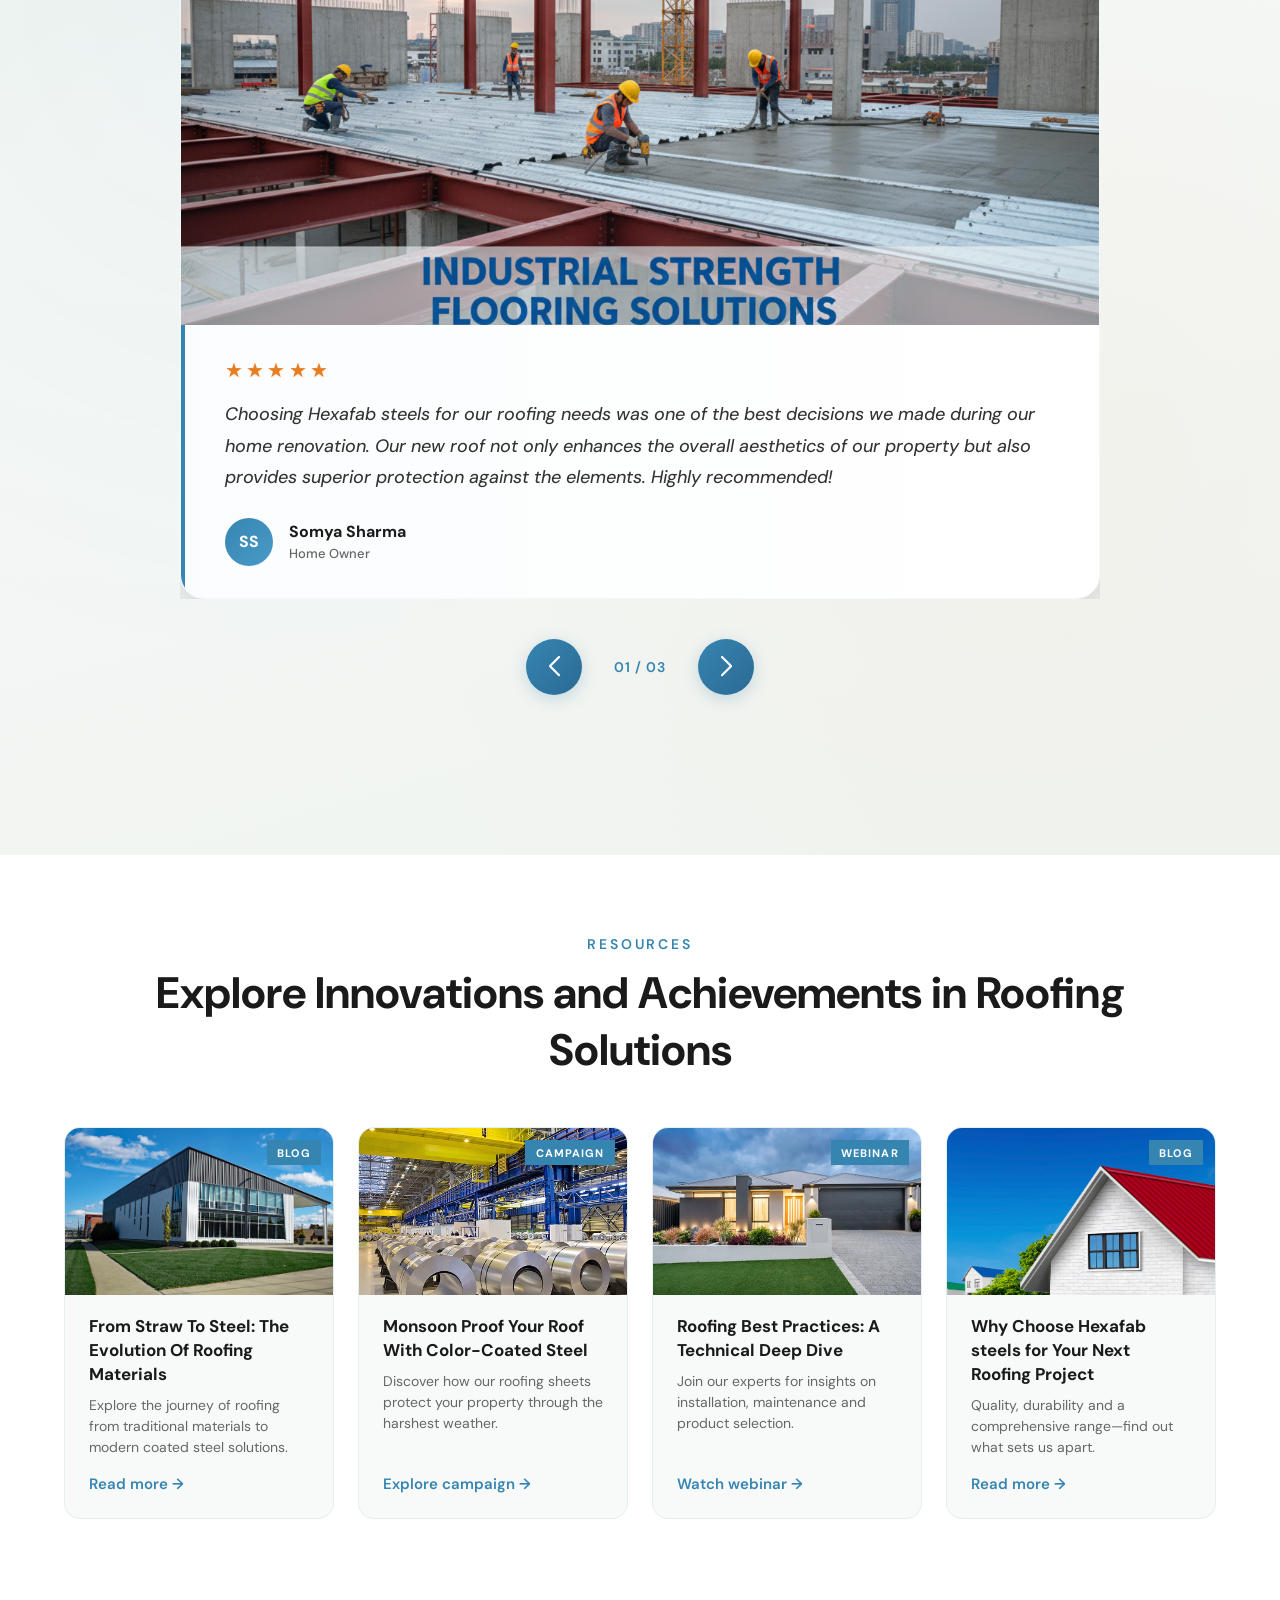
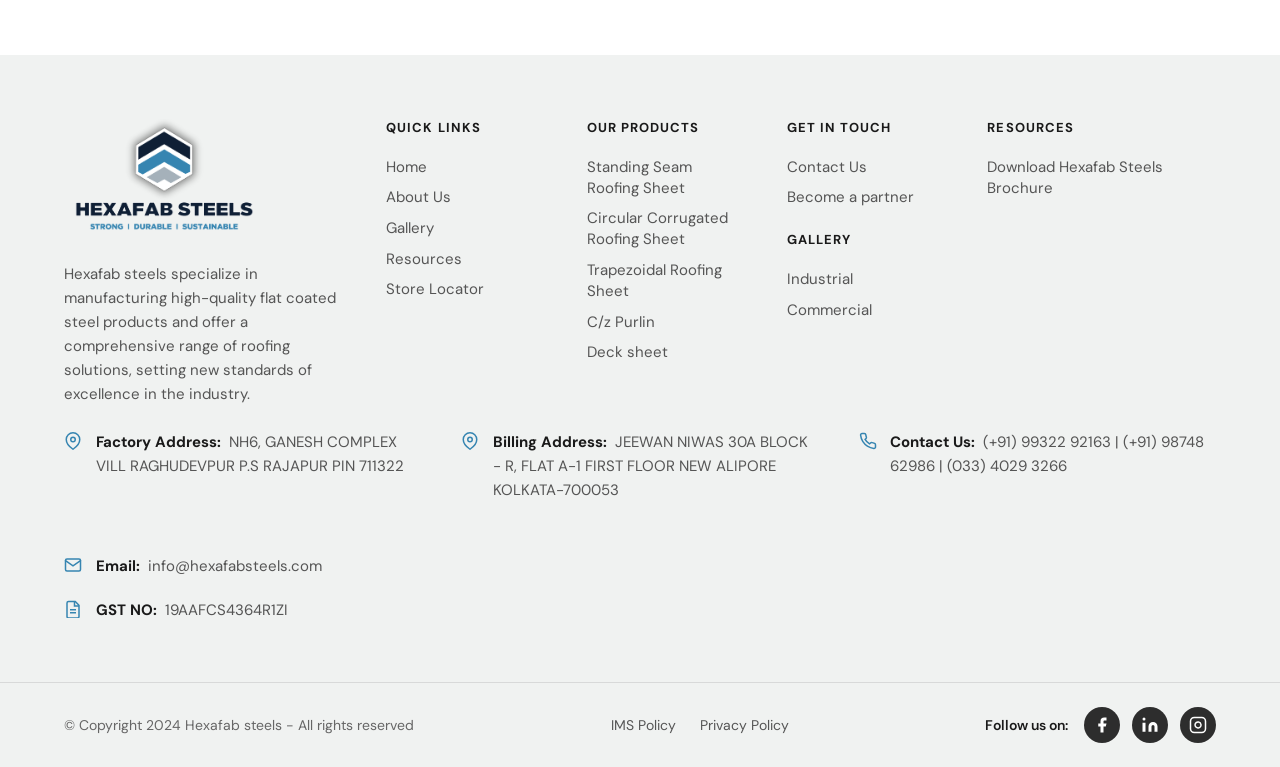
==== commit ac91b9b4: "wewee" ====
--- a/index.html
+++ b/index.html
@@ -309,7 +309,7 @@
             <p class="description">
               Engineered for maximum strength and efficient drainage in industrial and commercial projects.
             </p>
-            <a href="javascript:void(0);" class="btn">Read More</a>
+            <a href="product-details.html" class="btn">Read More</a>
           </div>
         </div>
         <div class="swiper-slide"
@@ -319,7 +319,7 @@
             <p class="description">
               The time-tested standard for reliable roofing, combining traditional aesthetics with modern steel quality.
             </p>
-            <a href="javascript:void(0);" class="btn">Read More</a>
+            <a href="product-details.html" class="btn">Read More</a>
           </div>
         </div>
         <div class="swiper-slide" style="background-image: url('images/Deck-sheets/DackSheetBanner.png');">
@@ -328,7 +328,7 @@
             <p class="description">
               Superior structural decking solutions for composite slabs, ensuring speed and safety in construction.
             </p>
-            <a href="javascript:void(0);" class="btn">Read More</a>
+            <a href="product-details.html" class="btn">Read More</a>
           </div>
         </div>
         <div class="swiper-slide" style="background-image: url('images/CZ-Purlin/ZCPURLINBANNER.png');">
@@ -337,7 +337,7 @@
             <p class="description">
               High-strength structural support for industrial sheds, warehouses, and modern building frameworks.
             </p>
-            <a href="javascript:void(0);" class="btn">Read More</a>
+            <a href="product-details.html" class="btn">Read More</a>
           </div>
         </div>
       </div>
@@ -818,7 +818,7 @@
       <div class="swiper resources-swiper">
         <div class="swiper-wrapper">
           <div class="swiper-slide">
-            <a href="javascript:void(0);" class="resource-card">
+            <a href="blog-details.html" class="resource-card">
               <div class="resource-card-image-wrap">
                 <img src="images/commercial-building-2.webp" alt="Blog" loading="lazy" />
                 <span class="resource-card-tag">BLOG</span>
@@ -836,7 +836,7 @@
             </a>
           </div>
           <div class="swiper-slide">
-            <a href="javascript:void(0);" class="resource-card">
+            <a href="blog-details.html" class="resource-card">
               <div class="resource-card-image-wrap">
                 <img src="images/factory-image.webp" alt="Campaign" loading="lazy" />
                 <span class="resource-card-tag">CAMPAIGN</span>
@@ -854,7 +854,7 @@
             </a>
           </div>
           <div class="swiper-slide">
-            <a href="javascript:void(0);" class="resource-card">
+            <a href="blog-details.html" class="resource-card">
               <div class="resource-card-image-wrap">
                 <img src="images/residential-house1.webp" alt="Webinar" loading="lazy" />
                 <span class="resource-card-tag">WEBINAR</span>
@@ -872,7 +872,7 @@
             </a>
           </div>
           <div class="swiper-slide">
-            <a href="javascript:void(0);" class="resource-card">
+            <a href="blog-details.html" class="resource-card">
               <div class="resource-card-image-wrap">
                 <img src="images/Hero-banner-1.webp" alt="Blog" loading="lazy" />
                 <span class="resource-card-tag">BLOG</span>
